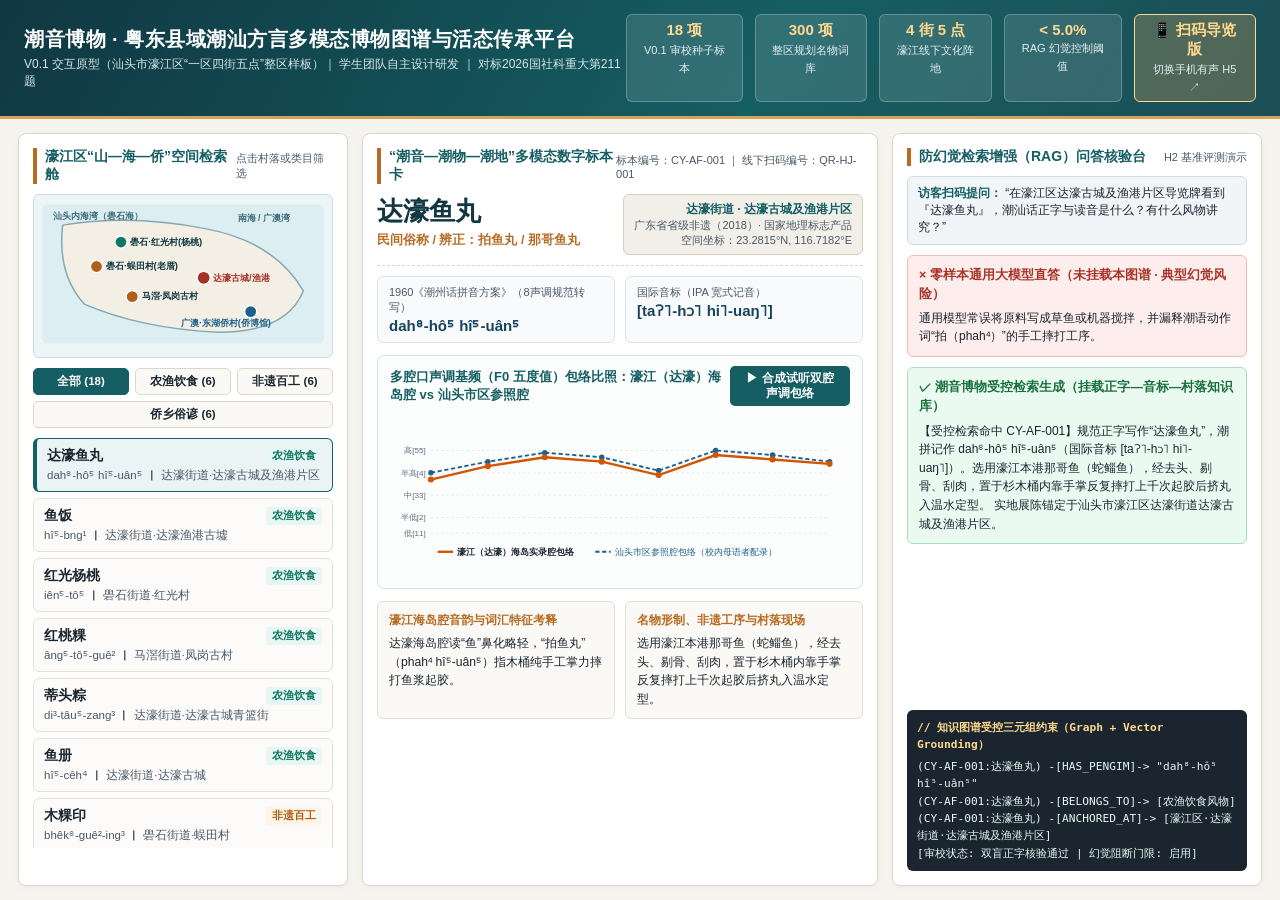
==== index.html @ e7580553 "Deploy Chaoyin-Bowu V0.1 PC & Mobile QR Cultural Guide + JSON-LD Schema v1.0" ====
<!DOCTYPE html>
<html lang="zh-CN">
<head>
  <meta charset="UTF-8" />
  <meta name="viewport" content="width=device-width, initial-scale=1.0" />
  <title>潮音博物 · 粤东县域潮汕方言多模态博物图谱平台（V0.1 汕头濠江样板）</title>
  <style>
    :root {
      --bg-paper: #f6f4ef;
      --card-bg: #ffffff;
      --ink-primary: #1a252f;
      --ink-secondary: #4a5968;
      --teal-deep: #155e63;
      --teal-mid: #1f7a8c;
      --ochre-accent: #b86b23;
      --crimson-warn: #a93226;
      --jade-ok: #196f3d;
      --border-soft: #dcd7cc;
    }
    * { box-sizing: border-box; margin: 0; padding: 0; }
    body {
      font-family: "Microsoft YaHei", "PingFang SC", "Noto Sans SC", sans-serif;
      background: var(--bg-paper);
      color: var(--ink-primary);
      min-height: 100vh;
      display: flex;
      flex-direction: column;
    }
    header {
      background: linear-gradient(120deg, #103742 0%, #155e63 60%, #1d4e56 100%);
      color: #fff;
      padding: 14px 24px;
      display: flex;
      justify-content: space-between;
      align-items: center;
      border-bottom: 3px solid #d4a359;
    }
    .brand-left h1 {
      font-size: 20px;
      letter-spacing: 0.5px;
      font-weight: 700;
    }
    .brand-left p {
      font-size: 12px;
      color: #d6e8ea;
      margin-top: 3px;
    }
    .kpi-strip {
      display: flex;
      gap: 12px;
    }
    .kpi-pill {
      background: rgba(255, 255, 255, 0.12);
      border: 1px solid rgba(255, 255, 255, 0.24);
      border-radius: 6px;
      padding: 6px 12px;
      text-align: center;
    }
    .kpi-pill .num {
      font-size: 15px;
      font-weight: 700;
      color: #ffd98e;
      display: block;
    }
    .kpi-pill .lbl {
      font-size: 11px;
      color: #e4f0f2;
    }
    main {
      display: grid;
      grid-template-columns: 330px 1fr 370px;
      gap: 14px;
      padding: 14px 18px;
      flex: 1;
    }
    .panel {
      background: var(--card-bg);
      border: 1px solid var(--border-soft);
      border-radius: 8px;
      padding: 14px;
      display: flex;
      flex-direction: column;
      box-shadow: 0 2px 6px rgba(26, 37, 47, 0.04);
    }
    .panel-title {
      font-size: 14px;
      font-weight: 700;
      color: var(--teal-deep);
      border-left: 4px solid var(--ochre-accent);
      padding-left: 8px;
      margin-bottom: 10px;
      display: flex;
      justify-content: space-between;
      align-items: center;
    }
    .panel-title span.sub {
      font-size: 11px;
      font-weight: 500;
      color: var(--ink-secondary);
    }
    .map-box {
      background: #edf5f6;
      border: 1px solid #c9dfe2;
      border-radius: 6px;
      padding: 8px;
      margin-bottom: 10px;
    }
    .cat-tabs {
      display: flex;
      gap: 6px;
      margin-bottom: 10px;
      flex-wrap: wrap;
    }
    .cat-btn {
      flex: 1;
      min-width: 72px;
      padding: 5px 6px;
      font-size: 11.5px;
      border: 1px solid var(--border-soft);
      background: #faf9f6;
      color: var(--ink-primary);
      border-radius: 5px;
      cursor: pointer;
      font-weight: 600;
    }
    .cat-btn.active {
      background: var(--teal-deep);
      color: #fff;
      border-color: var(--teal-deep);
    }
    .item-list {
      overflow-y: auto;
      max-height: 410px;
      display: flex;
      flex-direction: column;
      gap: 6px;
    }
    .item-row {
      padding: 8px 10px;
      border: 1px solid #e6e2d8;
      border-radius: 6px;
      cursor: pointer;
      background: #fcfbf9;
      transition: all 0.15s;
    }
    .item-row:hover { border-color: var(--teal-mid); }
    .item-row.active {
      background: #eaf4f5;
      border-color: var(--teal-deep);
      border-left: 4px solid var(--teal-deep);
    }
    .item-row .top {
      display: flex;
      justify-content: space-between;
      align-items: center;
      font-size: 13.5px;
      font-weight: 700;
    }
    .badge {
      font-size: 10.5px;
      padding: 2px 6px;
      border-radius: 4px;
      font-weight: 600;
    }
    .badge-af { background: #e8f6f3; color: #117864; }
    .badge-cr { background: #fef5e7; color: #af601a; }
    .badge-pr { background: #ebf5fb; color: #1f618d; }
    .item-row .meta {
      font-size: 11.5px;
      color: var(--ink-secondary);
      margin-top: 3px;
    }

    /* Center Specimen Card */
    .specimen-header {
      display: flex;
      justify-content: space-between;
      align-items: flex-start;
      border-bottom: 1px dashed var(--border-soft);
      padding-bottom: 10px;
      margin-bottom: 10px;
    }
    .specimen-word {
      font-size: 26px;
      font-weight: 800;
      color: #103742;
    }
    .specimen-alias {
      font-size: 12.5px;
      color: var(--ochre-accent);
      font-weight: 600;
      margin-top: 3px;
    }
    .qr-tag {
      background: #f2efe9;
      border: 1px solid #d5cfc2;
      border-radius: 6px;
      padding: 6px 10px;
      text-align: right;
      font-size: 11px;
      color: var(--ink-secondary);
    }
    .qr-tag strong {
      display: block;
      color: var(--teal-deep);
      font-size: 12px;
    }
    .phonetic-grid {
      display: grid;
      grid-template-columns: 1fr 1fr;
      gap: 10px;
      margin-bottom: 12px;
    }
    .phon-card {
      background: #f8fafb;
      border: 1px solid #dce6e9;
      border-radius: 6px;
      padding: 8px 11px;
    }
    .phon-card .k {
      font-size: 11px;
      color: var(--ink-secondary);
    }
    .phon-card .v {
      font-family: "Arial", "Segoe UI", sans-serif;
      font-size: 15px;
      font-weight: 700;
      color: #154360;
      margin-top: 2px;
    }
    .acoustic-box {
      background: #fcfdfd;
      border: 1px solid #d5e3e6;
      border-radius: 7px;
      padding: 10px 12px;
      margin-bottom: 12px;
    }
    .acoustic-head {
      display: flex;
      justify-content: space-between;
      align-items: center;
      margin-bottom: 6px;
    }
    .acoustic-head h3 {
      font-size: 13px;
      color: var(--teal-deep);
    }
    .play-btn {
      background: var(--teal-deep);
      color: #fff;
      border: none;
      border-radius: 5px;
      padding: 5px 11px;
      font-size: 11.5px;
      cursor: pointer;
      font-weight: 600;
    }
    .play-btn:hover { background: #0f464a; }
    .info-section {
      display: grid;
      grid-template-columns: 1fr 1fr;
      gap: 10px;
    }
    .info-card {
      background: #faf9f5;
      border: 1px solid #e5e0d5;
      border-radius: 6px;
      padding: 9px 11px;
      font-size: 12.2px;
      line-height: 1.55;
    }
    .info-card h4 {
      font-size: 12px;
      color: var(--ochre-accent);
      margin-bottom: 4px;
    }

    /* Right RAG Audit Column */
    .rag-query-box {
      background: #f1f5f7;
      border: 1px solid #cfdbe0;
      border-radius: 6px;
      padding: 8px 10px;
      font-size: 12px;
      margin-bottom: 10px;
    }
    .rag-query-box strong { color: var(--teal-deep); }
    .compare-card {
      border-radius: 6px;
      padding: 10px 11px;
      margin-bottom: 10px;
      font-size: 12px;
      line-height: 1.55;
    }
    .compare-bad {
      background: #fdedec;
      border: 1px solid #f5b7b1;
    }
    .compare-bad h4 {
      color: var(--crimson-warn);
      font-size: 12.5px;
      margin-bottom: 4px;
    }
    .compare-good {
      background: #eafaf1;
      border: 1px solid #a9dfbf;
    }
    .compare-good h4 {
      color: var(--jade-ok);
      font-size: 12.5px;
      margin-bottom: 5px;
    }
    .triple-box {
      background: #1a252f;
      color: #e8f8f5;
      font-family: "Consolas", "Microsoft YaHei", monospace;
      font-size: 11.2px;
      padding: 9px 10px;
      border-radius: 6px;
      line-height: 1.55;
      margin-top: auto;
    }
    .triple-box .t-head {
      color: #ffd98e;
      font-weight: 700;
      margin-bottom: 4px;
      display: block;
    }
  </style>
</head>
<body>
  <header>
    <div class="brand-left">
      <h1>潮音博物 · 粤东县域潮汕方言多模态博物图谱与活态传承平台</h1>
      <p>V0.1 交互原型（汕头市濠江区“一区四街五点”整区样板）｜ 学生团队自主设计研发 ｜ 对标2026国社科重大第211题</p>
    </div>
    <div class="kpi-strip">
      <div class="kpi-pill"><span class="num" id="kpi-seed">18 项</span><span class="lbl">V0.1 审校种子标本</span></div>
      <div class="kpi-pill"><span class="num">300 项</span><span class="lbl">整区规划名物词库</span></div>
      <div class="kpi-pill"><span class="num">4 街 5 点</span><span class="lbl">濠江线下文化阵地</span></div>
      <div class="kpi-pill"><span class="num">&lt; 5.0%</span><span class="lbl">RAG 幻觉控制阈值</span></div>
      <a href="mobile.html?id=CY-AF-001" style="text-decoration:none;">
        <div class="kpi-pill" style="background:rgba(212,163,89,0.28);border-color:#ffd98e;cursor:pointer;">
          <span class="num">📱 扫码导览版</span><span class="lbl">切换手机有声 H5 ↗</span>
        </div>
      </a>
    </div>
  </header>

  <main>
    <!-- Left Column: Spatial Map & Category Explorer -->
    <section class="panel">
      <div class="panel-title">
        濠江区“山—海—侨”空间检索舱
        <span class="sub">点击村落或类目筛选</span>
      </div>
      <div class="map-box">
        <svg id="haojiang-map" viewBox="0 0 300 148" width="100%" height="142">
          <rect x="0" y="0" width="300" height="148" rx="6" fill="#dceef2" />
          <!-- Stylized Haojiang Peninsula & Bay -->
          <path d="M22,22 Q95,10 175,26 Q248,40 278,92 Q260,136 188,136 Q105,132 45,106 Q16,74 22,22 Z"
                fill="#f4efe4" stroke="#85a8b0" stroke-width="1.6" />
          <text x="12" y="16" font-size="9.5" fill="#3b6978" font-weight="bold">汕头内海湾（礐石海）</text>
          <text x="208" y="18" font-size="9.5" fill="#3b6978" font-weight="bold">南海 / 广澳湾</text>

          <!-- 5 Anchor Nodes -->
          <g class="map-node" data-village="红光村" style="cursor:pointer">
            <circle cx="84" cy="40" r="6.5" fill="#117864" stroke="#fff" stroke-width="1.5"/>
            <text x="94" y="43" font-size="10" fill="#103742" font-weight="bold">礐石·红光村(杨桃)</text>
          </g>
          <g class="map-node" data-village="蜈田村" style="cursor:pointer">
            <circle cx="58" cy="66" r="6.5" fill="#af601a" stroke="#fff" stroke-width="1.5"/>
            <text x="68" y="69" font-size="10" fill="#103742" font-weight="bold">礐石·蜈田村(老厝)</text>
          </g>
          <g class="map-node" data-village="凤岗古村" style="cursor:pointer">
            <circle cx="96" cy="98" r="6.5" fill="#af601a" stroke="#fff" stroke-width="1.5"/>
            <text x="106" y="101" font-size="10" fill="#103742" font-weight="bold">马滘·凤岗古村</text>
          </g>
          <g class="map-node" data-village="达濠古城" style="cursor:pointer">
            <circle cx="172" cy="78" r="7" fill="#a93226" stroke="#fff" stroke-width="1.5"/>
            <text x="182" y="81" font-size="10" fill="#a93226" font-weight="bold">达濠古城/渔港</text>
          </g>
          <g class="map-node" data-village="东湖社区" style="cursor:pointer">
            <circle cx="222" cy="114" r="6.5" fill="#1f618d" stroke="#fff" stroke-width="1.5"/>
            <text x="148" y="129" font-size="10" fill="#1f618d" font-weight="bold">广澳·东湖侨村(侨博馆)</text>
          </g>
        </svg>
      </div>

      <div class="cat-tabs">
        <button class="cat-btn active" data-cat="ALL">全部 (18)</button>
        <button class="cat-btn" data-cat="农渔饮食风物">农渔饮食 (6)</button>
        <button class="cat-btn" data-cat="非遗百工器物">非遗百工 (6)</button>
        <button class="cat-btn" data-cat="侨乡俗谚歌谣">侨乡俗谚 (6)</button>
      </div>

      <div class="item-list" id="item-list"></div>
    </section>

    <!-- Center Column: Multimodal Specimen & Acoustic Pitch Contour -->
    <section class="panel">
      <div class="panel-title">
        “潮音—潮物—潮地”多模态数字标本卡
        <span class="sub" id="sp-id">标本编号：CY-AF-001</span>
      </div>

      <div class="specimen-header">
        <div>
          <div class="specimen-word" id="sp-word">达濠鱼丸</div>
          <div class="specimen-alias" id="sp-alias">民间俗称 / 辨正：拍鱼丸 / 那哥鱼丸</div>
        </div>
        <div class="qr-tag">
          <strong id="sp-site">达濠街道 · 达濠古城及渔港片区</strong>
          <span id="sp-heritage">广东省省级非遗（2018）· 国家地理标志产品</span><br/>
          <span id="sp-coords">线下风物牌坐标：23.2815°N, 116.7182°E</span>
        </div>
      </div>

      <div class="phonetic-grid">
        <div class="phon-card">
          <div class="k">1960《潮州话拼音方案》（8声调规范转写）</div>
          <div class="v" id="sp-pengim">dah⁸-hô⁵ hî⁵-uân⁵</div>
        </div>
        <div class="phon-card">
          <div class="k">国际音标（IPA 宽式记音）</div>
          <div class="v" id="sp-ipa">[taʔ˥-hɔ˥ hi˥-uaŋ˥]</div>
        </div>
      </div>

      <div class="acoustic-box">
        <div class="acoustic-head">
          <h3>多腔口声调基频（F0 五度值）包络比照：濠江（达濠）海岛腔 vs 汕头市区参照腔</h3>
          <button class="play-btn" id="btn-play">▶ 合成试听双腔声调包络</button>
        </div>
        <svg id="f0-svg" viewBox="0 0 540 162" width="100%" height="162"></svg>
      </div>

      <div class="info-section">
        <div class="info-card">
          <h4>濠江海岛腔音韵与词汇特征考释</h4>
          <p id="sp-accent"></p>
        </div>
        <div class="info-card">
          <h4>名物形制、非遗工序与村落现场</h4>
          <p id="sp-desc"></p>
        </div>
      </div>
    </section>

    <!-- Right Column: RAG Hallucination Suppression Verifier -->
    <section class="panel">
      <div class="panel-title">
        防幻觉检索增强（RAG）问答核验台
        <span class="sub">H2 基准评测演示</span>
      </div>

      <div class="rag-query-box">
        <strong>访客扫码提问：</strong>
        <span id="rag-q">“在濠江古村导览牌看到『达濠鱼丸』，潮汕话怎么读？里面的民俗技艺讲究是什么？”</span>
      </div>

      <div class="compare-card compare-bad">
        <h4>× 零样本通用大模型直答（未挂载本图谱 · 典型幻觉风险）</h4>
        <p id="rag-bad"></p>
      </div>

      <div class="compare-card compare-good">
        <h4>✓ 潮音博物受控检索生成（挂载正字—音标—村落知识库）</h4>
        <p id="rag-good"></p>
      </div>

      <div class="triple-box" id="triple-view"></div>
    </section>
  </main>

  <script src="./seed_data.js"></script>
  <script>
    (function () {
      const data = window.CHAOYIN_DATA || { seedItems: [] };
      const items = data.seedItems;
      let currentCat = "ALL";
      let currentVillage = null;
      let selectedItem = items[0];

      const listEl = document.getElementById("item-list");
      document.getElementById("kpi-seed").textContent = items.length + " 项";

      function badgeClass(cat) {
        if (cat.includes("农渔")) return "badge badge-af";
        if (cat.includes("百工")) return "badge badge-cr";
        return "badge badge-pr";
      }

      function renderList() {
        listEl.innerHTML = "";
        const filtered = items.filter((it) => {
          const catOk = currentCat === "ALL" || it.category === currentCat;
          const vilOk = !currentVillage || it.site_village.includes(currentVillage);
          return catOk && vilOk;
        });
        filtered.forEach((it) => {
          const div = document.createElement("div");
          div.className = "item-row" + (selectedItem && selectedItem.id === it.id ? " active" : "");
          div.innerHTML = `
            <div class="top">
              <span>${it.orthography}</span>
              <span class="${badgeClass(it.category)}">${it.category.slice(0, 4)}</span>
            </div>
            <div class="meta">${it.pengim_shantou} ｜ ${it.site_street}·${it.site_village.split("（")[0]}</div>
          `;
          div.onclick = () => {
            selectedItem = it;
            renderList();
            renderDetail(it);
          };
          listEl.appendChild(div);
        });
      }

      function renderF0Chart(it) {
        const svg = document.getElementById("f0-svg");
        const hj = it.f0_contour_haojiang;
        const st = it.f0_contour_shantou;
        const w = 540, h = 162, padL = 48, padR = 24, padT = 18, padB = 26;
        const plotW = w - padL - padR;
        const plotH = h - padT - padB;

        const yMap = (val) => padT + plotH - ((val - 15) / 45) * plotH;
        const xMap = (idx, n) => padL + (idx / Math.max(1, n - 1)) * plotW;

        let gridHtml = "";
        const levels = [
          { v: 55, lbl: "高[55]" },
          { v: 45, lbl: "半高[4]" },
          { v: 35, lbl: "中[33]" },
          { v: 25, lbl: "半低[2]" },
          { v: 18, lbl: "低[11]" }
        ];
        levels.forEach((lv) => {
          const y = yMap(lv.v);
          gridHtml += `<line x1="${padL}" y1="${y}" x2="${w - padR}" y2="${y}" stroke="#e3ecee" stroke-dasharray="3,3"/>`;
          gridHtml += `<text x="${padL - 6}" y="${y + 3.5}" text-anchor="end" font-size="9.5" fill="#5d6d7e">${lv.lbl}</text>`;
        });

        const buildPath = (arr) =>
          arr.map((v, i) => `${i === 0 ? "M" : "L"}${xMap(i, arr.length).toFixed(1)},${yMap(v).toFixed(1)}`).join(" ");

        const hjDots = hj.map((v, i) => `<circle cx="${xMap(i, hj.length).toFixed(1)}" cy="${yMap(v).toFixed(1)}" r="3.6" fill="#d35400"/>`).join("");
        const stDots = st.map((v, i) => `<circle cx="${xMap(i, st.length).toFixed(1)}" cy="${yMap(v).toFixed(1)}" r="3.2" fill="#1f618d"/>`).join("");

        svg.innerHTML = `
          ${gridHtml}
          <path d="${buildPath(st)}" fill="none" stroke="#1f618d" stroke-width="2.2" stroke-dasharray="5,3"/>
          <path d="${buildPath(hj)}" fill="none" stroke="#d35400" stroke-width="2.8"/>
          ${stDots}
          ${hjDots}
          <g transform="translate(${padL + 8}, ${h - 8})">
            <line x1="0" y1="-4" x2="18" y2="-4" stroke="#d35400" stroke-width="2.8"/>
            <text x="23" y="0" font-size="10.2" fill="#1a252f" font-weight="bold">濠江（达濠）海岛实录腔包络</text>
            <line x1="185" y1="-4" x2="203" y2="-4" stroke="#1f618d" stroke-width="2.2" stroke-dasharray="5,3"/>
            <text x="208" y="0" font-size="10.2" fill="#1f618d">汕头市区参照腔包络（校内母语者配录）</text>
          </g>
        `;
      }

      function renderDetail(it) {
        document.getElementById("sp-id").textContent = `标本编号：${it.id} ｜ 线下扫码编号：QR-HJ-${it.id.slice(-3)}`;
        document.getElementById("sp-word").textContent = it.orthography;
        document.getElementById("sp-alias").textContent = `民间俗称 / 辨正：${it.folk_alias}`;
        document.getElementById("sp-site").textContent = `${it.site_street} · ${it.site_village}`;
        document.getElementById("sp-heritage").textContent = it.heritage_tag;
        document.getElementById("sp-coords").textContent = `空间坐标：${it.lat.toFixed(4)}°N, ${it.lng.toFixed(4)}°E`;
        document.getElementById("sp-pengim").textContent = it.pengim_shantou;
        document.getElementById("sp-ipa").textContent = it.ipa_shantou;
        document.getElementById("sp-accent").textContent = it.haojiang_accent_note;
        document.getElementById("sp-desc").textContent = it.artifact_desc;

        document.getElementById("rag-q").textContent =
          `“在濠江区${it.site_village.split("（")[0]}导览牌看到『${it.orthography}』，潮汕话正字与读音是什么？有什么风物讲究？”`;
        document.getElementById("rag-bad").textContent = it.llm_hallucination_trap;
        document.getElementById("rag-good").textContent =
          `【受控检索命中 ${it.id}】规范正字写作“${it.orthography}”，潮拼记作 ${it.pengim_shantou}（国际音标 ${it.ipa_shantou}）。${it.artifact_desc} 实地展陈锚定于汕头市濠江区${it.site_street}${it.site_village}。`;

        document.getElementById("triple-view").innerHTML = `
          <span class="t-head">// 知识图谱受控三元组约束（Graph + Vector Grounding）</span>
          (${it.id}:${it.orthography}) -[HAS_PENGIM]-&gt; "${it.pengim_shantou}"<br/>
          (${it.id}:${it.orthography}) -[BELONGS_TO]-&gt; [${it.category}]<br/>
          (${it.id}:${it.orthography}) -[ANCHORED_AT]-&gt; [濠江区·${it.site_street}·${it.site_village}]<br/>
          [审校状态: 双盲正字核验通过 | 幻觉阻断门限: 启用]
        `;
        renderF0Chart(it);
      }

      document.querySelectorAll(".cat-btn").forEach((btn) => {
        btn.onclick = () => {
          currentVillage = null;
          currentCat = btn.dataset.cat;
          document.querySelectorAll(".cat-btn").forEach((b) => b.classList.remove("active"));
          btn.classList.add("active");
          const match = items.find((x) => currentCat === "ALL" || x.category === currentCat);
          if (match) selectedItem = match;
          renderList();
          renderDetail(selectedItem);
        };
      });

      document.querySelectorAll(".map-node").forEach((node) => {
        node.onclick = () => {
          currentVillage = node.dataset.village;
          currentCat = "ALL";
          document.querySelectorAll(".cat-btn").forEach((b) => b.classList.remove("active"));
          document.querySelector('.cat-btn[data-cat="ALL"]').classList.add("active");
          const match = items.find((x) => x.site_village.includes(currentVillage));
          if (match) selectedItem = match;
          renderList();
          renderDetail(selectedItem);
        };
      });

      document.getElementById("btn-play").onclick = () => {
        if (!selectedItem) return;
        const AudioCtx = window.AudioContext || window.webkitAudioContext;
        if (!AudioCtx) return;
        const ctx = new AudioCtx();
        const seq = selectedItem.f0_contour_haojiang;
        const now = ctx.currentTime;
        const osc = ctx.createOscillator();
        const gain = ctx.createGain();
        osc.type = "triangle";
        seq.forEach((v, i) => {
          const hz = 120 + (v - 15) * 3.4;
          osc.frequency.setValueAtTime(hz, now + i * 0.14);
        });
        gain.gain.setValueAtTime(0.18, now);
        gain.gain.exponentialRampToValueAtTime(0.001, now + seq.length * 0.14 + 0.08);
        osc.connect(gain);
        gain.connect(ctx.destination);
        osc.start(now);
        osc.stop(now + seq.length * 0.14 + 0.1);
      };

      renderList();
      if (selectedItem) renderDetail(selectedItem);
    })();
  </script>
</body>
</html>
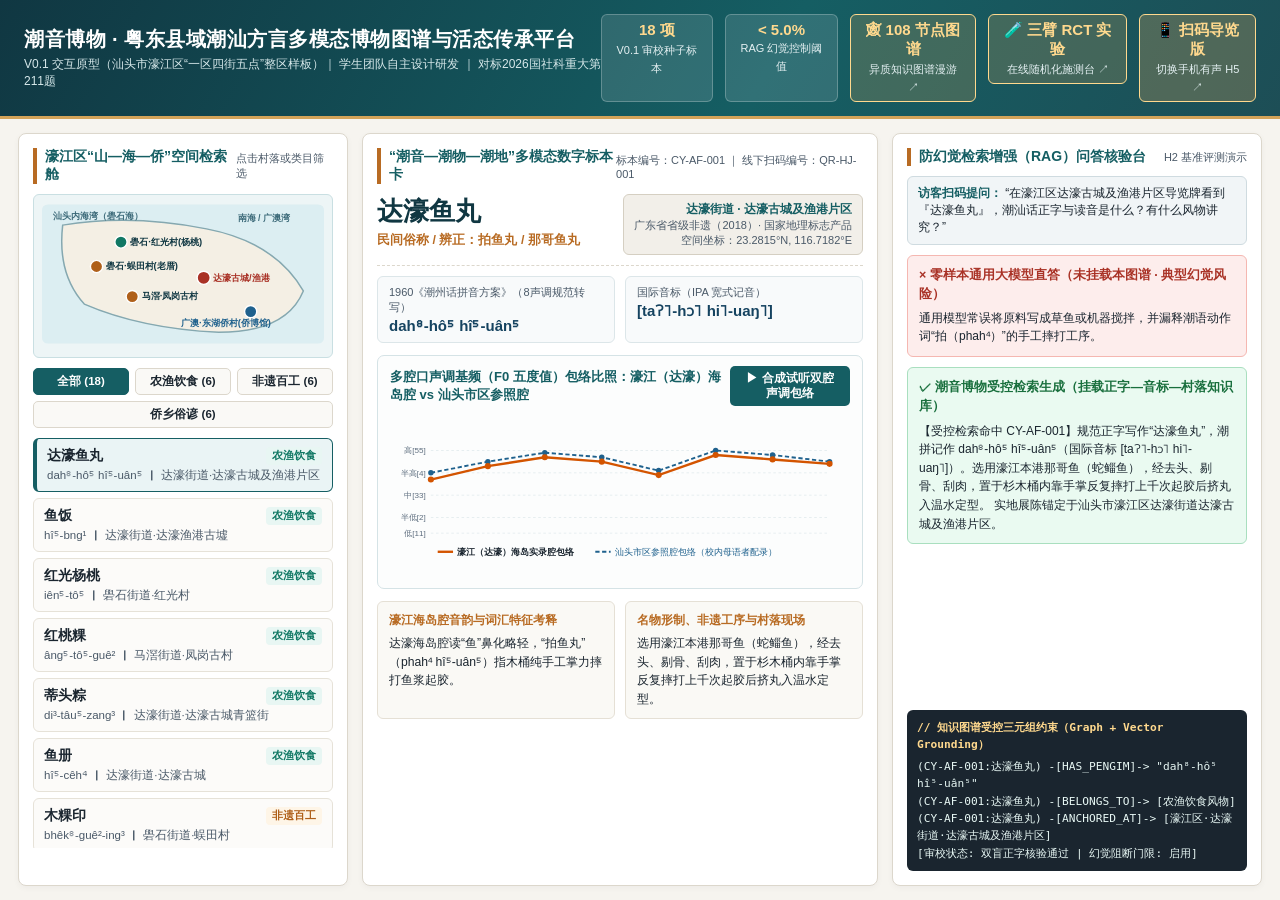
==== commit 6f3b7e2f: "feat(v0.1): add interactive Knowledge Graph explorer (108 nodes/210 triples) and 3-Arm Field RCT run" ====
--- a/index.html
+++ b/index.html
@@ -336,9 +336,17 @@
     </div>
     <div class="kpi-strip">
       <div class="kpi-pill"><span class="num" id="kpi-seed">18 项</span><span class="lbl">V0.1 审校种子标本</span></div>
-      <div class="kpi-pill"><span class="num">300 项</span><span class="lbl">整区规划名物词库</span></div>
-      <div class="kpi-pill"><span class="num">4 街 5 点</span><span class="lbl">濠江线下文化阵地</span></div>
       <div class="kpi-pill"><span class="num">&lt; 5.0%</span><span class="lbl">RAG 幻觉控制阈值</span></div>
+      <a href="graph.html" style="text-decoration:none;">
+        <div class="kpi-pill" style="background:rgba(212,163,89,0.22);border-color:#ffd98e;cursor:pointer;">
+          <span class="num">🕸 108 节点图谱</span><span class="lbl">异质知识图谱漫游 ↗</span>
+        </div>
+      </a>
+      <a href="experiment.html" style="text-decoration:none;">
+        <div class="kpi-pill" style="background:rgba(212,163,89,0.22);border-color:#ffd98e;cursor:pointer;">
+          <span class="num">🧪 三臂 RCT 实验</span><span class="lbl">在线随机化施测台 ↗</span>
+        </div>
+      </a>
       <a href="mobile.html?id=CY-AF-001" style="text-decoration:none;">
         <div class="kpi-pill" style="background:rgba(212,163,89,0.28);border-color:#ffd98e;cursor:pointer;">
           <span class="num">📱 扫码导览版</span><span class="lbl">切换手机有声 H5 ↗</span>
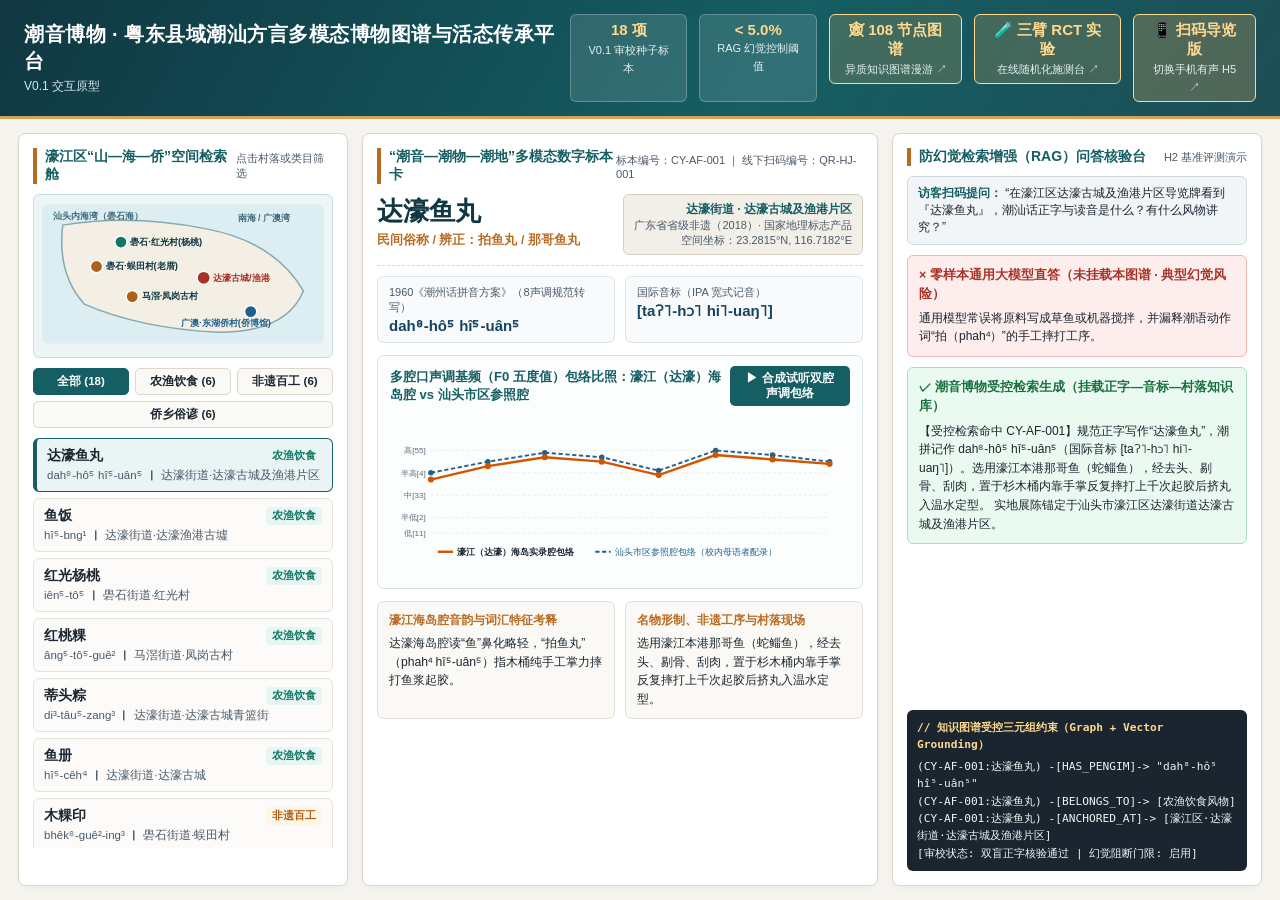
==== commit d4ae63e6: "style(ui): simplify header subtitle to V0.1 交互原型" ====
--- a/index.html
+++ b/index.html
@@ -332,7 +332,7 @@
   <header>
     <div class="brand-left">
       <h1>潮音博物 · 粤东县域潮汕方言多模态博物图谱与活态传承平台</h1>
-      <p>V0.1 交互原型（汕头市濠江区“一区四街五点”整区样板）｜ 学生团队自主设计研发 ｜ 对标2026国社科重大第211题</p>
+      <p>V0.1 交互原型</p>
     </div>
     <div class="kpi-strip">
       <div class="kpi-pill"><span class="num" id="kpi-seed">18 项</span><span class="lbl">V0.1 审校种子标本</span></div>
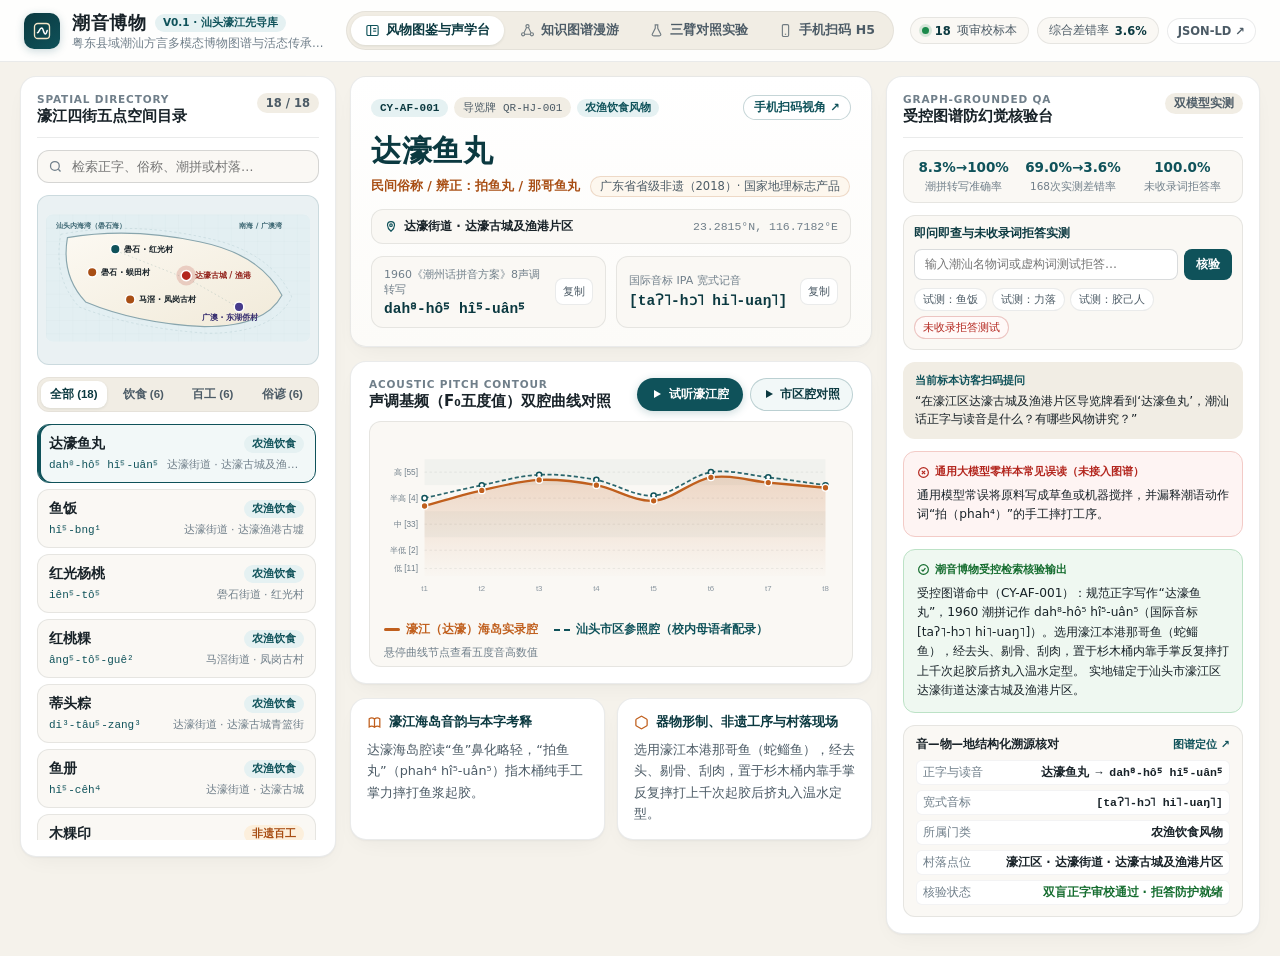
==== commit b40b0f8d: "feat(ui): redesign frontend with Material Design 3 editorial heritage system and smooth F0 synthesis" ====
--- a/index.html
+++ b/index.html
@@ -4,653 +4,1482 @@
   <meta charset="UTF-8" />
   <meta name="viewport" content="width=device-width, initial-scale=1.0" />
   <title>潮音博物 · 粤东县域潮汕方言多模态博物图谱平台（V0.1 汕头濠江样板）</title>
+  <link rel="stylesheet" href="./theme.css" />
   <style>
-    :root {
-      --bg-paper: #f6f4ef;
-      --card-bg: #ffffff;
-      --ink-primary: #1a252f;
-      --ink-secondary: #4a5968;
-      --teal-deep: #155e63;
-      --teal-mid: #1f7a8c;
-      --ochre-accent: #b86b23;
-      --crimson-warn: #a93226;
-      --jade-ok: #196f3d;
-      --border-soft: #dcd7cc;
-    }
-    * { box-sizing: border-box; margin: 0; padding: 0; }
     body {
-      font-family: "Microsoft YaHei", "PingFang SC", "Noto Sans SC", sans-serif;
-      background: var(--bg-paper);
+      min-height: 100vh;
+      display: flex;
+      flex-direction: column;
+    }
+
+    main.workbench {
+      width: 100%;
+      max-width: 1460px;
+      margin: 0 auto;
+      padding: 14px 20px 22px;
+      display: grid;
+      grid-template-columns: 316px minmax(480px, 1fr) 374px;
+      gap: 14px;
+      align-items: start;
+      flex: 1;
+    }
+
+    .panel-pad {
+      padding: 16px;
+      display: flex;
+      flex-direction: column;
+      gap: 12px;
+    }
+
+    /* Left Column: Search + Cartography + List */
+    .search-wrap {
+      position: relative;
+      display: flex;
+      align-items: center;
+    }
+    .search-wrap svg {
+      position: absolute;
+      left: 11px;
+      width: 15px;
+      height: 15px;
+      color: var(--ink-muted);
+      pointer-events: none;
+    }
+    .search-field {
+      width: 100%;
+      padding: 8px 30px 8px 34px;
+      border-radius: var(--r-md);
+      border: 1px solid var(--border-strong);
+      background: var(--surface-subtle);
       color: var(--ink-primary);
-      min-height: 100vh;
-      display: flex;
-      flex-direction: column;
-    }
-    header {
-      background: linear-gradient(120deg, #103742 0%, #155e63 60%, #1d4e56 100%);
-      color: #fff;
-      padding: 14px 24px;
-      display: flex;
+      font-size: 12.5px;
+      font-family: inherit;
+      outline: none;
+      transition: border-color 0.15s, background 0.15s, box-shadow 0.15s;
+    }
+    .search-field:focus {
+      background: #ffffff;
+      border-color: var(--celadon-700);
+      box-shadow: 0 0 0 3px rgba(15, 82, 90, 0.10);
+    }
+    .search-clear {
+      position: absolute;
+      right: 8px;
+      border: none;
+      background: transparent;
+      color: var(--ink-muted);
+      cursor: pointer;
+      font-size: 14px;
+      line-height: 1;
+      padding: 2px 5px;
+      display: none;
+    }
+
+    .cat-segmented {
+      display: grid;
+      grid-template-columns: repeat(4, 1fr);
+      gap: 4px;
+      background: var(--surface-sand);
+      padding: 3px;
+      border-radius: var(--r-md);
+      border: 1px solid rgba(24, 34, 40, 0.05);
+    }
+    .cat-btn {
+      border: none;
+      background: transparent;
+      color: var(--ink-secondary);
+      padding: 6px 4px;
+      border-radius: 9px;
+      font-size: 11.5px;
+      font-weight: 600;
+      cursor: pointer;
+      white-space: nowrap;
+      transition: background 0.15s, color 0.15s, box-shadow 0.15s;
+    }
+    .cat-btn:hover {
+      color: var(--ink-primary);
+    }
+    .cat-btn.active {
+      background: #ffffff;
+      color: var(--celadon-900);
+      box-shadow: 0 1px 3px rgba(15, 38, 44, 0.10);
+    }
+
+    .map-card {
+      background: #eaf1f3;
+      border: 1px solid rgba(15, 82, 90, 0.14);
+      border-radius: var(--r-md);
+      padding: 8px;
+      position: relative;
+      overflow: hidden;
+    }
+    .map-node {
+      cursor: pointer;
+      transition: transform 0.15s ease;
+    }
+    .map-node circle.pin-core {
+      transition: r 0.15s ease;
+    }
+    .map-node:hover circle.pin-core {
+      r: 7.5;
+    }
+    .map-node .pin-halo {
+      opacity: 0;
+      transition: opacity 0.2s ease;
+    }
+    .map-node.selected .pin-halo {
+      opacity: 1;
+    }
+
+    .village-filter-bar {
+      display: none;
+      align-items: center;
       justify-content: space-between;
-      align-items: center;
-      border-bottom: 3px solid #d4a359;
-    }
-    .brand-left h1 {
-      font-size: 20px;
-      letter-spacing: 0.5px;
-      font-weight: 700;
-    }
-    .brand-left p {
-      font-size: 12px;
-      color: #d6e8ea;
-      margin-top: 3px;
-    }
-    .kpi-strip {
-      display: flex;
-      gap: 12px;
-    }
-    .kpi-pill {
-      background: rgba(255, 255, 255, 0.12);
-      border: 1px solid rgba(255, 255, 255, 0.24);
-      border-radius: 6px;
-      padding: 6px 12px;
-      text-align: center;
-    }
-    .kpi-pill .num {
-      font-size: 15px;
-      font-weight: 700;
-      color: #ffd98e;
-      display: block;
-    }
-    .kpi-pill .lbl {
+      gap: 6px;
+      margin-top: 6px;
+      padding: 5px 9px;
+      background: rgba(255, 255, 255, 0.85);
+      border-radius: var(--r-sm);
+      font-size: 11.5px;
+      color: var(--celadon-900);
+      font-weight: 600;
+    }
+    .village-filter-bar.show {
+      display: flex;
+    }
+    .reset-vil-btn {
+      border: none;
+      background: var(--celadon-100);
+      color: var(--celadon-700);
       font-size: 11px;
-      color: #e4f0f2;
-    }
-    main {
-      display: grid;
-      grid-template-columns: 330px 1fr 370px;
-      gap: 14px;
-      padding: 14px 18px;
-      flex: 1;
-    }
-    .panel {
-      background: var(--card-bg);
-      border: 1px solid var(--border-soft);
-      border-radius: 8px;
-      padding: 14px;
-      display: flex;
-      flex-direction: column;
-      box-shadow: 0 2px 6px rgba(26, 37, 47, 0.04);
-    }
-    .panel-title {
-      font-size: 14px;
-      font-weight: 700;
-      color: var(--teal-deep);
-      border-left: 4px solid var(--ochre-accent);
-      padding-left: 8px;
-      margin-bottom: 10px;
-      display: flex;
-      justify-content: space-between;
-      align-items: center;
-    }
-    .panel-title span.sub {
-      font-size: 11px;
-      font-weight: 500;
-      color: var(--ink-secondary);
-    }
-    .map-box {
-      background: #edf5f6;
-      border: 1px solid #c9dfe2;
-      border-radius: 6px;
-      padding: 8px;
-      margin-bottom: 10px;
-    }
-    .cat-tabs {
-      display: flex;
-      gap: 6px;
-      margin-bottom: 10px;
-      flex-wrap: wrap;
-    }
-    .cat-btn {
-      flex: 1;
-      min-width: 72px;
-      padding: 5px 6px;
-      font-size: 11.5px;
-      border: 1px solid var(--border-soft);
-      background: #faf9f6;
-      color: var(--ink-primary);
-      border-radius: 5px;
+      font-weight: 600;
+      padding: 2px 8px;
+      border-radius: var(--r-pill);
       cursor: pointer;
-      font-weight: 600;
-    }
-    .cat-btn.active {
-      background: var(--teal-deep);
-      color: #fff;
-      border-color: var(--teal-deep);
-    }
+    }
+
     .item-list {
-      overflow-y: auto;
-      max-height: 410px;
       display: flex;
       flex-direction: column;
       gap: 6px;
+      max-height: 416px;
+      overflow-y: auto;
+      padding-right: 3px;
     }
     .item-row {
-      padding: 8px 10px;
-      border: 1px solid #e6e2d8;
-      border-radius: 6px;
+      padding: 10px 11px;
+      border-radius: var(--r-md);
+      border: 1px solid var(--border-hairline);
+      background: var(--surface-subtle);
       cursor: pointer;
-      background: #fcfbf9;
-      transition: all 0.15s;
-    }
-    .item-row:hover { border-color: var(--teal-mid); }
+      transition: border-color 0.15s, background 0.15s, transform 0.12s;
+    }
+    .item-row:hover {
+      background: #ffffff;
+      border-color: rgba(15, 82, 90, 0.28);
+    }
     .item-row.active {
-      background: #eaf4f5;
-      border-color: var(--teal-deep);
-      border-left: 4px solid var(--teal-deep);
-    }
-    .item-row .top {
+      background: var(--celadon-50);
+      border-color: var(--celadon-700);
+      box-shadow: inset 3px 0 0 var(--celadon-700);
+    }
+    .item-row-top {
       display: flex;
       justify-content: space-between;
       align-items: center;
+      gap: 8px;
+    }
+    .item-row-title {
       font-size: 13.5px;
       font-weight: 700;
-    }
-    .badge {
-      font-size: 10.5px;
-      padding: 2px 6px;
-      border-radius: 4px;
+      color: var(--ink-primary);
+      white-space: nowrap;
+      overflow: hidden;
+      text-overflow: ellipsis;
+    }
+    .item-row-meta {
+      display: flex;
+      justify-content: space-between;
+      align-items: center;
+      gap: 8px;
+      margin-top: 4px;
+      font-size: 11px;
+      color: var(--ink-muted);
+    }
+    .item-row-pengim {
+      font-family: var(--font-mono);
+      color: var(--celadon-700);
+      white-space: nowrap;
+      flex-shrink: 0;
+    }
+    .item-row-site {
+      white-space: nowrap;
+      overflow: hidden;
+      text-overflow: ellipsis;
+      text-align: right;
+    }
+
+    /* Center Column: Editorial Specimen Showcase */
+    .specimen-hero {
+      background: linear-gradient(180deg, #ffffff 0%, #fcfbf8 100%);
+      border: 1px solid var(--border-hairline);
+      border-radius: var(--r-lg);
+      padding: 18px 20px;
+      box-shadow: var(--shadow-card);
+    }
+
+    .specimen-top-meta {
+      display: flex;
+      flex-wrap: wrap;
+      justify-content: space-between;
+      align-items: center;
+      gap: 8px;
+      margin-bottom: 12px;
+    }
+    .id-cluster {
+      display: flex;
+      flex-wrap: wrap;
+      align-items: center;
+      gap: 6px;
+    }
+    .mono-badge {
+      font-family: var(--font-mono);
+      font-size: 11px;
+      font-weight: 700;
+      color: var(--celadon-900);
+      background: var(--celadon-100);
+      padding: 3px 9px;
+      border-radius: var(--r-pill);
+    }
+    .qr-badge {
+      font-family: var(--font-mono);
+      font-size: 11px;
+      color: var(--ink-secondary);
+      background: var(--surface-sand);
+      padding: 3px 9px;
+      border-radius: var(--r-pill);
+    }
+    .quick-link-btn {
+      display: inline-flex;
+      align-items: center;
+      gap: 5px;
+      text-decoration: none;
+      font-size: 11.5px;
       font-weight: 600;
-    }
-    .badge-af { background: #e8f6f3; color: #117864; }
-    .badge-cr { background: #fef5e7; color: #af601a; }
-    .badge-pr { background: #ebf5fb; color: #1f618d; }
-    .item-row .meta {
+      color: var(--celadon-700);
+      background: #ffffff;
+      border: 1px solid rgba(15, 82, 90, 0.24);
+      padding: 4px 10px;
+      border-radius: var(--r-pill);
+      transition: all 0.15s;
+    }
+    .quick-link-btn:hover {
+      background: var(--celadon-700);
+      color: #ffffff;
+    }
+
+    .specimen-word {
+      font-family: var(--font-serif);
+      font-size: 30px;
+      font-weight: 700;
+      color: var(--celadon-900);
+      line-height: 1.25;
+      letter-spacing: 0.02em;
+    }
+    .specimen-sub-row {
+      display: flex;
+      flex-wrap: wrap;
+      align-items: center;
+      gap: 10px;
+      margin-top: 6px;
+    }
+    .specimen-alias {
+      font-size: 12.5px;
+      font-weight: 600;
+      color: var(--amber-700);
+    }
+    .heritage-pill {
       font-size: 11.5px;
       color: var(--ink-secondary);
-      margin-top: 3px;
-    }
-
-    /* Center Specimen Card */
-    .specimen-header {
-      display: flex;
+      background: var(--amber-50);
+      border: 1px solid rgba(168, 78, 20, 0.18);
+      padding: 2px 9px;
+      border-radius: var(--r-pill);
+    }
+
+    .geo-strip {
+      display: flex;
+      flex-wrap: wrap;
+      align-items: center;
       justify-content: space-between;
-      align-items: flex-start;
-      border-bottom: 1px dashed var(--border-soft);
-      padding-bottom: 10px;
-      margin-bottom: 10px;
-    }
-    .specimen-word {
-      font-size: 26px;
-      font-weight: 800;
-      color: #103742;
-    }
-    .specimen-alias {
-      font-size: 12.5px;
-      color: var(--ochre-accent);
+      gap: 8px;
+      margin-top: 12px;
+      padding: 8px 12px;
+      background: var(--surface-subtle);
+      border: 1px solid var(--border-hairline);
+      border-radius: var(--r-md);
+      font-size: 12px;
+      color: var(--ink-secondary);
+    }
+    .geo-left {
+      display: flex;
+      align-items: center;
+      gap: 6px;
       font-weight: 600;
-      margin-top: 3px;
-    }
-    .qr-tag {
-      background: #f2efe9;
-      border: 1px solid #d5cfc2;
-      border-radius: 6px;
-      padding: 6px 10px;
-      text-align: right;
-      font-size: 11px;
-      color: var(--ink-secondary);
-    }
-    .qr-tag strong {
-      display: block;
-      color: var(--teal-deep);
-      font-size: 12px;
-    }
+      color: var(--ink-primary);
+    }
+    .geo-coords {
+      font-family: var(--font-mono);
+      font-size: 11.5px;
+      color: var(--ink-muted);
+    }
+
+    /* Phonetics Grid */
     .phonetic-grid {
       display: grid;
       grid-template-columns: 1fr 1fr;
       gap: 10px;
-      margin-bottom: 12px;
+      margin-top: 12px;
     }
     .phon-card {
-      background: #f8fafb;
-      border: 1px solid #dce6e9;
-      border-radius: 6px;
-      padding: 8px 11px;
-    }
-    .phon-card .k {
+      background: var(--surface-subtle);
+      border: 1px solid var(--border-hairline);
+      border-radius: var(--r-md);
+      padding: 10px 12px;
+      display: flex;
+      justify-content: space-between;
+      align-items: center;
+      gap: 8px;
+    }
+    .phon-k {
       font-size: 11px;
+      color: var(--ink-muted);
+      margin-bottom: 3px;
+    }
+    .phon-v {
+      font-family: var(--font-mono);
+      font-size: 14.5px;
+      font-weight: 700;
+      color: var(--celadon-900);
+      word-break: break-word;
+    }
+    .copy-icon-btn {
+      border: 1px solid var(--border-hairline);
+      background: #ffffff;
       color: var(--ink-secondary);
-    }
-    .phon-card .v {
-      font-family: "Arial", "Segoe UI", sans-serif;
-      font-size: 15px;
-      font-weight: 700;
-      color: #154360;
-      margin-top: 2px;
-    }
-    .acoustic-box {
-      background: #fcfdfd;
-      border: 1px solid #d5e3e6;
-      border-radius: 7px;
-      padding: 10px 12px;
-      margin-bottom: 12px;
+      border-radius: var(--r-sm);
+      padding: 5px 7px;
+      font-size: 11px;
+      cursor: pointer;
+      flex-shrink: 0;
+      transition: all 0.15s;
+    }
+    .copy-icon-btn:hover {
+      border-color: var(--celadon-700);
+      color: var(--celadon-700);
+    }
+
+    /* Acoustic F0 Box */
+    .acoustic-panel {
+      padding: 16px 18px;
     }
     .acoustic-head {
       display: flex;
+      flex-wrap: wrap;
       justify-content: space-between;
       align-items: center;
-      margin-bottom: 6px;
-    }
-    .acoustic-head h3 {
-      font-size: 13px;
-      color: var(--teal-deep);
-    }
-    .play-btn {
-      background: var(--teal-deep);
-      color: #fff;
+      gap: 10px;
+      margin-bottom: 10px;
+    }
+    .play-group {
+      display: flex;
+      gap: 7px;
+      flex-wrap: wrap;
+    }
+    .btn-play-primary {
+      display: inline-flex;
+      align-items: center;
+      gap: 6px;
       border: none;
-      border-radius: 5px;
-      padding: 5px 11px;
+      background: var(--celadon-700);
+      color: #ffffff;
+      padding: 7px 14px;
+      border-radius: var(--r-pill);
+      font-size: 12px;
+      font-weight: 600;
+      cursor: pointer;
+      box-shadow: 0 2px 8px rgba(15, 82, 90, 0.22);
+      transition: background 0.15s, transform 0.1s;
+    }
+    .btn-play-primary:hover {
+      background: var(--celadon-900);
+    }
+    .btn-play-primary:active {
+      transform: scale(0.98);
+    }
+    .btn-play-secondary {
+      display: inline-flex;
+      align-items: center;
+      gap: 5px;
+      border: 1px solid rgba(15, 82, 90, 0.24);
+      background: var(--celadon-50);
+      color: var(--celadon-900);
+      padding: 7px 12px;
+      border-radius: var(--r-pill);
+      font-size: 12px;
+      font-weight: 600;
+      cursor: pointer;
+      transition: all 0.15s;
+    }
+    .btn-play-secondary:hover {
+      background: var(--celadon-100);
+    }
+
+    .chart-shell {
+      position: relative;
+      background: var(--surface-subtle);
+      border: 1px solid var(--border-hairline);
+      border-radius: var(--r-md);
+      padding: 8px 10px 6px;
+    }
+    .chart-tooltip {
+      position: absolute;
+      top: 10px;
+      right: 12px;
+      background: rgba(24, 34, 40, 0.90);
+      color: #ffffff;
+      font-size: 11px;
+      padding: 4px 10px;
+      border-radius: var(--r-pill);
+      pointer-events: none;
+      opacity: 0;
+      transition: opacity 0.12s;
+      font-variant-numeric: tabular-nums;
+    }
+    .chart-tooltip.show {
+      opacity: 1;
+    }
+    .chart-legend {
+      display: flex;
+      justify-content: space-between;
+      align-items: center;
+      flex-wrap: wrap;
+      gap: 8px;
+      margin-top: 6px;
+      padding: 0 4px;
       font-size: 11.5px;
-      cursor: pointer;
+      color: var(--ink-secondary);
+    }
+    .legend-items {
+      display: flex;
+      align-items: center;
+      gap: 16px;
+    }
+    .leg-dot {
+      display: inline-flex;
+      align-items: center;
+      gap: 6px;
       font-weight: 600;
     }
-    .play-btn:hover { background: #0f464a; }
-    .info-section {
+
+    /* Field Notes 2-col */
+    .notes-grid {
       display: grid;
       grid-template-columns: 1fr 1fr;
-      gap: 10px;
-    }
-    .info-card {
-      background: #faf9f5;
-      border: 1px solid #e5e0d5;
-      border-radius: 6px;
+      gap: 12px;
+    }
+    .note-card {
+      padding: 14px 16px;
+    }
+    .note-head {
+      display: flex;
+      align-items: center;
+      gap: 7px;
+      font-size: 13px;
+      font-weight: 700;
+      color: var(--celadon-900);
+      margin-bottom: 8px;
+    }
+    .note-head svg {
+      width: 15px;
+      height: 15px;
+      color: var(--amber-600);
+      flex-shrink: 0;
+    }
+    .note-body {
+      font-size: 12.8px;
+      line-height: 1.68;
+      color: var(--ink-secondary);
+    }
+
+    /* Right Column: Guardrail & Provenance */
+    .bench-strip {
+      display: grid;
+      grid-template-columns: repeat(3, 1fr);
+      gap: 6px;
+      background: var(--surface-subtle);
+      border: 1px solid var(--border-hairline);
+      border-radius: var(--r-md);
+      padding: 8px;
+      text-align: center;
+    }
+    .bench-cell .b-val {
+      font-size: 13.5px;
+      font-weight: 800;
+      color: var(--celadon-700);
+      display: block;
+    }
+    .bench-cell .b-lbl {
+      font-size: 10.5px;
+      color: var(--ink-muted);
+    }
+
+    .guardrail-tester {
+      background: var(--surface-subtle);
+      border: 1px solid var(--border-hairline);
+      border-radius: var(--r-md);
+      padding: 10px;
+      display: flex;
+      flex-direction: column;
+      gap: 8px;
+    }
+    .qa-input-row {
+      display: flex;
+      gap: 6px;
+    }
+    .qa-input {
+      flex: 1;
+      padding: 7px 10px;
+      border-radius: var(--r-sm);
+      border: 1px solid var(--border-strong);
+      background: #ffffff;
+      font-size: 12px;
+      font-family: inherit;
+      color: var(--ink-primary);
+      outline: none;
+    }
+    .qa-input:focus {
+      border-color: var(--celadon-700);
+    }
+    .qa-btn {
+      border: none;
+      background: var(--celadon-700);
+      color: #ffffff;
+      font-size: 12px;
+      font-weight: 600;
+      padding: 7px 12px;
+      border-radius: var(--r-sm);
+      cursor: pointer;
+      white-space: nowrap;
+    }
+    .qa-btn:hover {
+      background: var(--celadon-900);
+    }
+    .qa-chips {
+      display: flex;
+      flex-wrap: wrap;
+      gap: 5px;
+    }
+    .qa-chip {
+      border: 1px solid var(--border-hairline);
+      background: #ffffff;
+      color: var(--ink-secondary);
+      font-size: 11px;
+      padding: 3px 8px;
+      border-radius: var(--r-pill);
+      cursor: pointer;
+      transition: all 0.15s;
+    }
+    .qa-chip:hover {
+      border-color: var(--celadon-700);
+      color: var(--celadon-700);
+    }
+    .qa-chip.placebo {
+      border-color: rgba(179, 38, 30, 0.25);
+      color: var(--err-700);
+      background: #fff9f8;
+    }
+
+    .qa-live-result {
+      display: none;
       padding: 9px 11px;
+      border-radius: var(--r-sm);
+      font-size: 12px;
+      line-height: 1.55;
+    }
+    .qa-live-result.show {
+      display: block;
+    }
+    .qa-live-result.hit {
+      background: var(--ok-bg);
+      border: 1px solid var(--ok-border);
+      color: var(--ink-primary);
+    }
+    .qa-live-result.abstain {
+      background: var(--amber-50);
+      border: 1px solid rgba(168, 78, 20, 0.28);
+      color: var(--ink-primary);
+    }
+
+    .prompt-bubble {
+      background: var(--surface-sand);
+      border-radius: var(--r-md);
+      padding: 10px 12px;
       font-size: 12.2px;
       line-height: 1.55;
-    }
-    .info-card h4 {
-      font-size: 12px;
-      color: var(--ochre-accent);
-      margin-bottom: 4px;
-    }
-
-    /* Right RAG Audit Column */
-    .rag-query-box {
-      background: #f1f5f7;
-      border: 1px solid #cfdbe0;
+      color: var(--ink-primary);
+    }
+    .prompt-bubble .p-lbl {
+      font-size: 11px;
+      font-weight: 700;
+      color: var(--celadon-700);
+      display: block;
+      margin-bottom: 3px;
+    }
+
+    .diff-card {
+      border-radius: var(--r-md);
+      padding: 11px 13px;
+      font-size: 12.2px;
+      line-height: 1.6;
+    }
+    .diff-card.bad {
+      background: var(--err-bg);
+      border: 1px solid var(--err-border);
+    }
+    .diff-card.good {
+      background: var(--ok-bg);
+      border: 1px solid var(--ok-border);
+    }
+    .diff-badge {
+      display: inline-flex;
+      align-items: center;
+      gap: 5px;
+      font-size: 11px;
+      font-weight: 700;
+      margin-bottom: 5px;
+    }
+    .diff-card.bad .diff-badge { color: var(--err-700); }
+    .diff-card.good .diff-badge { color: var(--ok-700); }
+
+    .provenance-card {
+      background: var(--surface-subtle);
+      border: 1px solid var(--border-hairline);
+      border-radius: var(--r-md);
+      padding: 11px 12px;
+    }
+    .prov-head {
+      display: flex;
+      justify-content: space-between;
+      align-items: center;
+      margin-bottom: 8px;
+      font-size: 11.5px;
+      font-weight: 700;
+      color: var(--ink-primary);
+    }
+    .prov-link {
+      font-size: 11px;
+      font-weight: 600;
+      color: var(--celadon-700);
+      text-decoration: none;
+    }
+    .prov-link:hover { text-decoration: underline; }
+    .prov-rows {
+      display: flex;
+      flex-direction: column;
+      gap: 5px;
+      font-size: 11.5px;
+    }
+    .prov-row {
+      display: flex;
+      justify-content: space-between;
+      align-items: baseline;
+      gap: 8px;
+      padding: 4px 6px;
+      background: #ffffff;
       border-radius: 6px;
-      padding: 8px 10px;
-      font-size: 12px;
-      margin-bottom: 10px;
-    }
-    .rag-query-box strong { color: var(--teal-deep); }
-    .compare-card {
-      border-radius: 6px;
-      padding: 10px 11px;
-      margin-bottom: 10px;
-      font-size: 12px;
-      line-height: 1.55;
-    }
-    .compare-bad {
-      background: #fdedec;
-      border: 1px solid #f5b7b1;
-    }
-    .compare-bad h4 {
-      color: var(--crimson-warn);
-      font-size: 12.5px;
-      margin-bottom: 4px;
-    }
-    .compare-good {
-      background: #eafaf1;
-      border: 1px solid #a9dfbf;
-    }
-    .compare-good h4 {
-      color: var(--jade-ok);
-      font-size: 12.5px;
-      margin-bottom: 5px;
-    }
-    .triple-box {
-      background: #1a252f;
-      color: #e8f8f5;
-      font-family: "Consolas", "Microsoft YaHei", monospace;
-      font-size: 11.2px;
-      padding: 9px 10px;
-      border-radius: 6px;
-      line-height: 1.55;
-      margin-top: auto;
-    }
-    .triple-box .t-head {
-      color: #ffd98e;
-      font-weight: 700;
-      margin-bottom: 4px;
-      display: block;
+      border: 1px solid rgba(24, 34, 40, 0.05);
+    }
+    .prov-k {
+      color: var(--ink-muted);
+      white-space: nowrap;
+      flex-shrink: 0;
+    }
+    .prov-v {
+      color: var(--ink-primary);
+      font-weight: 600;
+      text-align: right;
+      word-break: break-word;
+    }
+
+    @media (max-width: 1220px) {
+      main.workbench {
+        grid-template-columns: 295px 1fr;
+      }
+      section.rail-right {
+        grid-column: 1 / -1;
+      }
+    }
+    @media (max-width: 860px) {
+      main.workbench {
+        grid-template-columns: 1fr;
+        padding: 12px;
+      }
+      .phonetic-grid, .notes-grid {
+        grid-template-columns: 1fr;
+      }
     }
   </style>
 </head>
 <body>
-  <header>
-    <div class="brand-left">
-      <h1>潮音博物 · 粤东县域潮汕方言多模态博物图谱与活态传承平台</h1>
-      <p>V0.1 交互原型</p>
-    </div>
-    <div class="kpi-strip">
-      <div class="kpi-pill"><span class="num" id="kpi-seed">18 项</span><span class="lbl">V0.1 审校种子标本</span></div>
-      <div class="kpi-pill"><span class="num">&lt; 5.0%</span><span class="lbl">RAG 幻觉控制阈值</span></div>
-      <a href="graph.html" style="text-decoration:none;">
-        <div class="kpi-pill" style="background:rgba(212,163,89,0.22);border-color:#ffd98e;cursor:pointer;">
-          <span class="num">🕸 108 节点图谱</span><span class="lbl">异质知识图谱漫游 ↗</span>
+  <header class="app-bar">
+    <a class="brand-lockup" href="index.html">
+      <div class="brand-mark" aria-hidden="true">
+        <svg width="20" height="20" viewBox="0 0 24 24" fill="none">
+          <rect x="3" y="3" width="18" height="18" rx="4" stroke="#F5E6C8" stroke-width="1.6"/>
+          <path d="M6.5 14C8.5 14 9 8.5 11.5 8.5C14 8.5 13.5 15.5 16 15.5C17.2 15.5 17.8 13 18.2 11.5" stroke="#FFFFFF" stroke-width="1.8" stroke-linecap="round"/>
+        </svg>
+      </div>
+      <div class="brand-text">
+        <div class="brand-title-row">
+          <span class="brand-name">潮音博物</span>
+          <span class="version-chip">V0.1 · 汕头濠江先导库</span>
         </div>
+        <div class="brand-sub">粤东县域潮汕方言多模态博物图谱与活态传承平台</div>
+      </div>
+    </a>
+
+    <nav class="nav-segmented" aria-label="主功能切换">
+      <a class="nav-tab active" href="index.html">
+        <svg viewBox="0 0 24 24" fill="none" stroke="currentColor" stroke-width="1.8"><rect x="3" y="4" width="18" height="16" rx="2"/><line x1="9" y1="4" x2="9" y2="20"/><line x1="13" y1="9" x2="18" y2="9"/><line x1="13" y1="13" x2="18" y2="13"/></svg>
+        风物图鉴与声学台
       </a>
-      <a href="experiment.html" style="text-decoration:none;">
-        <div class="kpi-pill" style="background:rgba(212,163,89,0.22);border-color:#ffd98e;cursor:pointer;">
-          <span class="num">🧪 三臂 RCT 实验</span><span class="lbl">在线随机化施测台 ↗</span>
-        </div>
+      <a class="nav-tab" href="graph.html">
+        <svg viewBox="0 0 24 24" fill="none" stroke="currentColor" stroke-width="1.8"><circle cx="12" cy="5" r="2.5"/><circle cx="5" cy="18" r="2.5"/><circle cx="19" cy="18" r="2.5"/><path d="M10.5 7.2L6.4 15.8M13.5 7.2L17.6 15.8M7.5 18H16.5"/></svg>
+        知识图谱漫游
       </a>
-      <a href="mobile.html?id=CY-AF-001" style="text-decoration:none;">
-        <div class="kpi-pill" style="background:rgba(212,163,89,0.28);border-color:#ffd98e;cursor:pointer;">
-          <span class="num">📱 扫码导览版</span><span class="lbl">切换手机有声 H5 ↗</span>
-        </div>
+      <a class="nav-tab" href="experiment.html">
+        <svg viewBox="0 0 24 24" fill="none" stroke="currentColor" stroke-width="1.8"><path d="M9 3h6M10 3v5.5L5.2 17.8A2 2 0 0 0 7 20.5h10a2 2 0 0 0 1.8-2.7L14 8.5V3"/></svg>
+        三臂对照实验
       </a>
+      <a class="nav-tab" id="nav-mobile-link" href="mobile.html?id=CY-AF-001">
+        <svg viewBox="0 0 24 24" fill="none" stroke="currentColor" stroke-width="1.8"><rect x="7" y="2.5" width="10" height="19" rx="2"/><line x1="11" y1="18" x2="13" y2="18"/></svg>
+        手机扫码 H5
+      </a>
+    </nav>
+
+    <div class="header-metrics">
+      <div class="stat-chip tnum"><span class="stat-dot"></span><strong id="kpi-seed">18</strong> 项审校标本</div>
+      <div class="stat-chip tnum">综合差错率 <strong id="kpi-halluc">3.6%</strong></div>
+      <a class="schema-link" href="schema/chaoyin_nominal_schema_v1.json" target="_blank" rel="noopener">JSON-LD ↗</a>
     </div>
   </header>
 
-  <main>
-    <!-- Left Column: Spatial Map & Category Explorer -->
-    <section class="panel">
-      <div class="panel-title">
-        濠江区“山—海—侨”空间检索舱
-        <span class="sub">点击村落或类目筛选</span>
+  <main class="workbench">
+    <!-- Left Rail: Search, Map & Catalog -->
+    <section class="surface-card panel-pad">
+      <div class="card-header" style="margin-bottom:0;padding-bottom:10px;">
+        <div>
+          <span class="eyebrow">Spatial Directory</span>
+          <h2 class="card-title">濠江四街五点空间目录</h2>
+        </div>
+        <span class="card-meta-pill tnum" id="list-count">18 / 18</span>
       </div>
-      <div class="map-box">
-        <svg id="haojiang-map" viewBox="0 0 300 148" width="100%" height="142">
-          <rect x="0" y="0" width="300" height="148" rx="6" fill="#dceef2" />
-          <!-- Stylized Haojiang Peninsula & Bay -->
-          <path d="M22,22 Q95,10 175,26 Q248,40 278,92 Q260,136 188,136 Q105,132 45,106 Q16,74 22,22 Z"
-                fill="#f4efe4" stroke="#85a8b0" stroke-width="1.6" />
-          <text x="12" y="16" font-size="9.5" fill="#3b6978" font-weight="bold">汕头内海湾（礐石海）</text>
-          <text x="208" y="18" font-size="9.5" fill="#3b6978" font-weight="bold">南海 / 广澳湾</text>
-
-          <!-- 5 Anchor Nodes -->
-          <g class="map-node" data-village="红光村" style="cursor:pointer">
-            <circle cx="84" cy="40" r="6.5" fill="#117864" stroke="#fff" stroke-width="1.5"/>
-            <text x="94" y="43" font-size="10" fill="#103742" font-weight="bold">礐石·红光村(杨桃)</text>
+
+      <div class="search-wrap">
+        <svg viewBox="0 0 24 24" fill="none" stroke="currentColor" stroke-width="2"><circle cx="11" cy="11" r="7"/><line x1="20" y1="20" x2="16.5" y2="16.5"/></svg>
+        <input id="dir-search" class="search-field" type="text" placeholder="检索正字、俗称、潮拼或村落…" />
+        <button id="dir-clear" class="search-clear" title="清空">×</button>
+      </div>
+
+      <div class="map-card">
+        <svg id="haojiang-map" viewBox="0 0 320 154" width="100%" height="148" aria-label="汕头市濠江区四街五点交互空间图">
+          <defs>
+            <pattern id="seaGrid" width="16" height="16" patternUnits="userSpaceOnUse">
+              <path d="M 16 0 L 0 0 0 16" fill="none" stroke="rgba(15,82,90,0.06)" stroke-width="0.8"/>
+            </pattern>
+            <linearGradient id="landGrad" x1="0%" y1="0%" x2="100%" y2="100%">
+              <stop offset="0%" stop-color="#FCF9F2"/>
+              <stop offset="100%" stop-color="#F1EAD9"/>
+            </linearGradient>
+          </defs>
+          <rect x="0" y="0" width="320" height="154" rx="8" fill="#E3EFF2" />
+          <rect x="0" y="0" width="320" height="154" rx="8" fill="url(#seaGrid)" />
+
+          <!-- Subtle coastal ripple rings -->
+          <path d="M18,24 Q102,8 192,28 Q272,44 298,100 Q276,144 196,144 Q106,138 40,112 Q8,76 18,24 Z" fill="none" stroke="rgba(15,82,90,0.12)" stroke-width="1" stroke-dasharray="3,3"/>
+          <!-- Main Haojiang Peninsula -->
+          <path d="M26,28 Q102,15 186,33 Q260,48 286,98 Q266,136 192,136 Q110,132 48,106 Q18,74 26,28 Z"
+                fill="url(#landGrad)" stroke="#88A5AD" stroke-width="1.4" />
+
+          <!-- Inner Waterway / Reach line -->
+          <path d="M90,46 L176,80 L232,112" fill="none" stroke="rgba(15,82,90,0.18)" stroke-width="1" stroke-dasharray="2,3"/>
+
+          <!-- Waterbody Labels -->
+          <text x="12" y="16" font-size="9" fill="#3D6773" font-weight="600">汕头内海湾（礐石海）</text>
+          <text x="234" y="16" font-size="9" fill="#3D6773" font-weight="600">南海 / 广澳湾</text>
+
+          <!-- 5 Anchor Nodes carefully spaced -->
+          <g class="map-node" data-village="红光村">
+            <circle class="pin-halo" cx="84" cy="42" r="12" fill="rgba(15,82,90,0.18)"/>
+            <circle class="pin-core" cx="84" cy="42" r="5.8" fill="#0F525A" stroke="#FFFFFF" stroke-width="1.8"/>
+            <text x="95" y="45" font-size="10" fill="#182228" font-weight="700">礐石 · 红光村</text>
           </g>
-          <g class="map-node" data-village="蜈田村" style="cursor:pointer">
-            <circle cx="58" cy="66" r="6.5" fill="#af601a" stroke="#fff" stroke-width="1.5"/>
-            <text x="68" y="69" font-size="10" fill="#103742" font-weight="bold">礐石·蜈田村(老厝)</text>
+          <g class="map-node" data-village="蜈田村">
+            <circle class="pin-halo" cx="56" cy="70" r="12" fill="rgba(168,78,20,0.18)"/>
+            <circle class="pin-core" cx="56" cy="70" r="5.8" fill="#A84E14" stroke="#FFFFFF" stroke-width="1.8"/>
+            <text x="67" y="73" font-size="10" fill="#182228" font-weight="700">礐石 · 蜈田村</text>
           </g>
-          <g class="map-node" data-village="凤岗古村" style="cursor:pointer">
-            <circle cx="96" cy="98" r="6.5" fill="#af601a" stroke="#fff" stroke-width="1.5"/>
-            <text x="106" y="101" font-size="10" fill="#103742" font-weight="bold">马滘·凤岗古村</text>
+          <g class="map-node" data-village="凤岗古村">
+            <circle class="pin-halo" cx="102" cy="103" r="12" fill="rgba(168,78,20,0.18)"/>
+            <circle class="pin-core" cx="102" cy="103" r="5.8" fill="#A84E14" stroke="#FFFFFF" stroke-width="1.8"/>
+            <text x="113" y="106" font-size="10" fill="#182228" font-weight="700">马滘 · 凤岗古村</text>
           </g>
-          <g class="map-node" data-village="达濠古城" style="cursor:pointer">
-            <circle cx="172" cy="78" r="7" fill="#a93226" stroke="#fff" stroke-width="1.5"/>
-            <text x="182" y="81" font-size="10" fill="#a93226" font-weight="bold">达濠古城/渔港</text>
+          <g class="map-node" data-village="达濠古城">
+            <circle class="pin-halo" cx="170" cy="74" r="12" fill="rgba(179,38,30,0.18)"/>
+            <circle class="pin-core" cx="170" cy="74" r="6.2" fill="#B3261E" stroke="#FFFFFF" stroke-width="1.8"/>
+            <text x="180" y="77" font-size="10" fill="#92221B" font-weight="700">达濠古城 / 渔港</text>
           </g>
-          <g class="map-node" data-village="东湖社区" style="cursor:pointer">
-            <circle cx="222" cy="114" r="6.5" fill="#1f618d" stroke="#fff" stroke-width="1.5"/>
-            <text x="148" y="129" font-size="10" fill="#1f618d" font-weight="bold">广澳·东湖侨村(侨博馆)</text>
+          <g class="map-node" data-village="东湖社区">
+            <circle class="pin-halo" cx="234" cy="112" r="12" fill="rgba(70,59,140,0.18)"/>
+            <circle class="pin-core" cx="234" cy="112" r="5.8" fill="#463B8C" stroke="#FFFFFF" stroke-width="1.8"/>
+            <text x="223" y="128" font-size="10" fill="#372E70" font-weight="700" text-anchor="middle">广澳 · 东湖侨村</text>
           </g>
         </svg>
+        <div class="village-filter-bar" id="village-bar">
+          <span id="village-bar-txt">已筛选地点：达濠古城</span>
+          <button class="reset-vil-btn" id="btn-clear-vil">显示全区</button>
+        </div>
       </div>
 
-      <div class="cat-tabs">
-        <button class="cat-btn active" data-cat="ALL">全部 (18)</button>
-        <button class="cat-btn" data-cat="农渔饮食风物">农渔饮食 (6)</button>
-        <button class="cat-btn" data-cat="非遗百工器物">非遗百工 (6)</button>
-        <button class="cat-btn" data-cat="侨乡俗谚歌谣">侨乡俗谚 (6)</button>
+      <div class="cat-segmented" role="tablist">
+        <button class="cat-btn active" data-cat="ALL">全部 <span class="tnum">(18)</span></button>
+        <button class="cat-btn" data-cat="农渔饮食风物">饮食 <span class="tnum">(6)</span></button>
+        <button class="cat-btn" data-cat="非遗百工器物">百工 <span class="tnum">(6)</span></button>
+        <button class="cat-btn" data-cat="侨乡俗谚歌谣">俗谚 <span class="tnum">(6)</span></button>
       </div>
 
       <div class="item-list" id="item-list"></div>
     </section>
 
-    <!-- Center Column: Multimodal Specimen & Acoustic Pitch Contour -->
-    <section class="panel">
-      <div class="panel-title">
-        “潮音—潮物—潮地”多模态数字标本卡
-        <span class="sub" id="sp-id">标本编号：CY-AF-001</span>
-      </div>
-
-      <div class="specimen-header">
-        <div>
-          <div class="specimen-word" id="sp-word">达濠鱼丸</div>
-          <div class="specimen-alias" id="sp-alias">民间俗称 / 辨正：拍鱼丸 / 那哥鱼丸</div>
+    <!-- Center Stage: Multimodal Specimen & Acoustic Pitch Contour -->
+    <section style="display:flex;flex-direction:column;gap:14px;min-width:0;">
+      <article class="specimen-hero">
+        <div class="specimen-top-meta">
+          <div class="id-cluster">
+            <span class="mono-badge" id="sp-id">CY-AF-001</span>
+            <span class="qr-badge" id="sp-qr">导览牌 QR-HJ-001</span>
+            <span class="badge-pill badge-af" id="sp-cat-badge">农渔饮食风物</span>
+          </div>
+          <a class="quick-link-btn" id="sp-mobile-btn" href="mobile.html?id=CY-AF-001">
+            手机扫码视角 ↗
+          </a>
         </div>
-        <div class="qr-tag">
-          <strong id="sp-site">达濠街道 · 达濠古城及渔港片区</strong>
-          <span id="sp-heritage">广东省省级非遗（2018）· 国家地理标志产品</span><br/>
-          <span id="sp-coords">线下风物牌坐标：23.2815°N, 116.7182°E</span>
+
+        <h2 class="specimen-word" id="sp-word">达濠鱼丸</h2>
+        <div class="specimen-sub-row">
+          <span class="specimen-alias" id="sp-alias">民间俗称 / 辨正：拍鱼丸 / 那哥鱼丸</span>
+          <span class="heritage-pill" id="sp-heritage">广东省省级非遗（2018）· 国家地理标志产品</span>
         </div>
-      </div>
-
-      <div class="phonetic-grid">
-        <div class="phon-card">
-          <div class="k">1960《潮州话拼音方案》（8声调规范转写）</div>
-          <div class="v" id="sp-pengim">dah⁸-hô⁵ hî⁵-uân⁵</div>
+
+        <div class="geo-strip">
+          <div class="geo-left">
+            <svg width="14" height="14" viewBox="0 0 24 24" fill="none" stroke="#0F525A" stroke-width="2"><path d="M12 21s-6-5.3-6-10.5A6 6 0 1 1 18 10.5C18 15.7 12 21 12 21Z"/><circle cx="12" cy="10.5" r="2.2"/></svg>
+            <span id="sp-site">达濠街道 · 达濠古城及渔港片区</span>
+          </div>
+          <span class="geo-coords tnum" id="sp-coords">23.2815°N, 116.7182°E</span>
         </div>
-        <div class="phon-card">
-          <div class="k">国际音标（IPA 宽式记音）</div>
-          <div class="v" id="sp-ipa">[taʔ˥-hɔ˥ hi˥-uaŋ˥]</div>
+
+        <div class="phonetic-grid">
+          <div class="phon-card">
+            <div style="min-width:0;">
+              <div class="phon-k">1960《潮州话拼音方案》8声调转写</div>
+              <div class="phon-v" id="sp-pengim">dah⁸-hô⁵ hî⁵-uân⁵</div>
+            </div>
+            <button class="copy-icon-btn" data-copy="sp-pengim" title="复制潮拼">复制</button>
+          </div>
+          <div class="phon-card">
+            <div style="min-width:0;">
+              <div class="phon-k">国际音标 IPA 宽式记音</div>
+              <div class="phon-v" id="sp-ipa">[taʔ˥-hɔ˥ hi˥-uaŋ˥]</div>
+            </div>
+            <button class="copy-icon-btn" data-copy="sp-ipa" title="复制国际音标">复制</button>
+          </div>
         </div>
-      </div>
-
-      <div class="acoustic-box">
+      </article>
+
+      <article class="surface-card acoustic-panel">
         <div class="acoustic-head">
-          <h3>多腔口声调基频（F0 五度值）包络比照：濠江（达濠）海岛腔 vs 汕头市区参照腔</h3>
-          <button class="play-btn" id="btn-play">▶ 合成试听双腔声调包络</button>
+          <div>
+            <span class="eyebrow">Acoustic Pitch Contour</span>
+            <h3 class="card-title">声调基频（F₀五度值）双腔曲线对照</h3>
+          </div>
+          <div class="play-group">
+            <button class="btn-play-primary" id="btn-play">
+              <svg width="12" height="12" viewBox="0 0 24 24" fill="currentColor"><polygon points="6,4 20,12 6,20"/></svg>
+              <span id="play-hj-txt">试听濠江腔</span>
+            </button>
+            <button class="btn-play-secondary" id="btn-play-st">
+              <svg width="12" height="12" viewBox="0 0 24 24" fill="currentColor"><polygon points="6,4 20,12 6,20"/></svg>
+              <span>市区腔对照</span>
+            </button>
+          </div>
         </div>
-        <svg id="f0-svg" viewBox="0 0 540 162" width="100%" height="162"></svg>
-      </div>
-
-      <div class="info-section">
-        <div class="info-card">
-          <h4>濠江海岛腔音韵与词汇特征考释</h4>
-          <p id="sp-accent"></p>
+
+        <div class="chart-shell">
+          <div class="chart-tooltip" id="f0-tooltip"></div>
+          <svg id="f0-svg" viewBox="0 0 560 182" width="100%" height="182"></svg>
+          <div class="chart-legend">
+            <div class="legend-items">
+              <span class="leg-dot" style="color:#C05F1D;"><span style="width:16px;height:3px;border-radius:2px;background:#C05F1D;display:inline-block;"></span>濠江（达濠）海岛实录腔</span>
+              <span class="leg-dot" style="color:#0F525A;"><span style="width:16px;border-top:2.5px dashed #0F525A;display:inline-block;"></span>汕头市区参照腔（校内母语者配录）</span>
+            </div>
+            <span style="font-size:11px;color:var(--ink-muted);">悬停曲线节点查看五度音高数值</span>
+          </div>
         </div>
-        <div class="info-card">
-          <h4>名物形制、非遗工序与村落现场</h4>
-          <p id="sp-desc"></p>
-        </div>
+      </article>
+
+      <div class="notes-grid">
+        <article class="surface-card note-card">
+          <div class="note-head">
+            <svg viewBox="0 0 24 24" fill="none" stroke="currentColor" stroke-width="2"><path d="M12 6.5c-2.5-2-6-2-8.5-.5v13c2.5-1.5 6-1.5 8.5.5 2.5-2 6-2 8.5-.5V6c-2.5-1.5-6-1.5-8.5.5Z"/><line x1="12" y1="6.5" x2="12" y2="19.5"/></svg>
+            <span>濠江海岛音韵与本字考释</span>
+          </div>
+          <p class="note-body" id="sp-accent"></p>
+        </article>
+        <article class="surface-card note-card">
+          <div class="note-head">
+            <svg viewBox="0 0 24 24" fill="none" stroke="currentColor" stroke-width="2"><path d="M21 16V8a2 2 0 0 0-1-1.73l-7-4a2 2 0 0 0-2 0l-7 4A2 2 0 0 0 3 8v8a2 2 0 0 0 1 1.73l7 4a2 2 0 0 0 2 0l7-4A2 2 0 0 0 21 16z"/></svg>
+            <span>器物形制、非遗工序与村落现场</span>
+          </div>
+          <p class="note-body" id="sp-desc"></p>
+        </article>
       </div>
     </section>
 
-    <!-- Right Column: RAG Hallucination Suppression Verifier -->
-    <section class="panel">
-      <div class="panel-title">
-        防幻觉检索增强（RAG）问答核验台
-        <span class="sub">H2 基准评测演示</span>
+    <!-- Right Rail: Controlled RAG Guardrail Verifier -->
+    <section class="surface-card panel-pad rail-right">
+      <div class="card-header" style="margin-bottom:0;padding-bottom:10px;">
+        <div>
+          <span class="eyebrow">Graph-Grounded QA</span>
+          <h2 class="card-title">受控图谱防幻觉核验台</h2>
+        </div>
+        <span class="card-meta-pill">双模型实测</span>
       </div>
 
-      <div class="rag-query-box">
-        <strong>访客扫码提问：</strong>
-        <span id="rag-q">“在濠江古村导览牌看到『达濠鱼丸』，潮汕话怎么读？里面的民俗技艺讲究是什么？”</span>
+      <div class="bench-strip tnum" id="bench-strip">
+        <div class="bench-cell"><span class="b-val">8.3%→100%</span><span class="b-lbl">潮拼转写准确率</span></div>
+        <div class="bench-cell"><span class="b-val">69.0%→3.6%</span><span class="b-lbl">双模型差错率</span></div>
+        <div class="bench-cell"><span class="b-val">100.0%</span><span class="b-lbl">未收录词拒答率</span></div>
       </div>
 
-      <div class="compare-card compare-bad">
-        <h4>× 零样本通用大模型直答（未挂载本图谱 · 典型幻觉风险）</h4>
+      <div class="guardrail-tester">
+        <div style="font-size:11.5px;font-weight:700;color:var(--celadon-900);">即问即查与未收录词拒答实测</div>
+        <div class="qa-input-row">
+          <input id="qa-input" class="qa-input" type="text" placeholder="输入潮汕名物词或虚构词测试拒答…" />
+          <button id="qa-btn" class="qa-btn">核验</button>
+        </div>
+        <div class="qa-chips">
+          <button class="qa-chip" data-q="鱼饭">试测：鱼饭</button>
+          <button class="qa-chip" data-q="力落">试测：力落</button>
+          <button class="qa-chip" data-q="胶己人">试测：胶己人</button>
+          <button class="qa-chip placebo" data-q="青石双耳滤卤漏斗">未收录拒答测试</button>
+        </div>
+        <div class="qa-live-result" id="qa-live-res"></div>
+      </div>
+
+      <div class="prompt-bubble">
+        <span class="p-lbl">当前标本访客扫码提问</span>
+        <span id="rag-q"></span>
+      </div>
+
+      <div class="diff-card bad">
+        <div class="diff-badge">
+          <svg width="13" height="13" viewBox="0 0 24 24" fill="none" stroke="currentColor" stroke-width="2.2"><circle cx="12" cy="12" r="9"/><line x1="15" y1="9" x2="9" y2="15"/><line x1="9" y1="9" x2="15" y2="15"/></svg>
+          通用大模型零样本常见误读（未接入图谱）
+        </div>
         <p id="rag-bad"></p>
       </div>
 
-      <div class="compare-card compare-good">
-        <h4>✓ 潮音博物受控检索生成（挂载正字—音标—村落知识库）</h4>
+      <div class="diff-card good">
+        <div class="diff-badge">
+          <svg width="13" height="13" viewBox="0 0 24 24" fill="none" stroke="currentColor" stroke-width="2.2"><circle cx="12" cy="12" r="9"/><polyline points="8.5 12.5 11 15 15.5 9.5"/></svg>
+          潮音博物受控检索核验输出
+        </div>
         <p id="rag-good"></p>
       </div>
 
-      <div class="triple-box" id="triple-view"></div>
+      <div class="provenance-card">
+        <div class="prov-head">
+          <span>音—物—地结构化溯源核对</span>
+          <a class="prov-link" id="graph-deep-link" href="graph.html?focus=CY-AF-001">图谱定位 ↗</a>
+        </div>
+        <div class="prov-rows" id="triple-view"></div>
+      </div>
     </section>
   </main>
+
+  <div class="toast" id="toast">已复制到剪贴板</div>
 
   <script src="./seed_data.js"></script>
   <script>
     (function () {
       const data = window.CHAOYIN_DATA || { seedItems: [] };
-      const items = data.seedItems;
+      const items = data.seedItems || [];
+      if (!items.length) return;
+
+      const params = new URLSearchParams(window.location.search);
+      const queryId = params.get("id");
+
       let currentCat = "ALL";
       let currentVillage = null;
-      let selectedItem = items[0];
-
-      const listEl = document.getElementById("item-list");
-      document.getElementById("kpi-seed").textContent = items.length + " 项";
+      let searchKw = "";
+      let selectedItem = items.find((x) => x.id === queryId) || items[0];
+      let animFrame = null;
+
+      document.getElementById("kpi-seed").textContent = items.length;
+      const bench = data.verifiedFacts && data.verifiedFacts.pilot_rag_benchmark;
+      if (bench) {
+        document.getElementById("kpi-halluc").textContent = bench.pooled_rag_halluc_pct.toFixed(1) + "%";
+        document.getElementById("bench-strip").innerHTML = `
+          <div class="bench-cell"><span class="b-val">${bench.pooled_zero_shot_pengim_acc_pct.toFixed(1)}%→${bench.pooled_rag_pengim_acc_pct.toFixed(0)}%</span><span class="b-lbl">潮拼转写准确率</span></div>
+          <div class="bench-cell"><span class="b-val">${bench.pooled_zero_shot_halluc_pct.toFixed(1)}%→${bench.pooled_rag_halluc_pct.toFixed(1)}%</span><span class="b-lbl">${bench.total_api_evaluations}次实测差错率</span></div>
+          <div class="bench-cell"><span class="b-val">${bench.pooled_rag_placebo_abstain_pct.toFixed(1)}%</span><span class="b-lbl">未收录词拒答率</span></div>
+        `;
+      }
+
+      const toastEl = document.getElementById("toast");
+      let toastTimer = null;
+      function showToast(msg) {
+        toastEl.textContent = msg;
+        toastEl.classList.add("show");
+        clearTimeout(toastTimer);
+        toastTimer = setTimeout(() => toastEl.classList.remove("show"), 1800);
+      }
 
       function badgeClass(cat) {
-        if (cat.includes("农渔")) return "badge badge-af";
-        if (cat.includes("百工")) return "badge badge-cr";
-        return "badge badge-pr";
+        if (cat.includes("农渔")) return "badge-pill badge-af";
+        if (cat.includes("百工")) return "badge-pill badge-cr";
+        return "badge-pill badge-pr";
       }
 
+      function catShort(cat) {
+        if (cat.includes("农渔")) return "农渔饮食";
+        if (cat.includes("百工")) return "非遗百工";
+        return "侨乡俗谚";
+      }
+
       function renderList() {
+        const listEl = document.getElementById("item-list");
         listEl.innerHTML = "";
+        const kw = searchKw.toLowerCase();
         const filtered = items.filter((it) => {
           const catOk = currentCat === "ALL" || it.category === currentCat;
           const vilOk = !currentVillage || it.site_village.includes(currentVillage);
-          return catOk && vilOk;
+          const kwOk = !kw ||
+            it.orthography.toLowerCase().includes(kw) ||
+            it.folk_alias.toLowerCase().includes(kw) ||
+            it.pengim_shantou.toLowerCase().includes(kw) ||
+            it.site_village.toLowerCase().includes(kw) ||
+            it.site_street.toLowerCase().includes(kw);
+          return catOk && vilOk && kwOk;
         });
+
+        document.getElementById("list-count").textContent = `${filtered.length} / ${items.length}`;
+
+        if (!filtered.length) {
+          listEl.innerHTML = `<div style="padding:20px 10px;text-align:center;font-size:12px;color:var(--ink-muted);">当前筛选条件暂无匹配风物条目</div>`;
+          return;
+        }
+
         filtered.forEach((it) => {
-          const div = document.createElement("div");
-          div.className = "item-row" + (selectedItem && selectedItem.id === it.id ? " active" : "");
-          div.innerHTML = `
-            <div class="top">
-              <span>${it.orthography}</span>
-              <span class="${badgeClass(it.category)}">${it.category.slice(0, 4)}</span>
+          const row = document.createElement("div");
+          row.className = "item-row" + (selectedItem && selectedItem.id === it.id ? " active" : "");
+          const villageShort = it.site_village.split("（")[0];
+          row.innerHTML = `
+            <div class="item-row-top">
+              <span class="item-row-title">${it.orthography}</span>
+              <span class="${badgeClass(it.category)}">${catShort(it.category)}</span>
             </div>
-            <div class="meta">${it.pengim_shantou} ｜ ${it.site_street}·${it.site_village.split("（")[0]}</div>
+            <div class="item-row-meta">
+              <span class="item-row-pengim">${it.pengim_shantou}</span>
+              <span class="item-row-site">${it.site_street} · ${villageShort}</span>
+            </div>
           `;
-          div.onclick = () => {
-            selectedItem = it;
-            renderList();
-            renderDetail(it);
-          };
-          listEl.appendChild(div);
+          row.addEventListener("click", () => selectSpecimen(it));
+          listEl.appendChild(row);
         });
       }
+
+      // Smooth Catmull-Rom to SVG Cubic Bezier helper
+      function buildSmoothPath(pts) {
+        if (pts.length < 2) return "";
+        if (pts.length === 2) return `M${pts[0].x.toFixed(1)},${pts[0].y.toFixed(1)} L${pts[1].x.toFixed(1)},${pts[1].y.toFixed(1)}`;
+        let d = `M${pts[0].x.toFixed(1)},${pts[0].y.toFixed(1)}`;
+        for (let i = 0; i < pts.length - 1; i++) {
+          const p0 = pts[i === 0 ? i : i - 1];
+          const p1 = pts[i];
+          const p2 = pts[i + 1];
+          const p3 = pts[i + 2 < pts.length ? i + 2 : i + 1];
+          const cp1x = p1.x + (p2.x - p0.x) / 6;
+          const cp1y = p1.y + (p2.y - p0.y) / 6;
+          const cp2x = p2.x - (p3.x - p1.x) / 6;
+          const cp2y = p2.y - (p3.y - p1.y) / 6;
+          d += ` C${cp1x.toFixed(1)},${cp1y.toFixed(1)} ${cp2x.toFixed(1)},${cp2y.toFixed(1)} ${p2.x.toFixed(1)},${p2.y.toFixed(1)}`;
+        }
+        return d;
+      }
+
+      let currentPlotMeta = null;
 
       function renderF0Chart(it) {
         const svg = document.getElementById("f0-svg");
         const hj = it.f0_contour_haojiang;
         const st = it.f0_contour_shantou;
-        const w = 540, h = 162, padL = 48, padR = 24, padT = 18, padB = 26;
+        const w = 560, h = 182, padL = 54, padR = 20, padT = 16, padB = 24;
         const plotW = w - padL - padR;
         const plotH = h - padT - padB;
 
         const yMap = (val) => padT + plotH - ((val - 15) / 45) * plotH;
         const xMap = (idx, n) => padL + (idx / Math.max(1, n - 1)) * plotW;
 
+        const bands = [
+          { y0: 50, y1: 60, fill: "rgba(15,82,90,0.035)" },
+          { y0: 30, y1: 40, fill: "rgba(15,82,90,0.035)" },
+        ];
+        let bandHtml = bands.map(b => {
+          const topY = yMap(b.y1);
+          const botY = yMap(b.y0);
+          return `<rect x="${padL}" y="${topY.toFixed(1)}" width="${plotW}" height="${(botY - topY).toFixed(1)}" fill="${b.fill}"/>`;
+        }).join("");
+
+        const levels = [
+          { v: 55, lbl: "高 [55]" },
+          { v: 45, lbl: "半高 [4]" },
+          { v: 35, lbl: "中 [33]" },
+          { v: 25, lbl: "半低 [2]" },
+          { v: 18, lbl: "低 [11]" }
+        ];
         let gridHtml = "";
-        const levels = [
-          { v: 55, lbl: "高[55]" },
-          { v: 45, lbl: "半高[4]" },
-          { v: 35, lbl: "中[33]" },
-          { v: 25, lbl: "半低[2]" },
-          { v: 18, lbl: "低[11]" }
-        ];
         levels.forEach((lv) => {
           const y = yMap(lv.v);
-          gridHtml += `<line x1="${padL}" y1="${y}" x2="${w - padR}" y2="${y}" stroke="#e3ecee" stroke-dasharray="3,3"/>`;
-          gridHtml += `<text x="${padL - 6}" y="${y + 3.5}" text-anchor="end" font-size="9.5" fill="#5d6d7e">${lv.lbl}</text>`;
+          gridHtml += `<line x1="${padL}" y1="${y.toFixed(1)}" x2="${w - padR}" y2="${y.toFixed(1)}" stroke="rgba(24,34,40,0.09)" stroke-dasharray="3,3"/>`;
+          gridHtml += `<text x="${padL - 8}" y="${(y + 3.5).toFixed(1)}" text-anchor="end" font-size="10" fill="#707F8A" font-family="JetBrains Mono, Consolas, sans-serif">${lv.lbl}</text>`;
         });
 
-        const buildPath = (arr) =>
-          arr.map((v, i) => `${i === 0 ? "M" : "L"}${xMap(i, arr.length).toFixed(1)},${yMap(v).toFixed(1)}`).join(" ");
-
-        const hjDots = hj.map((v, i) => `<circle cx="${xMap(i, hj.length).toFixed(1)}" cy="${yMap(v).toFixed(1)}" r="3.6" fill="#d35400"/>`).join("");
-        const stDots = st.map((v, i) => `<circle cx="${xMap(i, st.length).toFixed(1)}" cy="${yMap(v).toFixed(1)}" r="3.2" fill="#1f618d"/>`).join("");
+        const hjPts = hj.map((v, i) => ({ x: xMap(i, hj.length), y: yMap(v), v }));
+        const stPts = st.map((v, i) => ({ x: xMap(i, st.length), y: yMap(v), v }));
+
+        const hjPath = buildSmoothPath(hjPts);
+        const stPath = buildSmoothPath(stPts);
+        const areaPath = `${hjPath} L${hjPts[hjPts.length - 1].x.toFixed(1)},${(padT + plotH).toFixed(1)} L${hjPts[0].x.toFixed(1)},${(padT + plotH).toFixed(1)} Z`;
+
+        const timeTicks = hjPts.map((pt, i) => `
+          <text x="${pt.x.toFixed(1)}" y="${h - 6}" text-anchor="middle" font-size="9.5" fill="#8A96A0" font-family="JetBrains Mono, Consolas, sans-serif">t${i + 1}</text>
+        `).join("");
+
+        const stDots = stPts.map(p => `<circle cx="${p.x.toFixed(1)}" cy="${p.y.toFixed(1)}" r="3.1" fill="#ffffff" stroke="#0F525A" stroke-width="1.8"/>`).join("");
+        const hjDots = hjPts.map(p => `<circle cx="${p.x.toFixed(1)}" cy="${p.y.toFixed(1)}" r="4" fill="#C05F1D" stroke="#ffffff" stroke-width="1.6"/>`).join("");
 
         svg.innerHTML = `
+          <defs>
+            <linearGradient id="hjFillGrad" x1="0" y1="0" x2="0" y2="1">
+              <stop offset="0%" stop-color="#C05F1D" stop-opacity="0.22"/>
+              <stop offset="100%" stop-color="#C05F1D" stop-opacity="0.01"/>
+            </linearGradient>
+          </defs>
+          ${bandHtml}
           ${gridHtml}
-          <path d="${buildPath(st)}" fill="none" stroke="#1f618d" stroke-width="2.2" stroke-dasharray="5,3"/>
-          <path d="${buildPath(hj)}" fill="none" stroke="#d35400" stroke-width="2.8"/>
+          ${timeTicks}
+          <path d="${areaPath}" fill="url(#hjFillGrad)"/>
+          <path d="${stPath}" fill="none" stroke="#0F525A" stroke-width="2.1" stroke-dasharray="5,3" opacity="0.88"/>
+          <path d="${hjPath}" fill="none" stroke="#C05F1D" stroke-width="2.8" stroke-linecap="round"/>
           ${stDots}
           ${hjDots}
-          <g transform="translate(${padL + 8}, ${h - 8})">
-            <line x1="0" y1="-4" x2="18" y2="-4" stroke="#d35400" stroke-width="2.8"/>
-            <text x="23" y="0" font-size="10.2" fill="#1a252f" font-weight="bold">濠江（达濠）海岛实录腔包络</text>
-            <line x1="185" y1="-4" x2="203" y2="-4" stroke="#1f618d" stroke-width="2.2" stroke-dasharray="5,3"/>
-            <text x="208" y="0" font-size="10.2" fill="#1f618d">汕头市区参照腔包络（校内母语者配录）</text>
-          </g>
+          <line id="f0-hover-line" x1="0" y1="${padT}" x2="0" y2="${padT + plotH}" stroke="rgba(24,34,40,0.22)" stroke-width="1" visibility="hidden"/>
+          <line id="f0-playhead" x1="${padL}" y1="${padT}" x2="${padL}" y2="${padT + plotH}" stroke="#0F525A" stroke-width="2" visibility="hidden"/>
         `;
+
+        currentPlotMeta = { w, h, padL, plotW, hjPts, stPts };
       }
 
+      // Interactive hover tooltip on F0 SVG
+      const f0Svg = document.getElementById("f0-svg");
+      const tooltipEl = document.getElementById("f0-tooltip");
+      f0Svg.addEventListener("mousemove", (e) => {
+        if (!currentPlotMeta) return;
+        const rect = f0Svg.getBoundingClientRect();
+        const svgX = ((e.clientX - rect.left) / rect.width) * currentPlotMeta.w;
+        let bestIdx = 0;
+        let bestDist = Infinity;
+        currentPlotMeta.hjPts.forEach((pt, idx) => {
+          const d = Math.abs(pt.x - svgX);
+          if (d < bestDist) { bestDist = d; bestIdx = idx; }
+        });
+        const hp = currentPlotMeta.hjPts[bestIdx];
+        const sp = currentPlotMeta.stPts[bestIdx];
+        const hLine = document.getElementById("f0-hover-line");
+        if (hLine) {
+          hLine.setAttribute("x1", hp.x.toFixed(1));
+          hLine.setAttribute("x2", hp.x.toFixed(1));
+          hLine.setAttribute("visibility", "visible");
+        }
+        const toFive = (v) => (1 + ((v - 18) / 37) * 4).toFixed(1);
+        tooltipEl.textContent = `帧 t${bestIdx + 1} · 濠江腔 ${toFive(hp.v)}度（${hp.v}） ｜ 市区腔 ${toFive(sp.v)}度（${sp.v}）`;
+        tooltipEl.classList.add("show");
+      });
+      f0Svg.addEventListener("mouseleave", () => {
+        tooltipEl.classList.remove("show");
+        const hLine = document.getElementById("f0-hover-line");
+        if (hLine) hLine.setAttribute("visibility", "hidden");
+      });
+
       function renderDetail(it) {
-        document.getElementById("sp-id").textContent = `标本编号：${it.id} ｜ 线下扫码编号：QR-HJ-${it.id.slice(-3)}`;
+        document.getElementById("sp-id").textContent = it.id;
+        document.getElementById("sp-qr").textContent = `导览牌 QR-HJ-${it.id.slice(-3)}`;
+        const catBadge = document.getElementById("sp-cat-badge");
+        catBadge.textContent = it.category;
+        catBadge.className = badgeClass(it.category);
+
+        document.getElementById("sp-mobile-btn").href = `mobile.html?id=${it.id}`;
+        document.getElementById("nav-mobile-link").href = `mobile.html?id=${it.id}`;
+        document.getElementById("graph-deep-link").href = `graph.html?focus=${it.id}`;
+
         document.getElementById("sp-word").textContent = it.orthography;
         document.getElementById("sp-alias").textContent = `民间俗称 / 辨正：${it.folk_alias}`;
+        document.getElementById("sp-heritage").textContent = it.heritage_tag;
         document.getElementById("sp-site").textContent = `${it.site_street} · ${it.site_village}`;
-        document.getElementById("sp-heritage").textContent = it.heritage_tag;
-        document.getElementById("sp-coords").textContent = `空间坐标：${it.lat.toFixed(4)}°N, ${it.lng.toFixed(4)}°E`;
+        document.getElementById("sp-coords").textContent = `${it.lat.toFixed(4)}°N, ${it.lng.toFixed(4)}°E`;
         document.getElementById("sp-pengim").textContent = it.pengim_shantou;
         document.getElementById("sp-ipa").textContent = it.ipa_shantou;
         document.getElementById("sp-accent").textContent = it.haojiang_accent_note;
         document.getElementById("sp-desc").textContent = it.artifact_desc;
 
         document.getElementById("rag-q").textContent =
-          `“在濠江区${it.site_village.split("（")[0]}导览牌看到『${it.orthography}』，潮汕话正字与读音是什么？有什么风物讲究？”`;
+          `“在濠江区${it.site_village.split("（")[0]}导览牌看到‘${it.orthography}’，潮汕话正字与读音是什么？有哪些风物讲究？”`;
         document.getElementById("rag-bad").textContent = it.llm_hallucination_trap;
         document.getElementById("rag-good").textContent =
-          `【受控检索命中 ${it.id}】规范正字写作“${it.orthography}”，潮拼记作 ${it.pengim_shantou}（国际音标 ${it.ipa_shantou}）。${it.artifact_desc} 实地展陈锚定于汕头市濠江区${it.site_street}${it.site_village}。`;
+          `受控图谱命中（${it.id}）：规范正字写作“${it.orthography}”，1960 潮拼记作 ${it.pengim_shantou}（国际音标 ${it.ipa_shantou}）。${it.artifact_desc} 实地锚定于汕头市濠江区${it.site_street}${it.site_village}。`;
 
         document.getElementById("triple-view").innerHTML = `
-          <span class="t-head">// 知识图谱受控三元组约束（Graph + Vector Grounding）</span>
-          (${it.id}:${it.orthography}) -[HAS_PENGIM]-&gt; "${it.pengim_shantou}"<br/>
-          (${it.id}:${it.orthography}) -[BELONGS_TO]-&gt; [${it.category}]<br/>
-          (${it.id}:${it.orthography}) -[ANCHORED_AT]-&gt; [濠江区·${it.site_street}·${it.site_village}]<br/>
-          [审校状态: 双盲正字核验通过 | 幻觉阻断门限: 启用]
+          <div class="prov-row"><span class="prov-k">正字与读音</span><span class="prov-v mono">${it.orthography} → ${it.pengim_shantou}</span></div>
+          <div class="prov-row"><span class="prov-k">宽式音标</span><span class="prov-v mono">${it.ipa_shantou}</span></div>
+          <div class="prov-row"><span class="prov-k">所属门类</span><span class="prov-v">${it.category}</span></div>
+          <div class="prov-row"><span class="prov-k">村落点位</span><span class="prov-v">濠江区 · ${it.site_street} · ${it.site_village.split("（")[0]}</span></div>
+          <div class="prov-row"><span class="prov-k">核验状态</span><span class="prov-v" style="color:var(--ok-700);">双盲正字审校通过 · 拒答防护就绪</span></div>
         `;
+
+        // Sync map halo if village matches
+        document.querySelectorAll(".map-node").forEach((node) => {
+          node.classList.toggle("selected", it.site_village.includes(node.dataset.village));
+        });
+
         renderF0Chart(it);
       }
 
+      function selectSpecimen(it) {
+        selectedItem = it;
+        const url = new URL(window.location.href);
+        url.searchParams.set("id", it.id);
+        window.history.replaceState({}, "", url.toString());
+        renderList();
+        renderDetail(it);
+      }
+
+      // Warm harmonic contour synth + animated SVG playhead
+      function playF0Contour(seq, baseHz, isHaojiang) {
+        const AudioCtx = window.AudioContext || window.webkitAudioContext;
+        if (!AudioCtx) {
+          showToast("当前浏览器不支持 Web Audio 试听");
+          return;
+        }
+        const ctx = new AudioCtx();
+        const now = ctx.currentTime;
+        const totalDur = Math.max(0.75, seq.length * 0.13);
+
+        const filter = ctx.createBiquadFilter();
+        filter.type = "lowpass";
+        filter.frequency.setValueAtTime(1400, now);
+
+        const osc1 = ctx.createOscillator();
+        const osc2 = ctx.createOscillator();
+        const gain1 = ctx.createGain();
+        const gain2 = ctx.createGain();
+        const master = ctx.createGain();
+
+        osc1.type = "triangle";
+        osc2.type = "sine";
+
+        seq.forEach((v, i) => {
+          const t = now + (i / Math.max(1, seq.length - 1)) * totalDur;
+          const hz = baseHz * Math.pow(2, (v - 34) / 22);
+          if (i === 0) {
+            osc1.frequency.setValueAtTime(hz, t);
+            osc2.frequency.setValueAtTime(hz * 2, t);
+          } else {
+            osc1.frequency.linearRampToValueAtTime(hz, t);
+            osc2.frequency.linearRampToValueAtTime(hz * 2, t);
+          }
+        });
+
+        gain1.gain.value = 0.85;
+        gain2.gain.value = 0.16;
+        master.gain.setValueAtTime(0.001, now);
+        master.gain.linearRampToValueAtTime(0.20, now + 0.05);
+        master.gain.setValueAtTime(0.18, now + totalDur - 0.08);
+        master.gain.exponentialRampToValueAtTime(0.001, now + totalDur + 0.04);
+
+        osc1.connect(gain1);
+        osc2.connect(gain2);
+        gain1.connect(filter);
+        gain2.connect(filter);
+        filter.connect(master);
+        master.connect(ctx.destination);
+
+        osc1.start(now);
+        osc2.start(now);
+        osc1.stop(now + totalDur + 0.06);
+        osc2.stop(now + totalDur + 0.06);
+
+        // Animate SVG playhead
+        cancelAnimationFrame(animFrame);
+        const startPerf = performance.now();
+        const playhead = document.getElementById("f0-playhead");
+        if (playhead && currentPlotMeta) {
+          playhead.setAttribute("stroke", isHaojiang ? "#C05F1D" : "#0F525A");
+          playhead.setAttribute("visibility", "visible");
+          const step = (ts) => {
+            const p = Math.min(1, (ts - startPerf) / (totalDur * 1000));
+            const x = currentPlotMeta.padL + p * currentPlotMeta.plotW;
+            playhead.setAttribute("x1", x.toFixed(1));
+            playhead.setAttribute("x2", x.toFixed(1));
+            if (p < 1) {
+              animFrame = requestAnimationFrame(step);
+            } else {
+              playhead.setAttribute("visibility", "hidden");
+            }
+          };
+          animFrame = requestAnimationFrame(step);
+        }
+      }
+
+      document.getElementById("btn-play").addEventListener("click", () => {
+        if (selectedItem) playF0Contour(selectedItem.f0_contour_haojiang, 178, true);
+      });
+      document.getElementById("btn-play-st").addEventListener("click", () => {
+        if (selectedItem) playF0Contour(selectedItem.f0_contour_shantou, 192, false);
+      });
+
+      // Category Filter Tabs
       document.querySelectorAll(".cat-btn").forEach((btn) => {
-        btn.onclick = () => {
-          currentVillage = null;
+        btn.addEventListener("click", () => {
           currentCat = btn.dataset.cat;
           document.querySelectorAll(".cat-btn").forEach((b) => b.classList.remove("active"));
           btn.classList.add("active");
-          const match = items.find((x) => currentCat === "ALL" || x.category === currentCat);
+          const match = items.find((x) =>
+            (currentCat === "ALL" || x.category === currentCat) &&
+            (!currentVillage || x.site_village.includes(currentVillage))
+          );
           if (match) selectedItem = match;
           renderList();
           renderDetail(selectedItem);
-        };
+        });
       });
 
+      // Spatial Map Node Filter
       document.querySelectorAll(".map-node").forEach((node) => {
-        node.onclick = () => {
-          currentVillage = node.dataset.village;
-          currentCat = "ALL";
-          document.querySelectorAll(".cat-btn").forEach((b) => b.classList.remove("active"));
-          document.querySelector('.cat-btn[data-cat="ALL"]').classList.add("active");
-          const match = items.find((x) => x.site_village.includes(currentVillage));
-          if (match) selectedItem = match;
-          renderList();
-          renderDetail(selectedItem);
-        };
+        node.addEventListener("click", () => {
+          const v = node.dataset.village;
+          currentVillage = currentVillage === v ? null : v;
+          const bar = document.getElementById("village-bar");
+          if (currentVillage) {
+            document.getElementById("village-bar-txt").textContent = `已锁定点位：${currentVillage}`;
+            bar.classList.add("show");
+            currentCat = "ALL";
+            document.querySelectorAll(".cat-btn").forEach((b) => b.classList.toggle("active", b.dataset.cat === "ALL"));
+            const match = items.find((x) => x.site_village.includes(currentVillage));
+            if (match) selectSpecimen(match);
+            else renderList();
+          } else {
+            bar.classList.remove("show");
+            renderList();
+          }
+        });
       });
 
-      document.getElementById("btn-play").onclick = () => {
-        if (!selectedItem) return;
-        const AudioCtx = window.AudioContext || window.webkitAudioContext;
-        if (!AudioCtx) return;
-        const ctx = new AudioCtx();
-        const seq = selectedItem.f0_contour_haojiang;
-        const now = ctx.currentTime;
-        const osc = ctx.createOscillator();
-        const gain = ctx.createGain();
-        osc.type = "triangle";
-        seq.forEach((v, i) => {
-          const hz = 120 + (v - 15) * 3.4;
-          osc.frequency.setValueAtTime(hz, now + i * 0.14);
+      document.getElementById("btn-clear-vil").addEventListener("click", () => {
+        currentVillage = null;
+        document.getElementById("village-bar").classList.remove("show");
+        renderList();
+      });
+
+      // Directory live search
+      const dirSearch = document.getElementById("dir-search");
+      const dirClear = document.getElementById("dir-clear");
+      dirSearch.addEventListener("input", (e) => {
+        searchKw = e.target.value.trim();
+        dirClear.style.display = searchKw ? "block" : "none";
+        renderList();
+      });
+      dirClear.addEventListener("click", () => {
+        dirSearch.value = "";
+        searchKw = "";
+        dirClear.style.display = "none";
+        renderList();
+      });
+
+      // Copy buttons
+      document.querySelectorAll(".copy-icon-btn").forEach((btn) => {
+        btn.addEventListener("click", () => {
+          const target = document.getElementById(btn.dataset.copy);
+          if (!target) return;
+          if (navigator.clipboard && navigator.clipboard.writeText) {
+            navigator.clipboard.writeText(target.textContent).then(() => showToast("已复制：" + target.textContent));
+          } else {
+            showToast(target.textContent);
+          }
         });
-        gain.gain.setValueAtTime(0.18, now);
-        gain.gain.exponentialRampToValueAtTime(0.001, now + seq.length * 0.14 + 0.08);
-        osc.connect(gain);
-        gain.connect(ctx.destination);
-        osc.start(now);
-        osc.stop(now + seq.length * 0.14 + 0.1);
-      };
+      });
+
+      // Right-column live controlled Guardrail Tester
+      function runGuardrailCheck(rawQuery) {
+        const q = rawQuery.trim();
+        const box = document.getElementById("qa-live-res");
+        if (!q) {
+          box.className = "qa-live-result";
+          return;
+        }
+        const safeQ = q.replace(/[<>&"]/g, "");
+        const hit = items.find((it) =>
+          it.orthography.includes(q) ||
+          q.includes(it.orthography.split("（")[0].split("：")[0]) ||
+          it.folk_alias.includes(q) ||
+          it.artifact_desc.includes(q)
+        );
+        if (hit) {
+          selectSpecimen(hit);
+          box.className = "qa-live-result show hit";
+          box.innerHTML = `<strong>✓ 命中审校档案 ${hit.id}（${hit.orthography}）</strong><br/>1960 潮拼：<code class="mono">${hit.pengim_shantou}</code> ｜ 国际音标：<code class="mono">${hit.ipa_shantou}</code><br/>已联动切换中栏声学详情与双模型防误读对照。`;
+        } else {
+          box.className = "qa-live-result show abstain";
+          box.innerHTML = `<strong>⚠ 触发受控拒答机制（暂未收录）</strong><br/>经双层词表与知识图谱比对，当前濠江先导库未收录“${safeQ}”的双盲考证记录。为防止凭空杜撰读音与民俗掌故，系统已拦截生成并如实提示暂未收录。`;
+        }
+      }
+
+      document.getElementById("qa-btn").addEventListener("click", () => runGuardrailCheck(document.getElementById("qa-input").value));
+      document.getElementById("qa-input").addEventListener("keydown", (e) => {
+        if (e.key === "Enter") runGuardrailCheck(e.target.value);
+      });
+      document.querySelectorAll(".qa-chip").forEach((chip) => {
+        chip.addEventListener("click", () => {
+          document.getElementById("qa-input").value = chip.dataset.q;
+          runGuardrailCheck(chip.dataset.q);
+        });
+      });
 
       renderList();
-      if (selectedItem) renderDetail(selectedItem);
+      renderDetail(selectedItem);
     })();
   </script>
 </body>
 </html>
-
--- a/theme.css
+++ b/theme.css
@@ -0,0 +1,399 @@
+/* 潮音博物 (Chaoyin-Bowu) Unified Design System
+ * Material Design 3 Warm Heritage Palette · Porcelain Canvas + Tidal Celadon + Kiln Amber
+ * Zero external network font dependencies for instant local & Mainland China rendering.
+ */
+
+:root {
+  /* Surfaces */
+  --bg-canvas: #f5f2eb;
+  --bg-canvas-alt: #ece8de;
+  --surface-card: #ffffff;
+  --surface-subtle: #faf8f4;
+  --surface-sand: #f1ede4;
+  --surface-code: #f4f6f8;
+
+  /* Ink */
+  --ink-primary: #182228;
+  --ink-secondary: #4c5b66;
+  --ink-muted: #707f8a;
+
+  /* Brand Accent: Tidal Celadon (潮海青瓷) */
+  --celadon-900: #0b3940;
+  --celadon-700: #0f525a;
+  --celadon-600: #166a73;
+  --celadon-100: #e5f1f2;
+  --celadon-50: #f2f8f8;
+
+  /* Secondary Accent: Kiln Amber (窑火赭琥珀) */
+  --amber-700: #a84e14;
+  --amber-600: #c05f1d;
+  --amber-100: #fcefdc;
+  --amber-50: #fdf7ee;
+
+  /* Scholarly Accent: Ink Indigo (语素青靛) */
+  --indigo-700: #463b8c;
+  --indigo-100: #efedfa;
+
+  /* Semantic Compare States */
+  --err-700: #b3261e;
+  --err-bg: #fef4f3;
+  --err-border: #f3cbc7;
+  --ok-700: #146c2e;
+  --ok-bg: #eff8f1;
+  --ok-border: #bce2c6;
+
+  /* Hairlines & Elevation */
+  --border-hairline: rgba(24, 34, 40, 0.09);
+  --border-strong: rgba(24, 34, 40, 0.16);
+  --shadow-card: 0 1px 2px rgba(15, 38, 44, 0.04), 0 8px 24px -10px rgba(15, 38, 44, 0.07);
+  --shadow-float: 0 4px 16px rgba(15, 38, 44, 0.10);
+
+  /* Typography */
+  --font-sans: "Inter", "HarmonyOS Sans SC", "PingFang SC", "Hiragino Sans GB", "Microsoft YaHei", system-ui, -apple-system, sans-serif;
+  --font-serif: "Noto Serif SC", "Source Han Serif SC", "Songti SC", "STSong", "SimSun", Georgia, serif;
+  --font-mono: "JetBrains Mono", "Cascadia Code", "SFMono-Regular", "Consolas", ui-monospace, monospace;
+
+  /* Radii */
+  --r-sm: 8px;
+  --r-md: 12px;
+  --r-lg: 16px;
+  --r-pill: 999px;
+}
+
+* {
+  box-sizing: border-box;
+  margin: 0;
+  padding: 0;
+}
+
+html, body {
+  font-family: var(--font-sans);
+  background: var(--bg-canvas);
+  color: var(--ink-primary);
+  -webkit-font-smoothing: antialiased;
+  -moz-osx-font-smoothing: grayscale;
+  text-rendering: optimizeLegibility;
+}
+
+.tnum {
+  font-variant-numeric: tabular-nums;
+}
+
+.mono {
+  font-family: var(--font-mono);
+}
+
+.serif {
+  font-family: var(--font-serif);
+}
+
+/* Custom sleek scrollbars */
+::-webkit-scrollbar {
+  width: 6px;
+  height: 6px;
+}
+::-webkit-scrollbar-track {
+  background: transparent;
+}
+::-webkit-scrollbar-thumb {
+  background: rgba(24, 34, 40, 0.16);
+  border-radius: 999px;
+}
+::-webkit-scrollbar-thumb:hover {
+  background: rgba(24, 34, 40, 0.28);
+}
+
+/* Google Editorial Top App Bar */
+.app-bar {
+  position: sticky;
+  top: 0;
+  z-index: 40;
+  background: rgba(255, 255, 255, 0.90);
+  backdrop-filter: blur(14px);
+  -webkit-backdrop-filter: blur(14px);
+  border-bottom: 1px solid var(--border-hairline);
+  padding: 10px 24px;
+  display: flex;
+  align-items: center;
+  justify-content: space-between;
+  gap: 16px;
+  min-height: 62px;
+}
+
+.brand-lockup {
+  display: flex;
+  align-items: center;
+  gap: 12px;
+  text-decoration: none;
+  color: inherit;
+  min-width: 0;
+}
+
+.brand-mark {
+  width: 36px;
+  height: 36px;
+  flex-shrink: 0;
+  display: grid;
+  place-items: center;
+  border-radius: 10px;
+  background: linear-gradient(145deg, var(--celadon-900) 0%, var(--celadon-700) 100%);
+  box-shadow: 0 2px 8px rgba(15, 82, 90, 0.22);
+}
+
+.brand-text {
+  display: flex;
+  flex-direction: column;
+  min-width: 0;
+}
+
+.brand-title-row {
+  display: flex;
+  align-items: center;
+  gap: 8px;
+}
+
+.brand-name {
+  font-family: var(--font-serif);
+  font-size: 18px;
+  font-weight: 700;
+  color: var(--ink-primary);
+  letter-spacing: 0.04em;
+  white-space: nowrap;
+}
+
+.version-chip {
+  font-size: 10.5px;
+  font-weight: 600;
+  color: var(--celadon-700);
+  background: var(--celadon-100);
+  padding: 2px 8px;
+  border-radius: var(--r-pill);
+  white-space: nowrap;
+}
+
+.brand-sub {
+  font-size: 11.5px;
+  color: var(--ink-muted);
+  margin-top: 1px;
+  white-space: nowrap;
+  overflow: hidden;
+  text-overflow: ellipsis;
+}
+
+/* M3 Segmented Pill Navigation */
+.nav-segmented {
+  display: inline-flex;
+  align-items: center;
+  background: var(--surface-sand);
+  padding: 4px;
+  border-radius: var(--r-pill);
+  border: 1px solid rgba(24, 34, 40, 0.06);
+  gap: 2px;
+  flex-shrink: 0;
+}
+
+.nav-tab {
+  display: inline-flex;
+  align-items: center;
+  gap: 6px;
+  text-decoration: none;
+  font-size: 12.5px;
+  font-weight: 600;
+  color: var(--ink-secondary);
+  padding: 6px 14px;
+  border-radius: var(--r-pill);
+  transition: background 0.16s ease, color 0.16s ease, box-shadow 0.16s ease;
+  white-space: nowrap;
+}
+
+.nav-tab svg {
+  width: 15px;
+  height: 15px;
+  flex-shrink: 0;
+  opacity: 0.78;
+}
+
+.nav-tab:hover {
+  color: var(--ink-primary);
+  background: rgba(255, 255, 255, 0.55);
+}
+
+.nav-tab.active {
+  background: #ffffff;
+  color: var(--celadon-900);
+  box-shadow: 0 1px 3px rgba(15, 38, 44, 0.10);
+}
+
+.nav-tab.active svg {
+  opacity: 1;
+  color: var(--celadon-700);
+}
+
+/* Header Right Telemetry Cluster */
+.header-metrics {
+  display: flex;
+  align-items: center;
+  gap: 8px;
+  flex-shrink: 0;
+}
+
+.stat-chip {
+  display: inline-flex;
+  align-items: center;
+  gap: 6px;
+  padding: 5px 11px;
+  border-radius: var(--r-pill);
+  background: var(--surface-subtle);
+  border: 1px solid var(--border-hairline);
+  font-size: 11.5px;
+  color: var(--ink-secondary);
+  white-space: nowrap;
+}
+
+.stat-chip strong {
+  color: var(--celadon-900);
+  font-weight: 700;
+}
+
+.stat-dot {
+  width: 7px;
+  height: 7px;
+  border-radius: 50%;
+  background: #1b8a4b;
+  box-shadow: 0 0 0 3px rgba(27, 138, 75, 0.16);
+}
+
+.schema-link {
+  display: inline-flex;
+  align-items: center;
+  gap: 4px;
+  padding: 5px 10px;
+  border-radius: var(--r-pill);
+  border: 1px solid var(--border-hairline);
+  background: #ffffff;
+  color: var(--ink-secondary);
+  font-size: 11.5px;
+  font-weight: 600;
+  text-decoration: none;
+  transition: border-color 0.15s, color 0.15s;
+}
+
+.schema-link:hover {
+  border-color: var(--celadon-700);
+  color: var(--celadon-700);
+}
+
+/* Card & Surface Primitives */
+.surface-card {
+  background: var(--surface-card);
+  border: 1px solid var(--border-hairline);
+  border-radius: var(--r-lg);
+  box-shadow: var(--shadow-card);
+}
+
+.card-header {
+  display: flex;
+  justify-content: space-between;
+  align-items: flex-start;
+  gap: 10px;
+  padding-bottom: 12px;
+  margin-bottom: 12px;
+  border-bottom: 1px solid var(--border-hairline);
+}
+
+.eyebrow {
+  font-size: 10.5px;
+  font-weight: 700;
+  letter-spacing: 0.08em;
+  text-transform: uppercase;
+  color: var(--ink-muted);
+  display: block;
+  margin-bottom: 2px;
+}
+
+.card-title {
+  font-size: 15px;
+  font-weight: 700;
+  color: var(--ink-primary);
+  line-height: 1.3;
+}
+
+.card-meta-pill {
+  font-size: 11.5px;
+  font-weight: 600;
+  color: var(--ink-secondary);
+  background: var(--surface-sand);
+  padding: 3px 9px;
+  border-radius: var(--r-pill);
+  white-space: nowrap;
+}
+
+/* Tonal Category Badges */
+.badge-pill {
+  display: inline-flex;
+  align-items: center;
+  font-size: 10.5px;
+  font-weight: 600;
+  padding: 2px 8px;
+  border-radius: var(--r-pill);
+  white-space: nowrap;
+}
+.badge-af { background: var(--celadon-100); color: var(--celadon-700); }
+.badge-cr { background: var(--amber-100); color: var(--amber-700); }
+.badge-pr { background: var(--indigo-100); color: var(--indigo-700); }
+
+/* Toast notification */
+.toast {
+  position: fixed;
+  bottom: 22px;
+  left: 50%;
+  transform: translateX(-50%) translateY(16px);
+  background: #182228;
+  color: #ffffff;
+  font-size: 12.5px;
+  font-weight: 600;
+  padding: 8px 16px;
+  border-radius: var(--r-pill);
+  box-shadow: 0 8px 24px rgba(0, 0, 0, 0.18);
+  opacity: 0;
+  pointer-events: none;
+  transition: opacity 0.2s ease, transform 0.2s ease;
+  z-index: 100;
+}
+
+.toast.show {
+  opacity: 1;
+  transform: translateX(-50%) translateY(0);
+}
+
+/* Responsive App Bar */
+@media (max-width: 1120px) {
+  .app-bar {
+    flex-wrap: wrap;
+    padding: 10px 16px;
+    gap: 10px;
+  }
+  .header-metrics {
+    display: none;
+  }
+}
+
+@media (max-width: 720px) {
+  .app-bar {
+    padding: 10px 12px;
+  }
+  .nav-segmented {
+    width: 100%;
+    overflow-x: auto;
+    scrollbar-width: none;
+  }
+  .nav-segmented::-webkit-scrollbar {
+    display: none;
+  }
+  .nav-tab {
+    flex: 1;
+    justify-content: center;
+    padding: 6px 10px;
+    font-size: 12px;
+  }
+}
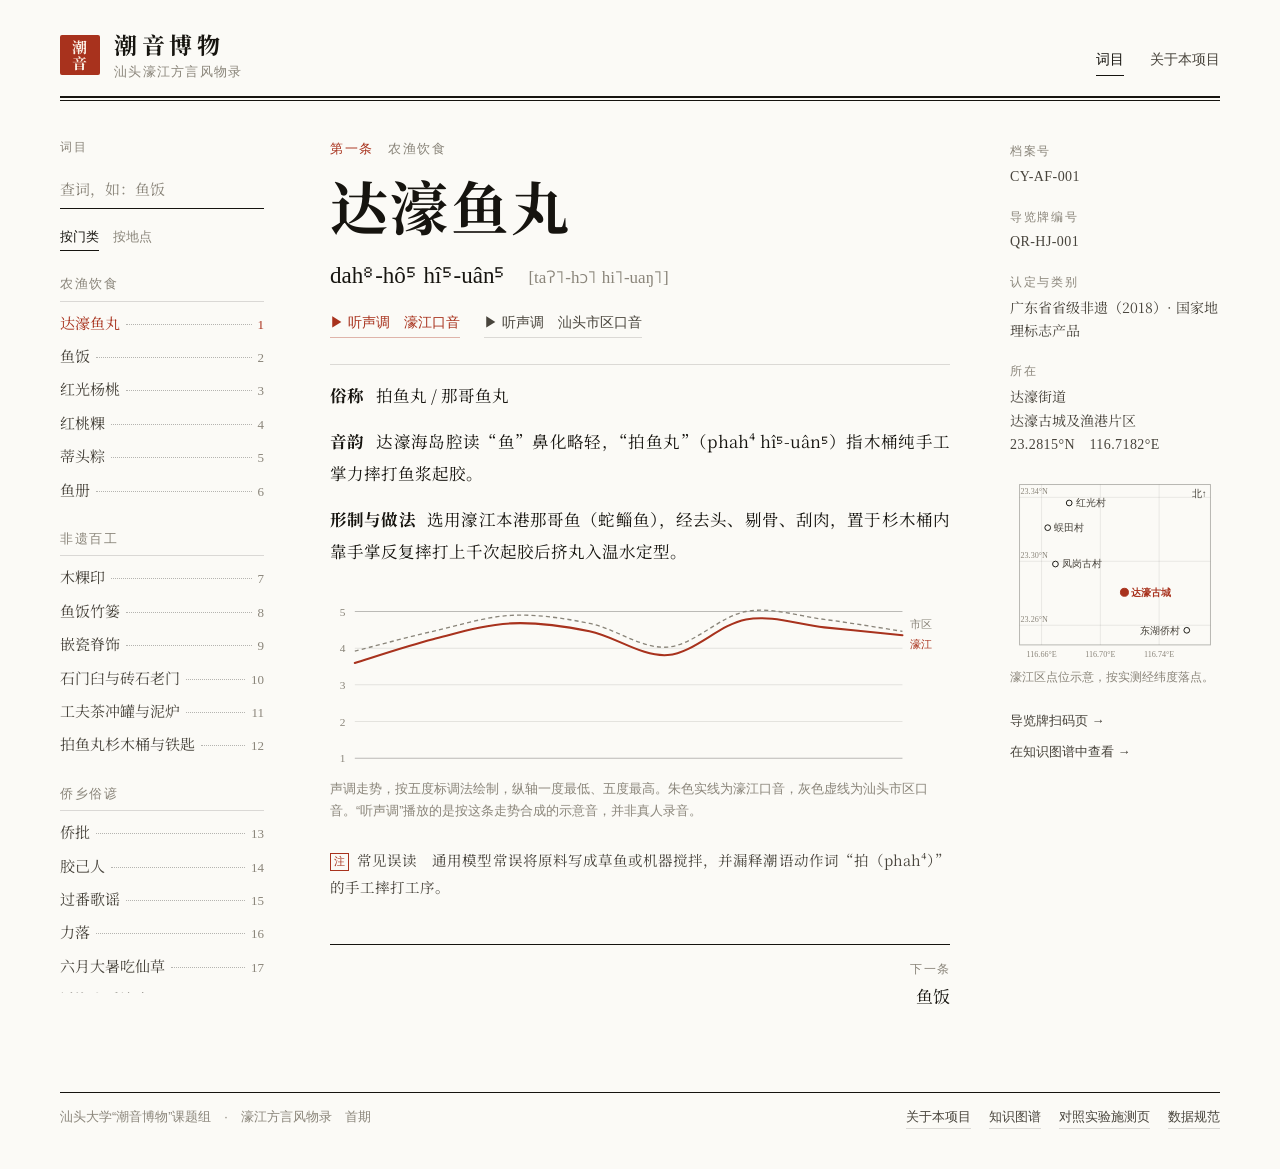
==== commit 876b9f40: "redesign: dictionary-style layout, plain-language copy, research tools moved behind about page" ====
--- a/index.html
+++ b/index.html
@@ -3,1482 +3,379 @@
 <head>
   <meta charset="UTF-8" />
   <meta name="viewport" content="width=device-width, initial-scale=1.0" />
-  <title>潮音博物 · 粤东县域潮汕方言多模态博物图谱平台（V0.1 汕头濠江样板）</title>
+  <title>潮音博物 · 汕头濠江方言风物录</title>
+  <link rel="preconnect" href="https://fonts.googleapis.com" />
+  <link rel="stylesheet" href="https://fonts.googleapis.com/css2?family=Noto+Serif+SC:wght@400;600;700&display=swap" media="print" onload="this.media='all'" />
   <link rel="stylesheet" href="./theme.css" />
   <style>
-    body {
-      min-height: 100vh;
+    .book {
+      display: grid;
+      grid-template-columns: 210px minmax(0, 1fr) 210px;
+      gap: 0 60px;
+      margin-top: 36px;
+      align-items: start;
+    }
+
+    /* 词目索引 */
+    .index {
+      position: sticky;
+      top: 22px;
+      max-height: calc(100vh - 44px);
+      overflow-y: auto;
+      padding-right: 6px;
+      scrollbar-width: thin;
+    }
+    .idx-details > summary { display: none; }
+    .lookup {
+      width: 100%;
+      margin-top: 10px;
+      border: 0;
+      border-bottom: 1px solid var(--rule);
+      border-radius: 0;
+      background: transparent;
+      padding: 6px 0;
+      font-family: var(--serif);
+      font-size: 15px;
+      outline: none;
+    }
+    .lookup::placeholder { color: var(--ink-3); }
+    .lookup-msg {
+      font-family: var(--sans);
+      font-size: 12.5px;
+      line-height: 1.7;
+      color: var(--ink-3);
+      margin-top: 8px;
+    }
+    .lookup-msg:empty { display: none; }
+    .lookup-msg.miss { color: var(--red); }
+    .idx-mode {
       display: flex;
-      flex-direction: column;
-    }
-
-    main.workbench {
-      width: 100%;
-      max-width: 1460px;
-      margin: 0 auto;
-      padding: 14px 20px 22px;
-      display: grid;
-      grid-template-columns: 316px minmax(480px, 1fr) 374px;
       gap: 14px;
-      align-items: start;
+      margin-top: 16px;
+      font-family: var(--sans);
+      font-size: 13px;
+    }
+    .idx-mode button {
+      background: none;
+      border: 0;
+      padding: 0 0 2px;
+      cursor: pointer;
+      color: var(--ink-3);
+      border-bottom: 1px solid transparent;
+    }
+    .idx-mode button.on { color: var(--ink); border-bottom-color: var(--ink); }
+    .idx-group h3 {
+      margin: 22px 0 4px;
+      padding-bottom: 5px;
+      border-bottom: 1px solid var(--hair);
+      font-family: var(--sans);
+      font-size: 12.5px;
+      font-weight: 500;
+      letter-spacing: 0.12em;
+      color: var(--ink-3);
+    }
+    .idx-item {
+      display: flex;
+      align-items: baseline;
+      gap: 6px;
+      padding: 3px 0;
+      font-size: 15px;
+      color: var(--ink-2);
+    }
+    .idx-item .w { white-space: nowrap; }
+    .idx-item .lead {
       flex: 1;
-    }
-
-    .panel-pad {
-      padding: 16px;
-      display: flex;
-      flex-direction: column;
-      gap: 12px;
-    }
-
-    /* Left Column: Search + Cartography + List */
-    .search-wrap {
-      position: relative;
-      display: flex;
-      align-items: center;
-    }
-    .search-wrap svg {
-      position: absolute;
-      left: 11px;
-      width: 15px;
-      height: 15px;
-      color: var(--ink-muted);
-      pointer-events: none;
-    }
-    .search-field {
-      width: 100%;
-      padding: 8px 30px 8px 34px;
-      border-radius: var(--r-md);
-      border: 1px solid var(--border-strong);
-      background: var(--surface-subtle);
-      color: var(--ink-primary);
-      font-size: 12.5px;
-      font-family: inherit;
-      outline: none;
-      transition: border-color 0.15s, background 0.15s, box-shadow 0.15s;
-    }
-    .search-field:focus {
-      background: #ffffff;
-      border-color: var(--celadon-700);
-      box-shadow: 0 0 0 3px rgba(15, 82, 90, 0.10);
-    }
-    .search-clear {
-      position: absolute;
-      right: 8px;
-      border: none;
-      background: transparent;
-      color: var(--ink-muted);
-      cursor: pointer;
-      font-size: 14px;
-      line-height: 1;
-      padding: 2px 5px;
-      display: none;
-    }
-
-    .cat-segmented {
-      display: grid;
-      grid-template-columns: repeat(4, 1fr);
-      gap: 4px;
-      background: var(--surface-sand);
-      padding: 3px;
-      border-radius: var(--r-md);
-      border: 1px solid rgba(24, 34, 40, 0.05);
-    }
-    .cat-btn {
-      border: none;
-      background: transparent;
-      color: var(--ink-secondary);
-      padding: 6px 4px;
-      border-radius: 9px;
-      font-size: 11.5px;
-      font-weight: 600;
-      cursor: pointer;
-      white-space: nowrap;
-      transition: background 0.15s, color 0.15s, box-shadow 0.15s;
-    }
-    .cat-btn:hover {
-      color: var(--ink-primary);
-    }
-    .cat-btn.active {
-      background: #ffffff;
-      color: var(--celadon-900);
-      box-shadow: 0 1px 3px rgba(15, 38, 44, 0.10);
-    }
-
-    .map-card {
-      background: #eaf1f3;
-      border: 1px solid rgba(15, 82, 90, 0.14);
-      border-radius: var(--r-md);
-      padding: 8px;
-      position: relative;
-      overflow: hidden;
-    }
-    .map-node {
-      cursor: pointer;
-      transition: transform 0.15s ease;
-    }
-    .map-node circle.pin-core {
-      transition: r 0.15s ease;
-    }
-    .map-node:hover circle.pin-core {
-      r: 7.5;
-    }
-    .map-node .pin-halo {
-      opacity: 0;
-      transition: opacity 0.2s ease;
-    }
-    .map-node.selected .pin-halo {
-      opacity: 1;
-    }
-
-    .village-filter-bar {
-      display: none;
-      align-items: center;
-      justify-content: space-between;
-      gap: 6px;
-      margin-top: 6px;
-      padding: 5px 9px;
-      background: rgba(255, 255, 255, 0.85);
-      border-radius: var(--r-sm);
-      font-size: 11.5px;
-      color: var(--celadon-900);
-      font-weight: 600;
-    }
-    .village-filter-bar.show {
-      display: flex;
-    }
-    .reset-vil-btn {
-      border: none;
-      background: var(--celadon-100);
-      color: var(--celadon-700);
-      font-size: 11px;
-      font-weight: 600;
-      padding: 2px 8px;
-      border-radius: var(--r-pill);
-      cursor: pointer;
-    }
-
-    .item-list {
-      display: flex;
-      flex-direction: column;
-      gap: 6px;
-      max-height: 416px;
-      overflow-y: auto;
-      padding-right: 3px;
-    }
-    .item-row {
-      padding: 10px 11px;
-      border-radius: var(--r-md);
-      border: 1px solid var(--border-hairline);
-      background: var(--surface-subtle);
-      cursor: pointer;
-      transition: border-color 0.15s, background 0.15s, transform 0.12s;
-    }
-    .item-row:hover {
-      background: #ffffff;
-      border-color: rgba(15, 82, 90, 0.28);
-    }
-    .item-row.active {
-      background: var(--celadon-50);
-      border-color: var(--celadon-700);
-      box-shadow: inset 3px 0 0 var(--celadon-700);
-    }
-    .item-row-top {
-      display: flex;
-      justify-content: space-between;
-      align-items: center;
-      gap: 8px;
-    }
-    .item-row-title {
-      font-size: 13.5px;
-      font-weight: 700;
-      color: var(--ink-primary);
-      white-space: nowrap;
-      overflow: hidden;
-      text-overflow: ellipsis;
-    }
-    .item-row-meta {
-      display: flex;
-      justify-content: space-between;
-      align-items: center;
-      gap: 8px;
-      margin-top: 4px;
-      font-size: 11px;
-      color: var(--ink-muted);
-    }
-    .item-row-pengim {
-      font-family: var(--font-mono);
-      color: var(--celadon-700);
-      white-space: nowrap;
-      flex-shrink: 0;
-    }
-    .item-row-site {
-      white-space: nowrap;
-      overflow: hidden;
-      text-overflow: ellipsis;
-      text-align: right;
-    }
-
-    /* Center Column: Editorial Specimen Showcase */
-    .specimen-hero {
-      background: linear-gradient(180deg, #ffffff 0%, #fcfbf8 100%);
-      border: 1px solid var(--border-hairline);
-      border-radius: var(--r-lg);
-      padding: 18px 20px;
-      box-shadow: var(--shadow-card);
-    }
-
-    .specimen-top-meta {
-      display: flex;
-      flex-wrap: wrap;
-      justify-content: space-between;
-      align-items: center;
-      gap: 8px;
-      margin-bottom: 12px;
-    }
-    .id-cluster {
-      display: flex;
-      flex-wrap: wrap;
-      align-items: center;
-      gap: 6px;
-    }
-    .mono-badge {
-      font-family: var(--font-mono);
-      font-size: 11px;
-      font-weight: 700;
-      color: var(--celadon-900);
-      background: var(--celadon-100);
-      padding: 3px 9px;
-      border-radius: var(--r-pill);
-    }
-    .qr-badge {
-      font-family: var(--font-mono);
-      font-size: 11px;
-      color: var(--ink-secondary);
-      background: var(--surface-sand);
-      padding: 3px 9px;
-      border-radius: var(--r-pill);
-    }
-    .quick-link-btn {
-      display: inline-flex;
-      align-items: center;
-      gap: 5px;
-      text-decoration: none;
-      font-size: 11.5px;
-      font-weight: 600;
-      color: var(--celadon-700);
-      background: #ffffff;
-      border: 1px solid rgba(15, 82, 90, 0.24);
-      padding: 4px 10px;
-      border-radius: var(--r-pill);
-      transition: all 0.15s;
-    }
-    .quick-link-btn:hover {
-      background: var(--celadon-700);
-      color: #ffffff;
-    }
-
-    .specimen-word {
-      font-family: var(--font-serif);
-      font-size: 30px;
-      font-weight: 700;
-      color: var(--celadon-900);
-      line-height: 1.25;
-      letter-spacing: 0.02em;
-    }
-    .specimen-sub-row {
-      display: flex;
-      flex-wrap: wrap;
-      align-items: center;
-      gap: 10px;
-      margin-top: 6px;
-    }
-    .specimen-alias {
-      font-size: 12.5px;
-      font-weight: 600;
-      color: var(--amber-700);
-    }
-    .heritage-pill {
-      font-size: 11.5px;
-      color: var(--ink-secondary);
-      background: var(--amber-50);
-      border: 1px solid rgba(168, 78, 20, 0.18);
-      padding: 2px 9px;
-      border-radius: var(--r-pill);
-    }
-
-    .geo-strip {
-      display: flex;
-      flex-wrap: wrap;
-      align-items: center;
-      justify-content: space-between;
-      gap: 8px;
-      margin-top: 12px;
-      padding: 8px 12px;
-      background: var(--surface-subtle);
-      border: 1px solid var(--border-hairline);
-      border-radius: var(--r-md);
-      font-size: 12px;
-      color: var(--ink-secondary);
-    }
-    .geo-left {
-      display: flex;
-      align-items: center;
-      gap: 6px;
-      font-weight: 600;
-      color: var(--ink-primary);
-    }
-    .geo-coords {
-      font-family: var(--font-mono);
-      font-size: 11.5px;
-      color: var(--ink-muted);
-    }
-
-    /* Phonetics Grid */
-    .phonetic-grid {
-      display: grid;
-      grid-template-columns: 1fr 1fr;
-      gap: 10px;
-      margin-top: 12px;
-    }
-    .phon-card {
-      background: var(--surface-subtle);
-      border: 1px solid var(--border-hairline);
-      border-radius: var(--r-md);
-      padding: 10px 12px;
-      display: flex;
-      justify-content: space-between;
-      align-items: center;
-      gap: 8px;
-    }
-    .phon-k {
-      font-size: 11px;
-      color: var(--ink-muted);
-      margin-bottom: 3px;
-    }
-    .phon-v {
-      font-family: var(--font-mono);
-      font-size: 14.5px;
-      font-weight: 700;
-      color: var(--celadon-900);
-      word-break: break-word;
-    }
-    .copy-icon-btn {
-      border: 1px solid var(--border-hairline);
-      background: #ffffff;
-      color: var(--ink-secondary);
-      border-radius: var(--r-sm);
-      padding: 5px 7px;
-      font-size: 11px;
-      cursor: pointer;
-      flex-shrink: 0;
-      transition: all 0.15s;
-    }
-    .copy-icon-btn:hover {
-      border-color: var(--celadon-700);
-      color: var(--celadon-700);
-    }
-
-    /* Acoustic F0 Box */
-    .acoustic-panel {
-      padding: 16px 18px;
-    }
-    .acoustic-head {
-      display: flex;
-      flex-wrap: wrap;
-      justify-content: space-between;
-      align-items: center;
-      gap: 10px;
-      margin-bottom: 10px;
-    }
-    .play-group {
-      display: flex;
-      gap: 7px;
-      flex-wrap: wrap;
-    }
-    .btn-play-primary {
-      display: inline-flex;
-      align-items: center;
-      gap: 6px;
-      border: none;
-      background: var(--celadon-700);
-      color: #ffffff;
-      padding: 7px 14px;
-      border-radius: var(--r-pill);
-      font-size: 12px;
-      font-weight: 600;
-      cursor: pointer;
-      box-shadow: 0 2px 8px rgba(15, 82, 90, 0.22);
-      transition: background 0.15s, transform 0.1s;
-    }
-    .btn-play-primary:hover {
-      background: var(--celadon-900);
-    }
-    .btn-play-primary:active {
-      transform: scale(0.98);
-    }
-    .btn-play-secondary {
-      display: inline-flex;
-      align-items: center;
-      gap: 5px;
-      border: 1px solid rgba(15, 82, 90, 0.24);
-      background: var(--celadon-50);
-      color: var(--celadon-900);
-      padding: 7px 12px;
-      border-radius: var(--r-pill);
-      font-size: 12px;
-      font-weight: 600;
-      cursor: pointer;
-      transition: all 0.15s;
-    }
-    .btn-play-secondary:hover {
-      background: var(--celadon-100);
-    }
-
-    .chart-shell {
-      position: relative;
-      background: var(--surface-subtle);
-      border: 1px solid var(--border-hairline);
-      border-radius: var(--r-md);
-      padding: 8px 10px 6px;
-    }
-    .chart-tooltip {
-      position: absolute;
-      top: 10px;
-      right: 12px;
-      background: rgba(24, 34, 40, 0.90);
-      color: #ffffff;
-      font-size: 11px;
-      padding: 4px 10px;
-      border-radius: var(--r-pill);
-      pointer-events: none;
-      opacity: 0;
-      transition: opacity 0.12s;
-      font-variant-numeric: tabular-nums;
-    }
-    .chart-tooltip.show {
-      opacity: 1;
-    }
-    .chart-legend {
-      display: flex;
-      justify-content: space-between;
-      align-items: center;
-      flex-wrap: wrap;
-      gap: 8px;
-      margin-top: 6px;
-      padding: 0 4px;
-      font-size: 11.5px;
-      color: var(--ink-secondary);
-    }
-    .legend-items {
-      display: flex;
-      align-items: center;
-      gap: 16px;
-    }
-    .leg-dot {
-      display: inline-flex;
-      align-items: center;
-      gap: 6px;
-      font-weight: 600;
-    }
-
-    /* Field Notes 2-col */
-    .notes-grid {
-      display: grid;
-      grid-template-columns: 1fr 1fr;
-      gap: 12px;
-    }
-    .note-card {
-      padding: 14px 16px;
-    }
-    .note-head {
-      display: flex;
-      align-items: center;
-      gap: 7px;
-      font-size: 13px;
-      font-weight: 700;
-      color: var(--celadon-900);
-      margin-bottom: 8px;
-    }
-    .note-head svg {
-      width: 15px;
-      height: 15px;
-      color: var(--amber-600);
-      flex-shrink: 0;
-    }
-    .note-body {
-      font-size: 12.8px;
-      line-height: 1.68;
-      color: var(--ink-secondary);
-    }
-
-    /* Right Column: Guardrail & Provenance */
-    .bench-strip {
-      display: grid;
-      grid-template-columns: repeat(3, 1fr);
-      gap: 6px;
-      background: var(--surface-subtle);
-      border: 1px solid var(--border-hairline);
-      border-radius: var(--r-md);
-      padding: 8px;
-      text-align: center;
-    }
-    .bench-cell .b-val {
-      font-size: 13.5px;
-      font-weight: 800;
-      color: var(--celadon-700);
-      display: block;
-    }
-    .bench-cell .b-lbl {
-      font-size: 10.5px;
-      color: var(--ink-muted);
-    }
-
-    .guardrail-tester {
-      background: var(--surface-subtle);
-      border: 1px solid var(--border-hairline);
-      border-radius: var(--r-md);
-      padding: 10px;
-      display: flex;
-      flex-direction: column;
-      gap: 8px;
-    }
-    .qa-input-row {
-      display: flex;
-      gap: 6px;
-    }
-    .qa-input {
-      flex: 1;
-      padding: 7px 10px;
-      border-radius: var(--r-sm);
-      border: 1px solid var(--border-strong);
-      background: #ffffff;
-      font-size: 12px;
-      font-family: inherit;
-      color: var(--ink-primary);
-      outline: none;
-    }
-    .qa-input:focus {
-      border-color: var(--celadon-700);
-    }
-    .qa-btn {
-      border: none;
-      background: var(--celadon-700);
-      color: #ffffff;
-      font-size: 12px;
-      font-weight: 600;
-      padding: 7px 12px;
-      border-radius: var(--r-sm);
-      cursor: pointer;
-      white-space: nowrap;
-    }
-    .qa-btn:hover {
-      background: var(--celadon-900);
-    }
-    .qa-chips {
-      display: flex;
-      flex-wrap: wrap;
-      gap: 5px;
-    }
-    .qa-chip {
-      border: 1px solid var(--border-hairline);
-      background: #ffffff;
-      color: var(--ink-secondary);
-      font-size: 11px;
-      padding: 3px 8px;
-      border-radius: var(--r-pill);
-      cursor: pointer;
-      transition: all 0.15s;
-    }
-    .qa-chip:hover {
-      border-color: var(--celadon-700);
-      color: var(--celadon-700);
-    }
-    .qa-chip.placebo {
-      border-color: rgba(179, 38, 30, 0.25);
-      color: var(--err-700);
-      background: #fff9f8;
-    }
-
-    .qa-live-result {
-      display: none;
-      padding: 9px 11px;
-      border-radius: var(--r-sm);
-      font-size: 12px;
-      line-height: 1.55;
-    }
-    .qa-live-result.show {
-      display: block;
-    }
-    .qa-live-result.hit {
-      background: var(--ok-bg);
-      border: 1px solid var(--ok-border);
-      color: var(--ink-primary);
-    }
-    .qa-live-result.abstain {
-      background: var(--amber-50);
-      border: 1px solid rgba(168, 78, 20, 0.28);
-      color: var(--ink-primary);
-    }
-
-    .prompt-bubble {
-      background: var(--surface-sand);
-      border-radius: var(--r-md);
-      padding: 10px 12px;
-      font-size: 12.2px;
-      line-height: 1.55;
-      color: var(--ink-primary);
-    }
-    .prompt-bubble .p-lbl {
-      font-size: 11px;
-      font-weight: 700;
-      color: var(--celadon-700);
-      display: block;
-      margin-bottom: 3px;
-    }
-
-    .diff-card {
-      border-radius: var(--r-md);
-      padding: 11px 13px;
-      font-size: 12.2px;
-      line-height: 1.6;
-    }
-    .diff-card.bad {
-      background: var(--err-bg);
-      border: 1px solid var(--err-border);
-    }
-    .diff-card.good {
-      background: var(--ok-bg);
-      border: 1px solid var(--ok-border);
-    }
-    .diff-badge {
-      display: inline-flex;
-      align-items: center;
-      gap: 5px;
-      font-size: 11px;
-      font-weight: 700;
-      margin-bottom: 5px;
-    }
-    .diff-card.bad .diff-badge { color: var(--err-700); }
-    .diff-card.good .diff-badge { color: var(--ok-700); }
-
-    .provenance-card {
-      background: var(--surface-subtle);
-      border: 1px solid var(--border-hairline);
-      border-radius: var(--r-md);
-      padding: 11px 12px;
-    }
-    .prov-head {
-      display: flex;
-      justify-content: space-between;
-      align-items: center;
-      margin-bottom: 8px;
-      font-size: 11.5px;
-      font-weight: 700;
-      color: var(--ink-primary);
-    }
-    .prov-link {
-      font-size: 11px;
-      font-weight: 600;
-      color: var(--celadon-700);
-      text-decoration: none;
-    }
-    .prov-link:hover { text-decoration: underline; }
-    .prov-rows {
-      display: flex;
-      flex-direction: column;
-      gap: 5px;
-      font-size: 11.5px;
-    }
-    .prov-row {
-      display: flex;
-      justify-content: space-between;
-      align-items: baseline;
-      gap: 8px;
-      padding: 4px 6px;
-      background: #ffffff;
-      border-radius: 6px;
-      border: 1px solid rgba(24, 34, 40, 0.05);
-    }
-    .prov-k {
-      color: var(--ink-muted);
-      white-space: nowrap;
-      flex-shrink: 0;
-    }
-    .prov-v {
-      color: var(--ink-primary);
-      font-weight: 600;
-      text-align: right;
-      word-break: break-word;
-    }
-
-    @media (max-width: 1220px) {
-      main.workbench {
-        grid-template-columns: 295px 1fr;
-      }
-      section.rail-right {
-        grid-column: 1 / -1;
-      }
-    }
-    @media (max-width: 860px) {
-      main.workbench {
-        grid-template-columns: 1fr;
-        padding: 12px;
-      }
-      .phonetic-grid, .notes-grid {
-        grid-template-columns: 1fr;
-      }
+      min-width: 12px;
+      border-bottom: 1px dotted rgba(22, 20, 15, 0.3);
+      transform: translateY(-4px);
+    }
+    .idx-item .n { font-family: var(--latin); font-size: 13px; color: var(--ink-3); }
+    .idx-item:hover { color: var(--ink); }
+    .idx-item.on, .idx-item.on .n { color: var(--red); }
+
+    .entry { max-width: 660px; min-width: 0; }
+    .margin { position: sticky; top: 22px; padding-top: 4px; }
+
+    @media (max-width: 1100px) {
+      .book { grid-template-columns: 190px minmax(0, 1fr); gap: 0 44px; }
+      .margin {
+        position: static;
+        grid-column: 2;
+        margin-top: 36px;
+        padding-top: 20px;
+        border-top: 1px solid var(--hair);
+        display: grid;
+        grid-template-columns: 1fr 1fr;
+        gap: 0 36px;
+      }
+    }
+    @media (max-width: 760px) {
+      .book { grid-template-columns: 1fr; margin-top: 18px; }
+      .index {
+        position: static;
+        max-height: none;
+        overflow: visible;
+        border-bottom: 1px solid var(--hair);
+        padding: 0 0 8px;
+        margin-bottom: 26px;
+      }
+      .idx-details > summary {
+        display: flex;
+        justify-content: space-between;
+        cursor: pointer;
+        list-style: none;
+        font-family: var(--sans);
+        font-size: 14px;
+        padding: 6px 0;
+      }
+      .idx-details > summary::-webkit-details-marker { display: none; }
+      .margin { grid-column: 1; grid-template-columns: 1fr; }
     }
   </style>
 </head>
 <body>
-  <header class="app-bar">
-    <a class="brand-lockup" href="index.html">
-      <div class="brand-mark" aria-hidden="true">
-        <svg width="20" height="20" viewBox="0 0 24 24" fill="none">
-          <rect x="3" y="3" width="18" height="18" rx="4" stroke="#F5E6C8" stroke-width="1.6"/>
-          <path d="M6.5 14C8.5 14 9 8.5 11.5 8.5C14 8.5 13.5 15.5 16 15.5C17.2 15.5 17.8 13 18.2 11.5" stroke="#FFFFFF" stroke-width="1.8" stroke-linecap="round"/>
-        </svg>
+  <div class="wrap">
+    <header>
+      <div class="masthead">
+        <a class="wordmark" href="index.html">
+          <span class="seal" aria-hidden="true">潮音</span>
+          <span class="wm-text">
+            <span class="wm-title">潮音博物</span>
+            <span class="wm-sub">汕头濠江方言风物录</span>
+          </span>
+        </a>
+        <nav class="topnav">
+          <a class="on" href="index.html">词目</a>
+          <a href="about.html">关于本项目</a>
+        </nav>
       </div>
-      <div class="brand-text">
-        <div class="brand-title-row">
-          <span class="brand-name">潮音博物</span>
-          <span class="version-chip">V0.1 · 汕头濠江先导库</span>
+      <div class="rules"></div>
+    </header>
+
+    <div class="book">
+      <aside class="index">
+        <details class="idx-details" id="idx-details" open>
+          <summary><span>词目</span><span id="idx-sum-count"></span></summary>
+          <div class="label">词目</div>
+          <input class="lookup" id="lookup" type="search" placeholder="查词，如：鱼饭" autocomplete="off" />
+          <div class="lookup-msg" id="lookup-msg"></div>
+          <div class="idx-mode">
+            <button data-mode="cat" class="on">按门类</button>
+            <button data-mode="site">按地点</button>
+          </div>
+          <nav id="idx-list"></nav>
+        </details>
+      </aside>
+
+      <article class="entry">
+        <div class="kicker"><span class="no" id="e-no"></span>　<span id="e-cat"></span></div>
+        <h1 class="headword" id="e-word"></h1>
+        <div class="pron">
+          <span class="pengim" id="e-pengim"></span>
+          <span class="ipa" id="e-ipa"></span>
         </div>
-        <div class="brand-sub">粤东县域潮汕方言多模态博物图谱与活态传承平台</div>
-      </div>
-    </a>
-
-    <nav class="nav-segmented" aria-label="主功能切换">
-      <a class="nav-tab active" href="index.html">
-        <svg viewBox="0 0 24 24" fill="none" stroke="currentColor" stroke-width="1.8"><rect x="3" y="4" width="18" height="16" rx="2"/><line x1="9" y1="4" x2="9" y2="20"/><line x1="13" y1="9" x2="18" y2="9"/><line x1="13" y1="13" x2="18" y2="13"/></svg>
-        风物图鉴与声学台
-      </a>
-      <a class="nav-tab" href="graph.html">
-        <svg viewBox="0 0 24 24" fill="none" stroke="currentColor" stroke-width="1.8"><circle cx="12" cy="5" r="2.5"/><circle cx="5" cy="18" r="2.5"/><circle cx="19" cy="18" r="2.5"/><path d="M10.5 7.2L6.4 15.8M13.5 7.2L17.6 15.8M7.5 18H16.5"/></svg>
-        知识图谱漫游
-      </a>
-      <a class="nav-tab" href="experiment.html">
-        <svg viewBox="0 0 24 24" fill="none" stroke="currentColor" stroke-width="1.8"><path d="M9 3h6M10 3v5.5L5.2 17.8A2 2 0 0 0 7 20.5h10a2 2 0 0 0 1.8-2.7L14 8.5V3"/></svg>
-        三臂对照实验
-      </a>
-      <a class="nav-tab" id="nav-mobile-link" href="mobile.html?id=CY-AF-001">
-        <svg viewBox="0 0 24 24" fill="none" stroke="currentColor" stroke-width="1.8"><rect x="7" y="2.5" width="10" height="19" rx="2"/><line x1="11" y1="18" x2="13" y2="18"/></svg>
-        手机扫码 H5
-      </a>
-    </nav>
-
-    <div class="header-metrics">
-      <div class="stat-chip tnum"><span class="stat-dot"></span><strong id="kpi-seed">18</strong> 项审校标本</div>
-      <div class="stat-chip tnum">综合差错率 <strong id="kpi-halluc">3.6%</strong></div>
-      <a class="schema-link" href="schema/chaoyin_nominal_schema_v1.json" target="_blank" rel="noopener">JSON-LD ↗</a>
-    </div>
-  </header>
-
-  <main class="workbench">
-    <!-- Left Rail: Search, Map & Catalog -->
-    <section class="surface-card panel-pad">
-      <div class="card-header" style="margin-bottom:0;padding-bottom:10px;">
+        <div class="listen">
+          <button class="textbtn" id="play-hj">▶ 听声调　濠江口音</button>
+          <button class="textbtn quiet" id="play-st">▶ 听声调　汕头市区口音</button>
+        </div>
+
+        <hr class="hair" />
+        <p class="para"><b>俗称</b><span id="e-alias"></span></p>
+        <p class="para"><b>音韵</b><span id="e-accent"></span></p>
+        <p class="para"><b>形制与做法</b><span id="e-desc"></span></p>
+
+        <figure class="tone-fig">
+          <svg id="tone" role="img" aria-label="声调走势图"></svg>
+          <figcaption>声调走势，按五度标调法绘制，纵轴一度最低、五度最高。朱色实线为濠江口音，灰色虚线为汕头市区口音。“听声调”播放的是按这条走势合成的示意音，并非真人录音。</figcaption>
+        </figure>
+
+        <p class="note"><span class="note-mark">注</span><span id="e-trap"></span></p>
+
+        <nav class="pager">
+          <a id="prev" href="#"><span class="dir">上一条</span><span class="pw" id="prev-w"></span></a>
+          <a id="next" class="next" href="#"><span class="dir">下一条</span><span class="pw" id="next-w"></span></a>
+        </nav>
+      </article>
+
+      <aside class="margin">
+        <dl class="meta">
+          <dt>档案号</dt>
+          <dd class="mono" id="m-id"></dd>
+          <dt>导览牌编号</dt>
+          <dd class="mono" id="m-qr"></dd>
+          <dt>认定与类别</dt>
+          <dd id="m-heritage"></dd>
+          <dt>所在</dt>
+          <dd id="m-site"></dd>
+        </dl>
         <div>
-          <span class="eyebrow">Spatial Directory</span>
-          <h2 class="card-title">濠江四街五点空间目录</h2>
-        </div>
-        <span class="card-meta-pill tnum" id="list-count">18 / 18</span>
-      </div>
-
-      <div class="search-wrap">
-        <svg viewBox="0 0 24 24" fill="none" stroke="currentColor" stroke-width="2"><circle cx="11" cy="11" r="7"/><line x1="20" y1="20" x2="16.5" y2="16.5"/></svg>
-        <input id="dir-search" class="search-field" type="text" placeholder="检索正字、俗称、潮拼或村落…" />
-        <button id="dir-clear" class="search-clear" title="清空">×</button>
-      </div>
-
-      <div class="map-card">
-        <svg id="haojiang-map" viewBox="0 0 320 154" width="100%" height="148" aria-label="汕头市濠江区四街五点交互空间图">
-          <defs>
-            <pattern id="seaGrid" width="16" height="16" patternUnits="userSpaceOnUse">
-              <path d="M 16 0 L 0 0 0 16" fill="none" stroke="rgba(15,82,90,0.06)" stroke-width="0.8"/>
-            </pattern>
-            <linearGradient id="landGrad" x1="0%" y1="0%" x2="100%" y2="100%">
-              <stop offset="0%" stop-color="#FCF9F2"/>
-              <stop offset="100%" stop-color="#F1EAD9"/>
-            </linearGradient>
-          </defs>
-          <rect x="0" y="0" width="320" height="154" rx="8" fill="#E3EFF2" />
-          <rect x="0" y="0" width="320" height="154" rx="8" fill="url(#seaGrid)" />
-
-          <!-- Subtle coastal ripple rings -->
-          <path d="M18,24 Q102,8 192,28 Q272,44 298,100 Q276,144 196,144 Q106,138 40,112 Q8,76 18,24 Z" fill="none" stroke="rgba(15,82,90,0.12)" stroke-width="1" stroke-dasharray="3,3"/>
-          <!-- Main Haojiang Peninsula -->
-          <path d="M26,28 Q102,15 186,33 Q260,48 286,98 Q266,136 192,136 Q110,132 48,106 Q18,74 26,28 Z"
-                fill="url(#landGrad)" stroke="#88A5AD" stroke-width="1.4" />
-
-          <!-- Inner Waterway / Reach line -->
-          <path d="M90,46 L176,80 L232,112" fill="none" stroke="rgba(15,82,90,0.18)" stroke-width="1" stroke-dasharray="2,3"/>
-
-          <!-- Waterbody Labels -->
-          <text x="12" y="16" font-size="9" fill="#3D6773" font-weight="600">汕头内海湾（礐石海）</text>
-          <text x="234" y="16" font-size="9" fill="#3D6773" font-weight="600">南海 / 广澳湾</text>
-
-          <!-- 5 Anchor Nodes carefully spaced -->
-          <g class="map-node" data-village="红光村">
-            <circle class="pin-halo" cx="84" cy="42" r="12" fill="rgba(15,82,90,0.18)"/>
-            <circle class="pin-core" cx="84" cy="42" r="5.8" fill="#0F525A" stroke="#FFFFFF" stroke-width="1.8"/>
-            <text x="95" y="45" font-size="10" fill="#182228" font-weight="700">礐石 · 红光村</text>
-          </g>
-          <g class="map-node" data-village="蜈田村">
-            <circle class="pin-halo" cx="56" cy="70" r="12" fill="rgba(168,78,20,0.18)"/>
-            <circle class="pin-core" cx="56" cy="70" r="5.8" fill="#A84E14" stroke="#FFFFFF" stroke-width="1.8"/>
-            <text x="67" y="73" font-size="10" fill="#182228" font-weight="700">礐石 · 蜈田村</text>
-          </g>
-          <g class="map-node" data-village="凤岗古村">
-            <circle class="pin-halo" cx="102" cy="103" r="12" fill="rgba(168,78,20,0.18)"/>
-            <circle class="pin-core" cx="102" cy="103" r="5.8" fill="#A84E14" stroke="#FFFFFF" stroke-width="1.8"/>
-            <text x="113" y="106" font-size="10" fill="#182228" font-weight="700">马滘 · 凤岗古村</text>
-          </g>
-          <g class="map-node" data-village="达濠古城">
-            <circle class="pin-halo" cx="170" cy="74" r="12" fill="rgba(179,38,30,0.18)"/>
-            <circle class="pin-core" cx="170" cy="74" r="6.2" fill="#B3261E" stroke="#FFFFFF" stroke-width="1.8"/>
-            <text x="180" y="77" font-size="10" fill="#92221B" font-weight="700">达濠古城 / 渔港</text>
-          </g>
-          <g class="map-node" data-village="东湖社区">
-            <circle class="pin-halo" cx="234" cy="112" r="12" fill="rgba(70,59,140,0.18)"/>
-            <circle class="pin-core" cx="234" cy="112" r="5.8" fill="#463B8C" stroke="#FFFFFF" stroke-width="1.8"/>
-            <text x="223" y="128" font-size="10" fill="#372E70" font-weight="700" text-anchor="middle">广澳 · 东湖侨村</text>
-          </g>
-        </svg>
-        <div class="village-filter-bar" id="village-bar">
-          <span id="village-bar-txt">已筛选地点：达濠古城</span>
-          <button class="reset-vil-btn" id="btn-clear-vil">显示全区</button>
-        </div>
-      </div>
-
-      <div class="cat-segmented" role="tablist">
-        <button class="cat-btn active" data-cat="ALL">全部 <span class="tnum">(18)</span></button>
-        <button class="cat-btn" data-cat="农渔饮食风物">饮食 <span class="tnum">(6)</span></button>
-        <button class="cat-btn" data-cat="非遗百工器物">百工 <span class="tnum">(6)</span></button>
-        <button class="cat-btn" data-cat="侨乡俗谚歌谣">俗谚 <span class="tnum">(6)</span></button>
-      </div>
-
-      <div class="item-list" id="item-list"></div>
-    </section>
-
-    <!-- Center Stage: Multimodal Specimen & Acoustic Pitch Contour -->
-    <section style="display:flex;flex-direction:column;gap:14px;min-width:0;">
-      <article class="specimen-hero">
-        <div class="specimen-top-meta">
-          <div class="id-cluster">
-            <span class="mono-badge" id="sp-id">CY-AF-001</span>
-            <span class="qr-badge" id="sp-qr">导览牌 QR-HJ-001</span>
-            <span class="badge-pill badge-af" id="sp-cat-badge">农渔饮食风物</span>
-          </div>
-          <a class="quick-link-btn" id="sp-mobile-btn" href="mobile.html?id=CY-AF-001">
-            手机扫码视角 ↗
-          </a>
-        </div>
-
-        <h2 class="specimen-word" id="sp-word">达濠鱼丸</h2>
-        <div class="specimen-sub-row">
-          <span class="specimen-alias" id="sp-alias">民间俗称 / 辨正：拍鱼丸 / 那哥鱼丸</span>
-          <span class="heritage-pill" id="sp-heritage">广东省省级非遗（2018）· 国家地理标志产品</span>
-        </div>
-
-        <div class="geo-strip">
-          <div class="geo-left">
-            <svg width="14" height="14" viewBox="0 0 24 24" fill="none" stroke="#0F525A" stroke-width="2"><path d="M12 21s-6-5.3-6-10.5A6 6 0 1 1 18 10.5C18 15.7 12 21 12 21Z"/><circle cx="12" cy="10.5" r="2.2"/></svg>
-            <span id="sp-site">达濠街道 · 达濠古城及渔港片区</span>
-          </div>
-          <span class="geo-coords tnum" id="sp-coords">23.2815°N, 116.7182°E</span>
-        </div>
-
-        <div class="phonetic-grid">
-          <div class="phon-card">
-            <div style="min-width:0;">
-              <div class="phon-k">1960《潮州话拼音方案》8声调转写</div>
-              <div class="phon-v" id="sp-pengim">dah⁸-hô⁵ hî⁵-uân⁵</div>
-            </div>
-            <button class="copy-icon-btn" data-copy="sp-pengim" title="复制潮拼">复制</button>
-          </div>
-          <div class="phon-card">
-            <div style="min-width:0;">
-              <div class="phon-k">国际音标 IPA 宽式记音</div>
-              <div class="phon-v" id="sp-ipa">[taʔ˥-hɔ˥ hi˥-uaŋ˥]</div>
-            </div>
-            <button class="copy-icon-btn" data-copy="sp-ipa" title="复制国际音标">复制</button>
+          <figure class="locator">
+            <svg id="locator" role="img" aria-label="点位示意图"></svg>
+            <figcaption>濠江区点位示意，按实测经纬度落点。</figcaption>
+          </figure>
+          <div class="side-links">
+            <a id="m-mobile" href="mobile.html">导览牌扫码页 →</a>
+            <a id="m-graph" href="graph.html">在知识图谱中查看 →</a>
           </div>
         </div>
-      </article>
-
-      <article class="surface-card acoustic-panel">
-        <div class="acoustic-head">
-          <div>
-            <span class="eyebrow">Acoustic Pitch Contour</span>
-            <h3 class="card-title">声调基频（F₀五度值）双腔曲线对照</h3>
-          </div>
-          <div class="play-group">
-            <button class="btn-play-primary" id="btn-play">
-              <svg width="12" height="12" viewBox="0 0 24 24" fill="currentColor"><polygon points="6,4 20,12 6,20"/></svg>
-              <span id="play-hj-txt">试听濠江腔</span>
-            </button>
-            <button class="btn-play-secondary" id="btn-play-st">
-              <svg width="12" height="12" viewBox="0 0 24 24" fill="currentColor"><polygon points="6,4 20,12 6,20"/></svg>
-              <span>市区腔对照</span>
-            </button>
-          </div>
-        </div>
-
-        <div class="chart-shell">
-          <div class="chart-tooltip" id="f0-tooltip"></div>
-          <svg id="f0-svg" viewBox="0 0 560 182" width="100%" height="182"></svg>
-          <div class="chart-legend">
-            <div class="legend-items">
-              <span class="leg-dot" style="color:#C05F1D;"><span style="width:16px;height:3px;border-radius:2px;background:#C05F1D;display:inline-block;"></span>濠江（达濠）海岛实录腔</span>
-              <span class="leg-dot" style="color:#0F525A;"><span style="width:16px;border-top:2.5px dashed #0F525A;display:inline-block;"></span>汕头市区参照腔（校内母语者配录）</span>
-            </div>
-            <span style="font-size:11px;color:var(--ink-muted);">悬停曲线节点查看五度音高数值</span>
-          </div>
-        </div>
-      </article>
-
-      <div class="notes-grid">
-        <article class="surface-card note-card">
-          <div class="note-head">
-            <svg viewBox="0 0 24 24" fill="none" stroke="currentColor" stroke-width="2"><path d="M12 6.5c-2.5-2-6-2-8.5-.5v13c2.5-1.5 6-1.5 8.5.5 2.5-2 6-2 8.5-.5V6c-2.5-1.5-6-1.5-8.5.5Z"/><line x1="12" y1="6.5" x2="12" y2="19.5"/></svg>
-            <span>濠江海岛音韵与本字考释</span>
-          </div>
-          <p class="note-body" id="sp-accent"></p>
-        </article>
-        <article class="surface-card note-card">
-          <div class="note-head">
-            <svg viewBox="0 0 24 24" fill="none" stroke="currentColor" stroke-width="2"><path d="M21 16V8a2 2 0 0 0-1-1.73l-7-4a2 2 0 0 0-2 0l-7 4A2 2 0 0 0 3 8v8a2 2 0 0 0 1 1.73l7 4a2 2 0 0 0 2 0l7-4A2 2 0 0 0 21 16z"/></svg>
-            <span>器物形制、非遗工序与村落现场</span>
-          </div>
-          <p class="note-body" id="sp-desc"></p>
-        </article>
+      </aside>
+    </div>
+
+    <footer class="colophon">
+      <div class="colophon-inner">
+        <span>汕头大学“潮音博物”课题组　·　濠江方言风物录　首期</span>
+        <span class="links">
+          <a href="about.html">关于本项目</a>
+          <a href="graph.html">知识图谱</a>
+          <a href="experiment.html">对照实验施测页</a>
+          <a href="schema/chaoyin_nominal_schema_v1.json">数据规范</a>
+        </span>
       </div>
-    </section>
-
-    <!-- Right Rail: Controlled RAG Guardrail Verifier -->
-    <section class="surface-card panel-pad rail-right">
-      <div class="card-header" style="margin-bottom:0;padding-bottom:10px;">
-        <div>
-          <span class="eyebrow">Graph-Grounded QA</span>
-          <h2 class="card-title">受控图谱防幻觉核验台</h2>
-        </div>
-        <span class="card-meta-pill">双模型实测</span>
-      </div>
-
-      <div class="bench-strip tnum" id="bench-strip">
-        <div class="bench-cell"><span class="b-val">8.3%→100%</span><span class="b-lbl">潮拼转写准确率</span></div>
-        <div class="bench-cell"><span class="b-val">69.0%→3.6%</span><span class="b-lbl">双模型差错率</span></div>
-        <div class="bench-cell"><span class="b-val">100.0%</span><span class="b-lbl">未收录词拒答率</span></div>
-      </div>
-
-      <div class="guardrail-tester">
-        <div style="font-size:11.5px;font-weight:700;color:var(--celadon-900);">即问即查与未收录词拒答实测</div>
-        <div class="qa-input-row">
-          <input id="qa-input" class="qa-input" type="text" placeholder="输入潮汕名物词或虚构词测试拒答…" />
-          <button id="qa-btn" class="qa-btn">核验</button>
-        </div>
-        <div class="qa-chips">
-          <button class="qa-chip" data-q="鱼饭">试测：鱼饭</button>
-          <button class="qa-chip" data-q="力落">试测：力落</button>
-          <button class="qa-chip" data-q="胶己人">试测：胶己人</button>
-          <button class="qa-chip placebo" data-q="青石双耳滤卤漏斗">未收录拒答测试</button>
-        </div>
-        <div class="qa-live-result" id="qa-live-res"></div>
-      </div>
-
-      <div class="prompt-bubble">
-        <span class="p-lbl">当前标本访客扫码提问</span>
-        <span id="rag-q"></span>
-      </div>
-
-      <div class="diff-card bad">
-        <div class="diff-badge">
-          <svg width="13" height="13" viewBox="0 0 24 24" fill="none" stroke="currentColor" stroke-width="2.2"><circle cx="12" cy="12" r="9"/><line x1="15" y1="9" x2="9" y2="15"/><line x1="9" y1="9" x2="15" y2="15"/></svg>
-          通用大模型零样本常见误读（未接入图谱）
-        </div>
-        <p id="rag-bad"></p>
-      </div>
-
-      <div class="diff-card good">
-        <div class="diff-badge">
-          <svg width="13" height="13" viewBox="0 0 24 24" fill="none" stroke="currentColor" stroke-width="2.2"><circle cx="12" cy="12" r="9"/><polyline points="8.5 12.5 11 15 15.5 9.5"/></svg>
-          潮音博物受控检索核验输出
-        </div>
-        <p id="rag-good"></p>
-      </div>
-
-      <div class="provenance-card">
-        <div class="prov-head">
-          <span>音—物—地结构化溯源核对</span>
-          <a class="prov-link" id="graph-deep-link" href="graph.html?focus=CY-AF-001">图谱定位 ↗</a>
-        </div>
-        <div class="prov-rows" id="triple-view"></div>
-      </div>
-    </section>
-  </main>
-
-  <div class="toast" id="toast">已复制到剪贴板</div>
+    </footer>
+  </div>
 
   <script src="./seed_data.js"></script>
+  <script src="./app.js"></script>
   <script>
     (function () {
-      const data = window.CHAOYIN_DATA || { seedItems: [] };
-      const items = data.seedItems || [];
+      var CY = window.CY, items = CY.items;
       if (!items.length) return;
-
-      const params = new URLSearchParams(window.location.search);
-      const queryId = params.get("id");
-
-      let currentCat = "ALL";
-      let currentVillage = null;
-      let searchKw = "";
-      let selectedItem = items.find((x) => x.id === queryId) || items[0];
-      let animFrame = null;
-
-      document.getElementById("kpi-seed").textContent = items.length;
-      const bench = data.verifiedFacts && data.verifiedFacts.pilot_rag_benchmark;
-      if (bench) {
-        document.getElementById("kpi-halluc").textContent = bench.pooled_rag_halluc_pct.toFixed(1) + "%";
-        document.getElementById("bench-strip").innerHTML = `
-          <div class="bench-cell"><span class="b-val">${bench.pooled_zero_shot_pengim_acc_pct.toFixed(1)}%→${bench.pooled_rag_pengim_acc_pct.toFixed(0)}%</span><span class="b-lbl">潮拼转写准确率</span></div>
-          <div class="bench-cell"><span class="b-val">${bench.pooled_zero_shot_halluc_pct.toFixed(1)}%→${bench.pooled_rag_halluc_pct.toFixed(1)}%</span><span class="b-lbl">${bench.total_api_evaluations}次实测差错率</span></div>
-          <div class="bench-cell"><span class="b-val">${bench.pooled_rag_placebo_abstain_pct.toFixed(1)}%</span><span class="b-lbl">未收录词拒答率</span></div>
-        `;
-      }
-
-      const toastEl = document.getElementById("toast");
-      let toastTimer = null;
-      function showToast(msg) {
-        toastEl.textContent = msg;
-        toastEl.classList.add("show");
-        clearTimeout(toastTimer);
-        toastTimer = setTimeout(() => toastEl.classList.remove("show"), 1800);
-      }
-
-      function badgeClass(cat) {
-        if (cat.includes("农渔")) return "badge-pill badge-af";
-        if (cat.includes("百工")) return "badge-pill badge-cr";
-        return "badge-pill badge-pr";
-      }
-
-      function catShort(cat) {
-        if (cat.includes("农渔")) return "农渔饮食";
-        if (cat.includes("百工")) return "非遗百工";
-        return "侨乡俗谚";
-      }
-
-      function renderList() {
-        const listEl = document.getElementById("item-list");
-        listEl.innerHTML = "";
-        const kw = searchKw.toLowerCase();
-        const filtered = items.filter((it) => {
-          const catOk = currentCat === "ALL" || it.category === currentCat;
-          const vilOk = !currentVillage || it.site_village.includes(currentVillage);
-          const kwOk = !kw ||
-            it.orthography.toLowerCase().includes(kw) ||
-            it.folk_alias.toLowerCase().includes(kw) ||
-            it.pengim_shantou.toLowerCase().includes(kw) ||
-            it.site_village.toLowerCase().includes(kw) ||
-            it.site_street.toLowerCase().includes(kw);
-          return catOk && vilOk && kwOk;
+      var $ = function (id) { return document.getElementById(id); };
+      var params = new URLSearchParams(location.search);
+      var cur = items.find(function (x) { return x.id === params.get("id"); }) || items[0];
+      var mode = "cat", query = "";
+
+      $("idx-sum-count").textContent = "共" + items.length + "条";
+
+      function groups() {
+        if (mode === "cat") {
+          return CY.CAT_ORDER.map(function (c) {
+            return { title: CY.catShort(c), list: items.filter(function (i) { return i.category === c; }) };
+          });
+        }
+        return CY.SITES.map(function (s) {
+          return { title: s.street + "　" + s.name, list: items.filter(function (i) { return CY.siteOf(i) === s; }) };
         });
-
-        document.getElementById("list-count").textContent = `${filtered.length} / ${items.length}`;
-
-        if (!filtered.length) {
-          listEl.innerHTML = `<div style="padding:20px 10px;text-align:center;font-size:12px;color:var(--ink-muted);">当前筛选条件暂无匹配风物条目</div>`;
-          return;
+      }
+
+      function hit(it, q) {
+        q = q.toLowerCase();
+        return [it.orthography, it.folk_alias, it.pengim_shantou, it.site_village, it.site_street]
+          .some(function (f) { return f.toLowerCase().indexOf(q) !== -1; });
+      }
+
+      function renderIndex() {
+        var q = query.trim(), n = 0, html = "";
+        groups().forEach(function (g) {
+          var list = q ? g.list.filter(function (i) { return hit(i, q); }) : g.list;
+          if (!list.length) return;
+          n += list.length;
+          html += '<section class="idx-group"><h3>' + g.title + "</h3>" + list.map(function (i) {
+            return '<a class="idx-item' + (i === cur ? " on" : "") + '" href="?id=' + i.id + '" data-id="' + i.id + '">' +
+              '<span class="w">' + CY.shortName(i.orthography) + '</span><span class="lead"></span>' +
+              '<span class="n">' + (items.indexOf(i) + 1) + "</span></a>";
+          }).join("") + "</section>";
+        });
+        $("idx-list").innerHTML = html;
+
+        var msg = $("lookup-msg");
+        if (!q) { msg.textContent = ""; msg.className = "lookup-msg"; }
+        else if (n) { msg.textContent = "找到" + n + "条。"; msg.className = "lookup-msg"; }
+        else {
+          msg.textContent = "本录尚未收录“" + q + "”。现收的" + items.length + "条均经课题组核对，未经核实的词语不作解释。";
+          msg.className = "lookup-msg miss";
         }
 
-        filtered.forEach((it) => {
-          const row = document.createElement("div");
-          row.className = "item-row" + (selectedItem && selectedItem.id === it.id ? " active" : "");
-          const villageShort = it.site_village.split("（")[0];
-          row.innerHTML = `
-            <div class="item-row-top">
-              <span class="item-row-title">${it.orthography}</span>
-              <span class="${badgeClass(it.category)}">${catShort(it.category)}</span>
-            </div>
-            <div class="item-row-meta">
-              <span class="item-row-pengim">${it.pengim_shantou}</span>
-              <span class="item-row-site">${it.site_street} · ${villageShort}</span>
-            </div>
-          `;
-          row.addEventListener("click", () => selectSpecimen(it));
-          listEl.appendChild(row);
+        Array.prototype.forEach.call($("idx-list").querySelectorAll(".idx-item"), function (a) {
+          a.addEventListener("click", function (e) {
+            e.preventDefault();
+            select(items.find(function (x) { return x.id === a.dataset.id; }));
+            if (window.innerWidth <= 760) {
+              $("idx-details").open = false;
+              window.scrollTo({ top: 0, behavior: "smooth" });
+            }
+          });
         });
       }
 
-      // Smooth Catmull-Rom to SVG Cubic Bezier helper
-      function buildSmoothPath(pts) {
-        if (pts.length < 2) return "";
-        if (pts.length === 2) return `M${pts[0].x.toFixed(1)},${pts[0].y.toFixed(1)} L${pts[1].x.toFixed(1)},${pts[1].y.toFixed(1)}`;
-        let d = `M${pts[0].x.toFixed(1)},${pts[0].y.toFixed(1)}`;
-        for (let i = 0; i < pts.length - 1; i++) {
-          const p0 = pts[i === 0 ? i : i - 1];
-          const p1 = pts[i];
-          const p2 = pts[i + 1];
-          const p3 = pts[i + 2 < pts.length ? i + 2 : i + 1];
-          const cp1x = p1.x + (p2.x - p0.x) / 6;
-          const cp1y = p1.y + (p2.y - p0.y) / 6;
-          const cp2x = p2.x - (p3.x - p1.x) / 6;
-          const cp2y = p2.y - (p3.y - p1.y) / 6;
-          d += ` C${cp1x.toFixed(1)},${cp1y.toFixed(1)} ${cp2x.toFixed(1)},${cp2y.toFixed(1)} ${p2.x.toFixed(1)},${p2.y.toFixed(1)}`;
-        }
-        return d;
-      }
-
-      let currentPlotMeta = null;
-
-      function renderF0Chart(it) {
-        const svg = document.getElementById("f0-svg");
-        const hj = it.f0_contour_haojiang;
-        const st = it.f0_contour_shantou;
-        const w = 560, h = 182, padL = 54, padR = 20, padT = 16, padB = 24;
-        const plotW = w - padL - padR;
-        const plotH = h - padT - padB;
-
-        const yMap = (val) => padT + plotH - ((val - 15) / 45) * plotH;
-        const xMap = (idx, n) => padL + (idx / Math.max(1, n - 1)) * plotW;
-
-        const bands = [
-          { y0: 50, y1: 60, fill: "rgba(15,82,90,0.035)" },
-          { y0: 30, y1: 40, fill: "rgba(15,82,90,0.035)" },
-        ];
-        let bandHtml = bands.map(b => {
-          const topY = yMap(b.y1);
-          const botY = yMap(b.y0);
-          return `<rect x="${padL}" y="${topY.toFixed(1)}" width="${plotW}" height="${(botY - topY).toFixed(1)}" fill="${b.fill}"/>`;
-        }).join("");
-
-        const levels = [
-          { v: 55, lbl: "高 [55]" },
-          { v: 45, lbl: "半高 [4]" },
-          { v: 35, lbl: "中 [33]" },
-          { v: 25, lbl: "半低 [2]" },
-          { v: 18, lbl: "低 [11]" }
-        ];
-        let gridHtml = "";
-        levels.forEach((lv) => {
-          const y = yMap(lv.v);
-          gridHtml += `<line x1="${padL}" y1="${y.toFixed(1)}" x2="${w - padR}" y2="${y.toFixed(1)}" stroke="rgba(24,34,40,0.09)" stroke-dasharray="3,3"/>`;
-          gridHtml += `<text x="${padL - 8}" y="${(y + 3.5).toFixed(1)}" text-anchor="end" font-size="10" fill="#707F8A" font-family="JetBrains Mono, Consolas, sans-serif">${lv.lbl}</text>`;
-        });
-
-        const hjPts = hj.map((v, i) => ({ x: xMap(i, hj.length), y: yMap(v), v }));
-        const stPts = st.map((v, i) => ({ x: xMap(i, st.length), y: yMap(v), v }));
-
-        const hjPath = buildSmoothPath(hjPts);
-        const stPath = buildSmoothPath(stPts);
-        const areaPath = `${hjPath} L${hjPts[hjPts.length - 1].x.toFixed(1)},${(padT + plotH).toFixed(1)} L${hjPts[0].x.toFixed(1)},${(padT + plotH).toFixed(1)} Z`;
-
-        const timeTicks = hjPts.map((pt, i) => `
-          <text x="${pt.x.toFixed(1)}" y="${h - 6}" text-anchor="middle" font-size="9.5" fill="#8A96A0" font-family="JetBrains Mono, Consolas, sans-serif">t${i + 1}</text>
-        `).join("");
-
-        const stDots = stPts.map(p => `<circle cx="${p.x.toFixed(1)}" cy="${p.y.toFixed(1)}" r="3.1" fill="#ffffff" stroke="#0F525A" stroke-width="1.8"/>`).join("");
-        const hjDots = hjPts.map(p => `<circle cx="${p.x.toFixed(1)}" cy="${p.y.toFixed(1)}" r="4" fill="#C05F1D" stroke="#ffffff" stroke-width="1.6"/>`).join("");
-
-        svg.innerHTML = `
-          <defs>
-            <linearGradient id="hjFillGrad" x1="0" y1="0" x2="0" y2="1">
-              <stop offset="0%" stop-color="#C05F1D" stop-opacity="0.22"/>
-              <stop offset="100%" stop-color="#C05F1D" stop-opacity="0.01"/>
-            </linearGradient>
-          </defs>
-          ${bandHtml}
-          ${gridHtml}
-          ${timeTicks}
-          <path d="${areaPath}" fill="url(#hjFillGrad)"/>
-          <path d="${stPath}" fill="none" stroke="#0F525A" stroke-width="2.1" stroke-dasharray="5,3" opacity="0.88"/>
-          <path d="${hjPath}" fill="none" stroke="#C05F1D" stroke-width="2.8" stroke-linecap="round"/>
-          ${stDots}
-          ${hjDots}
-          <line id="f0-hover-line" x1="0" y1="${padT}" x2="0" y2="${padT + plotH}" stroke="rgba(24,34,40,0.22)" stroke-width="1" visibility="hidden"/>
-          <line id="f0-playhead" x1="${padL}" y1="${padT}" x2="${padL}" y2="${padT + plotH}" stroke="#0F525A" stroke-width="2" visibility="hidden"/>
-        `;
-
-        currentPlotMeta = { w, h, padL, plotW, hjPts, stPts };
-      }
-
-      // Interactive hover tooltip on F0 SVG
-      const f0Svg = document.getElementById("f0-svg");
-      const tooltipEl = document.getElementById("f0-tooltip");
-      f0Svg.addEventListener("mousemove", (e) => {
-        if (!currentPlotMeta) return;
-        const rect = f0Svg.getBoundingClientRect();
-        const svgX = ((e.clientX - rect.left) / rect.width) * currentPlotMeta.w;
-        let bestIdx = 0;
-        let bestDist = Infinity;
-        currentPlotMeta.hjPts.forEach((pt, idx) => {
-          const d = Math.abs(pt.x - svgX);
-          if (d < bestDist) { bestDist = d; bestIdx = idx; }
-        });
-        const hp = currentPlotMeta.hjPts[bestIdx];
-        const sp = currentPlotMeta.stPts[bestIdx];
-        const hLine = document.getElementById("f0-hover-line");
-        if (hLine) {
-          hLine.setAttribute("x1", hp.x.toFixed(1));
-          hLine.setAttribute("x2", hp.x.toFixed(1));
-          hLine.setAttribute("visibility", "visible");
-        }
-        const toFive = (v) => (1 + ((v - 18) / 37) * 4).toFixed(1);
-        tooltipEl.textContent = `帧 t${bestIdx + 1} · 濠江腔 ${toFive(hp.v)}度（${hp.v}） ｜ 市区腔 ${toFive(sp.v)}度（${sp.v}）`;
-        tooltipEl.classList.add("show");
-      });
-      f0Svg.addEventListener("mouseleave", () => {
-        tooltipEl.classList.remove("show");
-        const hLine = document.getElementById("f0-hover-line");
-        if (hLine) hLine.setAttribute("visibility", "hidden");
-      });
-
-      function renderDetail(it) {
-        document.getElementById("sp-id").textContent = it.id;
-        document.getElementById("sp-qr").textContent = `导览牌 QR-HJ-${it.id.slice(-3)}`;
-        const catBadge = document.getElementById("sp-cat-badge");
-        catBadge.textContent = it.category;
-        catBadge.className = badgeClass(it.category);
-
-        document.getElementById("sp-mobile-btn").href = `mobile.html?id=${it.id}`;
-        document.getElementById("nav-mobile-link").href = `mobile.html?id=${it.id}`;
-        document.getElementById("graph-deep-link").href = `graph.html?focus=${it.id}`;
-
-        document.getElementById("sp-word").textContent = it.orthography;
-        document.getElementById("sp-alias").textContent = `民间俗称 / 辨正：${it.folk_alias}`;
-        document.getElementById("sp-heritage").textContent = it.heritage_tag;
-        document.getElementById("sp-site").textContent = `${it.site_street} · ${it.site_village}`;
-        document.getElementById("sp-coords").textContent = `${it.lat.toFixed(4)}°N, ${it.lng.toFixed(4)}°E`;
-        document.getElementById("sp-pengim").textContent = it.pengim_shantou;
-        document.getElementById("sp-ipa").textContent = it.ipa_shantou;
-        document.getElementById("sp-accent").textContent = it.haojiang_accent_note;
-        document.getElementById("sp-desc").textContent = it.artifact_desc;
-
-        document.getElementById("rag-q").textContent =
-          `“在濠江区${it.site_village.split("（")[0]}导览牌看到‘${it.orthography}’，潮汕话正字与读音是什么？有哪些风物讲究？”`;
-        document.getElementById("rag-bad").textContent = it.llm_hallucination_trap;
-        document.getElementById("rag-good").textContent =
-          `受控图谱命中（${it.id}）：规范正字写作“${it.orthography}”，1960 潮拼记作 ${it.pengim_shantou}（国际音标 ${it.ipa_shantou}）。${it.artifact_desc} 实地锚定于汕头市濠江区${it.site_street}${it.site_village}。`;
-
-        document.getElementById("triple-view").innerHTML = `
-          <div class="prov-row"><span class="prov-k">正字与读音</span><span class="prov-v mono">${it.orthography} → ${it.pengim_shantou}</span></div>
-          <div class="prov-row"><span class="prov-k">宽式音标</span><span class="prov-v mono">${it.ipa_shantou}</span></div>
-          <div class="prov-row"><span class="prov-k">所属门类</span><span class="prov-v">${it.category}</span></div>
-          <div class="prov-row"><span class="prov-k">村落点位</span><span class="prov-v">濠江区 · ${it.site_street} · ${it.site_village.split("（")[0]}</span></div>
-          <div class="prov-row"><span class="prov-k">核验状态</span><span class="prov-v" style="color:var(--ok-700);">双盲正字审校通过 · 拒答防护就绪</span></div>
-        `;
-
-        // Sync map halo if village matches
-        document.querySelectorAll(".map-node").forEach((node) => {
-          node.classList.toggle("selected", it.site_village.includes(node.dataset.village));
-        });
-
-        renderF0Chart(it);
-      }
-
-      function selectSpecimen(it) {
-        selectedItem = it;
-        const url = new URL(window.location.href);
+      function setPager(a, it) {
+        if (!it) { a.style.visibility = "hidden"; return; }
+        a.style.visibility = "visible";
+        a.href = "?id=" + it.id;
+        a.querySelector(".pw").textContent = CY.shortName(it.orthography);
+        a.onclick = function (e) { e.preventDefault(); select(it); window.scrollTo({ top: 0, behavior: "smooth" }); };
+      }
+
+      function renderEntry(it) {
+        var n = items.indexOf(it) + 1;
+        $("e-no").textContent = "第" + CY.cnNum(n) + "条";
+        $("e-cat").textContent = CY.catShort(it.category);
+        $("e-word").textContent = it.orthography;
+        $("e-pengim").textContent = it.pengim_shantou;
+        $("e-ipa").textContent = it.ipa_shantou;
+        $("e-alias").textContent = it.folk_alias;
+        $("e-accent").textContent = it.haojiang_accent_note;
+        $("e-desc").textContent = it.artifact_desc;
+        $("e-trap").textContent = "常见误读　" + it.llm_hallucination_trap;
+        CY.drawTone($("tone"), it);
+
+        $("m-id").textContent = it.id;
+        $("m-qr").textContent = "QR-HJ-" + it.id.slice(-3);
+        $("m-heritage").textContent = it.heritage_tag;
+        $("m-site").innerHTML = CY.esc(it.site_street) + "<br>" + CY.esc(it.site_village) +
+          '<br><span class="mono">' + it.lat.toFixed(4) + "°N　" + it.lng.toFixed(4) + "°E</span>";
+        CY.drawLocator($("locator"), it);
+        $("m-mobile").href = "mobile.html?id=" + it.id;
+        $("m-graph").href = "graph.html?focus=" + it.id;
+
+        setPager($("prev"), items[n - 2]);
+        setPager($("next"), items[n]);
+        document.title = it.orthography + " · 潮音博物";
+      }
+
+      function select(it) {
+        if (!it) return;
+        cur = it;
+        var url = new URL(location.href);
         url.searchParams.set("id", it.id);
-        window.history.replaceState({}, "", url.toString());
-        renderList();
-        renderDetail(it);
-      }
-
-      // Warm harmonic contour synth + animated SVG playhead
-      function playF0Contour(seq, baseHz, isHaojiang) {
-        const AudioCtx = window.AudioContext || window.webkitAudioContext;
-        if (!AudioCtx) {
-          showToast("当前浏览器不支持 Web Audio 试听");
-          return;
-        }
-        const ctx = new AudioCtx();
-        const now = ctx.currentTime;
-        const totalDur = Math.max(0.75, seq.length * 0.13);
-
-        const filter = ctx.createBiquadFilter();
-        filter.type = "lowpass";
-        filter.frequency.setValueAtTime(1400, now);
-
-        const osc1 = ctx.createOscillator();
-        const osc2 = ctx.createOscillator();
-        const gain1 = ctx.createGain();
-        const gain2 = ctx.createGain();
-        const master = ctx.createGain();
-
-        osc1.type = "triangle";
-        osc2.type = "sine";
-
-        seq.forEach((v, i) => {
-          const t = now + (i / Math.max(1, seq.length - 1)) * totalDur;
-          const hz = baseHz * Math.pow(2, (v - 34) / 22);
-          if (i === 0) {
-            osc1.frequency.setValueAtTime(hz, t);
-            osc2.frequency.setValueAtTime(hz * 2, t);
-          } else {
-            osc1.frequency.linearRampToValueAtTime(hz, t);
-            osc2.frequency.linearRampToValueAtTime(hz * 2, t);
-          }
-        });
-
-        gain1.gain.value = 0.85;
-        gain2.gain.value = 0.16;
-        master.gain.setValueAtTime(0.001, now);
-        master.gain.linearRampToValueAtTime(0.20, now + 0.05);
-        master.gain.setValueAtTime(0.18, now + totalDur - 0.08);
-        master.gain.exponentialRampToValueAtTime(0.001, now + totalDur + 0.04);
-
-        osc1.connect(gain1);
-        osc2.connect(gain2);
-        gain1.connect(filter);
-        gain2.connect(filter);
-        filter.connect(master);
-        master.connect(ctx.destination);
-
-        osc1.start(now);
-        osc2.start(now);
-        osc1.stop(now + totalDur + 0.06);
-        osc2.stop(now + totalDur + 0.06);
-
-        // Animate SVG playhead
-        cancelAnimationFrame(animFrame);
-        const startPerf = performance.now();
-        const playhead = document.getElementById("f0-playhead");
-        if (playhead && currentPlotMeta) {
-          playhead.setAttribute("stroke", isHaojiang ? "#C05F1D" : "#0F525A");
-          playhead.setAttribute("visibility", "visible");
-          const step = (ts) => {
-            const p = Math.min(1, (ts - startPerf) / (totalDur * 1000));
-            const x = currentPlotMeta.padL + p * currentPlotMeta.plotW;
-            playhead.setAttribute("x1", x.toFixed(1));
-            playhead.setAttribute("x2", x.toFixed(1));
-            if (p < 1) {
-              animFrame = requestAnimationFrame(step);
-            } else {
-              playhead.setAttribute("visibility", "hidden");
-            }
-          };
-          animFrame = requestAnimationFrame(step);
-        }
-      }
-
-      document.getElementById("btn-play").addEventListener("click", () => {
-        if (selectedItem) playF0Contour(selectedItem.f0_contour_haojiang, 178, true);
-      });
-      document.getElementById("btn-play-st").addEventListener("click", () => {
-        if (selectedItem) playF0Contour(selectedItem.f0_contour_shantou, 192, false);
-      });
-
-      // Category Filter Tabs
-      document.querySelectorAll(".cat-btn").forEach((btn) => {
-        btn.addEventListener("click", () => {
-          currentCat = btn.dataset.cat;
-          document.querySelectorAll(".cat-btn").forEach((b) => b.classList.remove("active"));
-          btn.classList.add("active");
-          const match = items.find((x) =>
-            (currentCat === "ALL" || x.category === currentCat) &&
-            (!currentVillage || x.site_village.includes(currentVillage))
-          );
-          if (match) selectedItem = match;
-          renderList();
-          renderDetail(selectedItem);
+        history.replaceState({}, "", url.toString());
+        renderIndex();
+        renderEntry(it);
+      }
+
+      $("play-hj").addEventListener("click", function () { CY.playTone($("tone"), cur.f0_contour_haojiang, 170, "#a8321d"); });
+      $("play-st").addEventListener("click", function () { CY.playTone($("tone"), cur.f0_contour_shantou, 180, "#8a857a"); });
+
+      Array.prototype.forEach.call(document.querySelectorAll(".idx-mode button"), function (b) {
+        b.addEventListener("click", function () {
+          mode = b.dataset.mode;
+          Array.prototype.forEach.call(document.querySelectorAll(".idx-mode button"), function (x) {
+            x.classList.toggle("on", x === b);
+          });
+          renderIndex();
         });
       });
 
-      // Spatial Map Node Filter
-      document.querySelectorAll(".map-node").forEach((node) => {
-        node.addEventListener("click", () => {
-          const v = node.dataset.village;
-          currentVillage = currentVillage === v ? null : v;
-          const bar = document.getElementById("village-bar");
-          if (currentVillage) {
-            document.getElementById("village-bar-txt").textContent = `已锁定点位：${currentVillage}`;
-            bar.classList.add("show");
-            currentCat = "ALL";
-            document.querySelectorAll(".cat-btn").forEach((b) => b.classList.toggle("active", b.dataset.cat === "ALL"));
-            const match = items.find((x) => x.site_village.includes(currentVillage));
-            if (match) selectSpecimen(match);
-            else renderList();
-          } else {
-            bar.classList.remove("show");
-            renderList();
-          }
-        });
+      $("lookup").addEventListener("input", function (e) { query = e.target.value; renderIndex(); });
+      $("lookup").addEventListener("keydown", function (e) {
+        if (e.key !== "Enter") return;
+        var first = $("idx-list").querySelector(".idx-item");
+        if (first && query.trim()) select(items.find(function (x) { return x.id === first.dataset.id; }));
       });
 
-      document.getElementById("btn-clear-vil").addEventListener("click", () => {
-        currentVillage = null;
-        document.getElementById("village-bar").classList.remove("show");
-        renderList();
+      document.addEventListener("keydown", function (e) {
+        if (e.target.tagName === "INPUT") return;
+        var n = items.indexOf(cur);
+        if (e.key === "ArrowRight" && items[n + 1]) select(items[n + 1]);
+        if (e.key === "ArrowLeft" && items[n - 1]) select(items[n - 1]);
       });
 
-      // Directory live search
-      const dirSearch = document.getElementById("dir-search");
-      const dirClear = document.getElementById("dir-clear");
-      dirSearch.addEventListener("input", (e) => {
-        searchKw = e.target.value.trim();
-        dirClear.style.display = searchKw ? "block" : "none";
-        renderList();
-      });
-      dirClear.addEventListener("click", () => {
-        dirSearch.value = "";
-        searchKw = "";
-        dirClear.style.display = "none";
-        renderList();
-      });
-
-      // Copy buttons
-      document.querySelectorAll(".copy-icon-btn").forEach((btn) => {
-        btn.addEventListener("click", () => {
-          const target = document.getElementById(btn.dataset.copy);
-          if (!target) return;
-          if (navigator.clipboard && navigator.clipboard.writeText) {
-            navigator.clipboard.writeText(target.textContent).then(() => showToast("已复制：" + target.textContent));
-          } else {
-            showToast(target.textContent);
-          }
-        });
-      });
-
-      // Right-column live controlled Guardrail Tester
-      function runGuardrailCheck(rawQuery) {
-        const q = rawQuery.trim();
-        const box = document.getElementById("qa-live-res");
-        if (!q) {
-          box.className = "qa-live-result";
-          return;
-        }
-        const safeQ = q.replace(/[<>&"]/g, "");
-        const hit = items.find((it) =>
-          it.orthography.includes(q) ||
-          q.includes(it.orthography.split("（")[0].split("：")[0]) ||
-          it.folk_alias.includes(q) ||
-          it.artifact_desc.includes(q)
-        );
-        if (hit) {
-          selectSpecimen(hit);
-          box.className = "qa-live-result show hit";
-          box.innerHTML = `<strong>✓ 命中审校档案 ${hit.id}（${hit.orthography}）</strong><br/>1960 潮拼：<code class="mono">${hit.pengim_shantou}</code> ｜ 国际音标：<code class="mono">${hit.ipa_shantou}</code><br/>已联动切换中栏声学详情与双模型防误读对照。`;
-        } else {
-          box.className = "qa-live-result show abstain";
-          box.innerHTML = `<strong>⚠ 触发受控拒答机制（暂未收录）</strong><br/>经双层词表与知识图谱比对，当前濠江先导库未收录“${safeQ}”的双盲考证记录。为防止凭空杜撰读音与民俗掌故，系统已拦截生成并如实提示暂未收录。`;
-        }
-      }
-
-      document.getElementById("qa-btn").addEventListener("click", () => runGuardrailCheck(document.getElementById("qa-input").value));
-      document.getElementById("qa-input").addEventListener("keydown", (e) => {
-        if (e.key === "Enter") runGuardrailCheck(e.target.value);
-      });
-      document.querySelectorAll(".qa-chip").forEach((chip) => {
-        chip.addEventListener("click", () => {
-          document.getElementById("qa-input").value = chip.dataset.q;
-          runGuardrailCheck(chip.dataset.q);
-        });
-      });
-
-      renderList();
-      renderDetail(selectedItem);
+      function syncDetails() { if (window.innerWidth > 760) $("idx-details").open = true; }
+      if (window.innerWidth <= 760) $("idx-details").open = false;
+      window.addEventListener("resize", syncDetails);
+
+      renderIndex();
+      renderEntry(cur);
     })();
   </script>
 </body>
--- a/theme.css
+++ b/theme.css
@@ -1,399 +1,293 @@
-/* 潮音博物 (Chaoyin-Bowu) Unified Design System
- * Material Design 3 Warm Heritage Palette · Porcelain Canvas + Tidal Celadon + Kiln Amber
- * Zero external network font dependencies for instant local & Mainland China rendering.
+/* 潮音博物 · 辞书体例样式
+ * 白纸黑字、衬线正文、细线分隔，只用一种朱砂色做强调。
+ * 不依赖外部字体也能正常显示，有网络时异步加载思源宋体。
  */
 
 :root {
-  /* Surfaces */
-  --bg-canvas: #f5f2eb;
-  --bg-canvas-alt: #ece8de;
-  --surface-card: #ffffff;
-  --surface-subtle: #faf8f4;
-  --surface-sand: #f1ede4;
-  --surface-code: #f4f6f8;
-
-  /* Ink */
-  --ink-primary: #182228;
-  --ink-secondary: #4c5b66;
-  --ink-muted: #707f8a;
-
-  /* Brand Accent: Tidal Celadon (潮海青瓷) */
-  --celadon-900: #0b3940;
-  --celadon-700: #0f525a;
-  --celadon-600: #166a73;
-  --celadon-100: #e5f1f2;
-  --celadon-50: #f2f8f8;
-
-  /* Secondary Accent: Kiln Amber (窑火赭琥珀) */
-  --amber-700: #a84e14;
-  --amber-600: #c05f1d;
-  --amber-100: #fcefdc;
-  --amber-50: #fdf7ee;
-
-  /* Scholarly Accent: Ink Indigo (语素青靛) */
-  --indigo-700: #463b8c;
-  --indigo-100: #efedfa;
-
-  /* Semantic Compare States */
-  --err-700: #b3261e;
-  --err-bg: #fef4f3;
-  --err-border: #f3cbc7;
-  --ok-700: #146c2e;
-  --ok-bg: #eff8f1;
-  --ok-border: #bce2c6;
-
-  /* Hairlines & Elevation */
-  --border-hairline: rgba(24, 34, 40, 0.09);
-  --border-strong: rgba(24, 34, 40, 0.16);
-  --shadow-card: 0 1px 2px rgba(15, 38, 44, 0.04), 0 8px 24px -10px rgba(15, 38, 44, 0.07);
-  --shadow-float: 0 4px 16px rgba(15, 38, 44, 0.10);
-
-  /* Typography */
-  --font-sans: "Inter", "HarmonyOS Sans SC", "PingFang SC", "Hiragino Sans GB", "Microsoft YaHei", system-ui, -apple-system, sans-serif;
-  --font-serif: "Noto Serif SC", "Source Han Serif SC", "Songti SC", "STSong", "SimSun", Georgia, serif;
-  --font-mono: "JetBrains Mono", "Cascadia Code", "SFMono-Regular", "Consolas", ui-monospace, monospace;
-
-  /* Radii */
-  --r-sm: 8px;
-  --r-md: 12px;
-  --r-lg: 16px;
-  --r-pill: 999px;
-}
-
-* {
-  box-sizing: border-box;
+  --paper: #fbfaf6;
+  --ink: #16140f;
+  --ink-2: #48443c;
+  --ink-3: #8a857a;
+  --rule: #16140f;
+  --hair: rgba(22, 20, 15, 0.14);
+  --hair-2: rgba(22, 20, 15, 0.07);
+  --red: #a8321d;
+
+  --serif: "Noto Serif SC", "Source Han Serif SC", "Source Han Serif CN", "Songti SC", "STSong", "SimSun", serif;
+  --sans: "PingFang SC", "Hiragino Sans GB", "Microsoft YaHei", "Noto Sans SC", sans-serif;
+  --latin: "Iowan Old Style", "Palatino Linotype", "Book Antiqua", Palatino, Georgia, serif;
+  --ipa: "Charis SIL", "Doulos SIL", "Gentium Plus", "Noto Serif", "Segoe UI", "Lucida Sans Unicode", "Times New Roman", serif;
+}
+
+* { box-sizing: border-box; }
+
+html {
+  background: var(--paper);
+  -webkit-text-size-adjust: 100%;
+}
+
+body {
   margin: 0;
-  padding: 0;
-}
-
-html, body {
-  font-family: var(--font-sans);
-  background: var(--bg-canvas);
-  color: var(--ink-primary);
+  color: var(--ink);
+  background: var(--paper);
+  font-family: var(--serif);
+  font-size: 16px;
+  line-height: 1.8;
   -webkit-font-smoothing: antialiased;
-  -moz-osx-font-smoothing: grayscale;
   text-rendering: optimizeLegibility;
 }
 
-.tnum {
-  font-variant-numeric: tabular-nums;
-}
-
-.mono {
-  font-family: var(--font-mono);
-}
-
-.serif {
-  font-family: var(--font-serif);
-}
-
-/* Custom sleek scrollbars */
-::-webkit-scrollbar {
-  width: 6px;
-  height: 6px;
-}
-::-webkit-scrollbar-track {
-  background: transparent;
-}
-::-webkit-scrollbar-thumb {
-  background: rgba(24, 34, 40, 0.16);
-  border-radius: 999px;
-}
-::-webkit-scrollbar-thumb:hover {
-  background: rgba(24, 34, 40, 0.28);
-}
-
-/* Google Editorial Top App Bar */
-.app-bar {
-  position: sticky;
-  top: 0;
-  z-index: 40;
-  background: rgba(255, 255, 255, 0.90);
-  backdrop-filter: blur(14px);
-  -webkit-backdrop-filter: blur(14px);
-  border-bottom: 1px solid var(--border-hairline);
-  padding: 10px 24px;
+a { color: inherit; text-decoration: none; }
+button, input, select { font: inherit; color: inherit; }
+:focus-visible { outline: 2px solid var(--red); outline-offset: 2px; }
+
+.wrap {
+  max-width: 1240px;
+  margin: 0 auto;
+  padding: 0 40px;
+}
+
+/* 刊头 */
+.masthead {
+  display: flex;
+  align-items: flex-end;
+  justify-content: space-between;
+  gap: 24px;
+  padding-top: 30px;
+}
+.wordmark { display: flex; align-items: center; gap: 14px; }
+.seal {
+  width: 40px;
+  height: 40px;
+  flex-shrink: 0;
+  background: var(--red);
+  color: #fbf1e6;
+  border-radius: 2px;
   display: flex;
   align-items: center;
+  justify-content: center;
+  writing-mode: vertical-rl;
+  font-family: var(--serif);
+  font-size: 15px;
+  font-weight: 700;
+  line-height: 1.05;
+  letter-spacing: 0.04em;
+}
+.wm-text { display: flex; flex-direction: column; line-height: 1.3; }
+.wm-title { font-size: 23px; font-weight: 700; letter-spacing: 0.2em; }
+.wm-sub {
+  font-family: var(--sans);
+  font-size: 12.5px;
+  color: var(--ink-3);
+  letter-spacing: 0.1em;
+  margin-top: 4px;
+}
+.topnav {
+  display: flex;
+  align-items: center;
+  gap: 26px;
+  font-family: var(--sans);
+  font-size: 14px;
+  padding-bottom: 4px;
+}
+.topnav a {
+  color: var(--ink-2);
+  padding-bottom: 3px;
+  border-bottom: 1px solid transparent;
+}
+.topnav a:hover { color: var(--ink); }
+.topnav a.on { color: var(--ink); border-bottom-color: var(--ink); }
+.topnav .crumb { color: var(--ink-3); font-size: 13px; }
+
+/* 书页式双线 */
+.rules {
+  margin-top: 16px;
+  border-top: 2px solid var(--rule);
+  padding-top: 2px;
+}
+.rules::after {
+  content: "";
+  display: block;
+  border-top: 1px solid var(--rule);
+}
+
+.label {
+  font-family: var(--sans);
+  font-size: 12px;
+  font-weight: 500;
+  letter-spacing: 0.14em;
+  color: var(--ink-3);
+}
+
+.textbtn {
+  background: none;
+  border: 0;
+  padding: 0 0 1px;
+  cursor: pointer;
+  font-family: var(--sans);
+  font-size: 14px;
+  color: var(--red);
+  border-bottom: 1px solid rgba(168, 50, 29, 0.35);
+}
+.textbtn:hover { border-bottom-color: var(--red); }
+.textbtn.quiet { color: var(--ink-2); border-bottom-color: var(--hair); }
+.textbtn.quiet:hover { color: var(--ink); border-bottom-color: var(--ink); }
+
+.mono { font-family: var(--latin); letter-spacing: 0.03em; }
+
+/* 词条 */
+.kicker {
+  font-family: var(--sans);
+  font-size: 13px;
+  color: var(--ink-3);
+  letter-spacing: 0.12em;
+}
+.kicker .no { color: var(--red); }
+.headword {
+  font-size: clamp(36px, 5.2vw, 58px);
+  line-height: 1.18;
+  font-weight: 700;
+  letter-spacing: 0.04em;
+  margin: 10px 0 16px;
+}
+.pron {
+  display: flex;
+  flex-wrap: wrap;
+  align-items: baseline;
+  gap: 4px 22px;
+}
+.pengim { font-family: var(--latin); font-size: 23px; }
+.ipa { font-family: var(--ipa); font-size: 17px; color: var(--ink-3); }
+.listen {
+  display: flex;
+  flex-wrap: wrap;
+  gap: 8px 24px;
+  margin-top: 14px;
+}
+.hair {
+  border: 0;
+  border-top: 1px solid var(--hair);
+  margin: 26px 0 8px;
+}
+.para {
+  margin: 14px 0;
+  font-size: 16.5px;
+  line-height: 1.95;
+  text-align: justify;
+}
+.para b { font-weight: 700; margin-right: 0.7em; }
+
+.tone-fig { margin: 30px 0 6px; }
+.tone-fig svg { display: block; width: 100%; height: auto; }
+.tone-fig figcaption {
+  font-family: var(--sans);
+  font-size: 12.5px;
+  line-height: 1.75;
+  color: var(--ink-3);
+  margin-top: 8px;
+}
+
+.note {
+  margin: 24px 0 0;
+  font-size: 14.5px;
+  line-height: 1.85;
+  color: var(--ink-2);
+  text-align: justify;
+}
+.note-mark {
+  display: inline-block;
+  font-family: var(--sans);
+  font-size: 11px;
+  line-height: 1.45;
+  color: var(--red);
+  border: 1px solid var(--red);
+  padding: 0 3px;
+  margin-right: 8px;
+  transform: translateY(-1px);
+}
+
+.pager {
+  display: flex;
   justify-content: space-between;
   gap: 16px;
-  min-height: 62px;
-}
-
-.brand-lockup {
-  display: flex;
-  align-items: center;
-  gap: 12px;
-  text-decoration: none;
-  color: inherit;
-  min-width: 0;
-}
-
-.brand-mark {
-  width: 36px;
-  height: 36px;
-  flex-shrink: 0;
-  display: grid;
-  place-items: center;
-  border-radius: 10px;
-  background: linear-gradient(145deg, var(--celadon-900) 0%, var(--celadon-700) 100%);
-  box-shadow: 0 2px 8px rgba(15, 82, 90, 0.22);
-}
-
-.brand-text {
+  margin-top: 44px;
+  padding-top: 14px;
+  border-top: 1px solid var(--rule);
+}
+.pager a { display: block; max-width: 48%; }
+.pager a.next { text-align: right; margin-left: auto; }
+.pager .dir {
+  display: block;
+  font-family: var(--sans);
+  font-size: 12px;
+  letter-spacing: 0.1em;
+  color: var(--ink-3);
+}
+.pager .pw { font-size: 17px; color: var(--ink); }
+.pager a:hover .pw { color: var(--red); }
+
+/* 边注 */
+.meta { margin: 0; }
+.meta dt {
+  font-family: var(--sans);
+  font-size: 12px;
+  letter-spacing: 0.14em;
+  color: var(--ink-3);
+}
+.meta dd {
+  margin: 2px 0 18px;
+  font-size: 14px;
+  line-height: 1.7;
+  color: var(--ink-2);
+}
+.locator { margin: 0; }
+.locator svg { display: block; width: 100%; max-width: 280px; height: auto; }
+.locator figcaption {
+  font-family: var(--sans);
+  font-size: 11.5px;
+  line-height: 1.6;
+  color: var(--ink-3);
+  margin-top: 6px;
+}
+.side-links {
   display: flex;
   flex-direction: column;
-  min-width: 0;
-}
-
-.brand-title-row {
-  display: flex;
-  align-items: center;
   gap: 8px;
-}
-
-.brand-name {
-  font-family: var(--font-serif);
-  font-size: 18px;
-  font-weight: 700;
-  color: var(--ink-primary);
-  letter-spacing: 0.04em;
-  white-space: nowrap;
-}
-
-.version-chip {
-  font-size: 10.5px;
-  font-weight: 600;
-  color: var(--celadon-700);
-  background: var(--celadon-100);
-  padding: 2px 8px;
-  border-radius: var(--r-pill);
-  white-space: nowrap;
-}
-
-.brand-sub {
-  font-size: 11.5px;
-  color: var(--ink-muted);
-  margin-top: 1px;
-  white-space: nowrap;
-  overflow: hidden;
-  text-overflow: ellipsis;
-}
-
-/* M3 Segmented Pill Navigation */
-.nav-segmented {
-  display: inline-flex;
-  align-items: center;
-  background: var(--surface-sand);
-  padding: 4px;
-  border-radius: var(--r-pill);
-  border: 1px solid rgba(24, 34, 40, 0.06);
-  gap: 2px;
-  flex-shrink: 0;
-}
-
-.nav-tab {
-  display: inline-flex;
-  align-items: center;
-  gap: 6px;
-  text-decoration: none;
+  margin-top: 22px;
+  font-family: var(--sans);
+  font-size: 13px;
+}
+.side-links a { color: var(--ink-2); }
+.side-links a:hover { color: var(--red); }
+
+/* 版权页 */
+.colophon { margin-top: 80px; padding-bottom: 40px; }
+.colophon-inner {
+  border-top: 1px solid var(--rule);
+  padding-top: 14px;
+  display: flex;
+  flex-wrap: wrap;
+  justify-content: space-between;
+  gap: 10px 28px;
+  font-family: var(--sans);
   font-size: 12.5px;
-  font-weight: 600;
-  color: var(--ink-secondary);
-  padding: 6px 14px;
-  border-radius: var(--r-pill);
-  transition: background 0.16s ease, color 0.16s ease, box-shadow 0.16s ease;
-  white-space: nowrap;
-}
-
-.nav-tab svg {
-  width: 15px;
-  height: 15px;
-  flex-shrink: 0;
-  opacity: 0.78;
-}
-
-.nav-tab:hover {
-  color: var(--ink-primary);
-  background: rgba(255, 255, 255, 0.55);
-}
-
-.nav-tab.active {
-  background: #ffffff;
-  color: var(--celadon-900);
-  box-shadow: 0 1px 3px rgba(15, 38, 44, 0.10);
-}
-
-.nav-tab.active svg {
-  opacity: 1;
-  color: var(--celadon-700);
-}
-
-/* Header Right Telemetry Cluster */
-.header-metrics {
-  display: flex;
-  align-items: center;
-  gap: 8px;
-  flex-shrink: 0;
-}
-
-.stat-chip {
-  display: inline-flex;
-  align-items: center;
-  gap: 6px;
-  padding: 5px 11px;
-  border-radius: var(--r-pill);
-  background: var(--surface-subtle);
-  border: 1px solid var(--border-hairline);
-  font-size: 11.5px;
-  color: var(--ink-secondary);
-  white-space: nowrap;
-}
-
-.stat-chip strong {
-  color: var(--celadon-900);
-  font-weight: 700;
-}
-
-.stat-dot {
-  width: 7px;
-  height: 7px;
-  border-radius: 50%;
-  background: #1b8a4b;
-  box-shadow: 0 0 0 3px rgba(27, 138, 75, 0.16);
-}
-
-.schema-link {
-  display: inline-flex;
-  align-items: center;
-  gap: 4px;
-  padding: 5px 10px;
-  border-radius: var(--r-pill);
-  border: 1px solid var(--border-hairline);
-  background: #ffffff;
-  color: var(--ink-secondary);
-  font-size: 11.5px;
-  font-weight: 600;
-  text-decoration: none;
-  transition: border-color 0.15s, color 0.15s;
-}
-
-.schema-link:hover {
-  border-color: var(--celadon-700);
-  color: var(--celadon-700);
-}
-
-/* Card & Surface Primitives */
-.surface-card {
-  background: var(--surface-card);
-  border: 1px solid var(--border-hairline);
-  border-radius: var(--r-lg);
-  box-shadow: var(--shadow-card);
-}
-
-.card-header {
-  display: flex;
-  justify-content: space-between;
-  align-items: flex-start;
-  gap: 10px;
-  padding-bottom: 12px;
-  margin-bottom: 12px;
-  border-bottom: 1px solid var(--border-hairline);
-}
-
-.eyebrow {
-  font-size: 10.5px;
-  font-weight: 700;
-  letter-spacing: 0.08em;
-  text-transform: uppercase;
-  color: var(--ink-muted);
-  display: block;
-  margin-bottom: 2px;
-}
-
-.card-title {
-  font-size: 15px;
-  font-weight: 700;
-  color: var(--ink-primary);
-  line-height: 1.3;
-}
-
-.card-meta-pill {
-  font-size: 11.5px;
-  font-weight: 600;
-  color: var(--ink-secondary);
-  background: var(--surface-sand);
-  padding: 3px 9px;
-  border-radius: var(--r-pill);
-  white-space: nowrap;
-}
-
-/* Tonal Category Badges */
-.badge-pill {
-  display: inline-flex;
-  align-items: center;
-  font-size: 10.5px;
-  font-weight: 600;
-  padding: 2px 8px;
-  border-radius: var(--r-pill);
-  white-space: nowrap;
-}
-.badge-af { background: var(--celadon-100); color: var(--celadon-700); }
-.badge-cr { background: var(--amber-100); color: var(--amber-700); }
-.badge-pr { background: var(--indigo-100); color: var(--indigo-700); }
-
-/* Toast notification */
-.toast {
-  position: fixed;
-  bottom: 22px;
-  left: 50%;
-  transform: translateX(-50%) translateY(16px);
-  background: #182228;
-  color: #ffffff;
-  font-size: 12.5px;
-  font-weight: 600;
-  padding: 8px 16px;
-  border-radius: var(--r-pill);
-  box-shadow: 0 8px 24px rgba(0, 0, 0, 0.18);
-  opacity: 0;
-  pointer-events: none;
-  transition: opacity 0.2s ease, transform 0.2s ease;
-  z-index: 100;
-}
-
-.toast.show {
-  opacity: 1;
-  transform: translateX(-50%) translateY(0);
-}
-
-/* Responsive App Bar */
-@media (max-width: 1120px) {
-  .app-bar {
-    flex-wrap: wrap;
-    padding: 10px 16px;
-    gap: 10px;
-  }
-  .header-metrics {
-    display: none;
-  }
-}
-
-@media (max-width: 720px) {
-  .app-bar {
-    padding: 10px 12px;
-  }
-  .nav-segmented {
-    width: 100%;
-    overflow-x: auto;
-    scrollbar-width: none;
-  }
-  .nav-segmented::-webkit-scrollbar {
-    display: none;
-  }
-  .nav-tab {
-    flex: 1;
-    justify-content: center;
-    padding: 6px 10px;
-    font-size: 12px;
-  }
-}
+  line-height: 1.7;
+  color: var(--ink-3);
+}
+.colophon a { color: var(--ink-2); border-bottom: 1px solid var(--hair); }
+.colophon a:hover { color: var(--ink); border-bottom-color: var(--ink); }
+.colophon .links { display: flex; flex-wrap: wrap; gap: 4px 18px; }
+
+@media (max-width: 760px) {
+  .wrap { padding: 0 18px; }
+  .masthead { padding-top: 18px; align-items: center; }
+  .seal { width: 34px; height: 34px; font-size: 13px; }
+  .wm-title { font-size: 19px; letter-spacing: 0.16em; }
+  .wm-sub { display: none; }
+  .topnav { gap: 16px; font-size: 13.5px; padding-bottom: 0; }
+  .topnav .crumb { display: none; }
+  .pengim { font-size: 20px; }
+  .ipa { font-size: 15.5px; }
+  .para { font-size: 16px; line-height: 1.9; }
+  .colophon { margin-top: 56px; }
+}
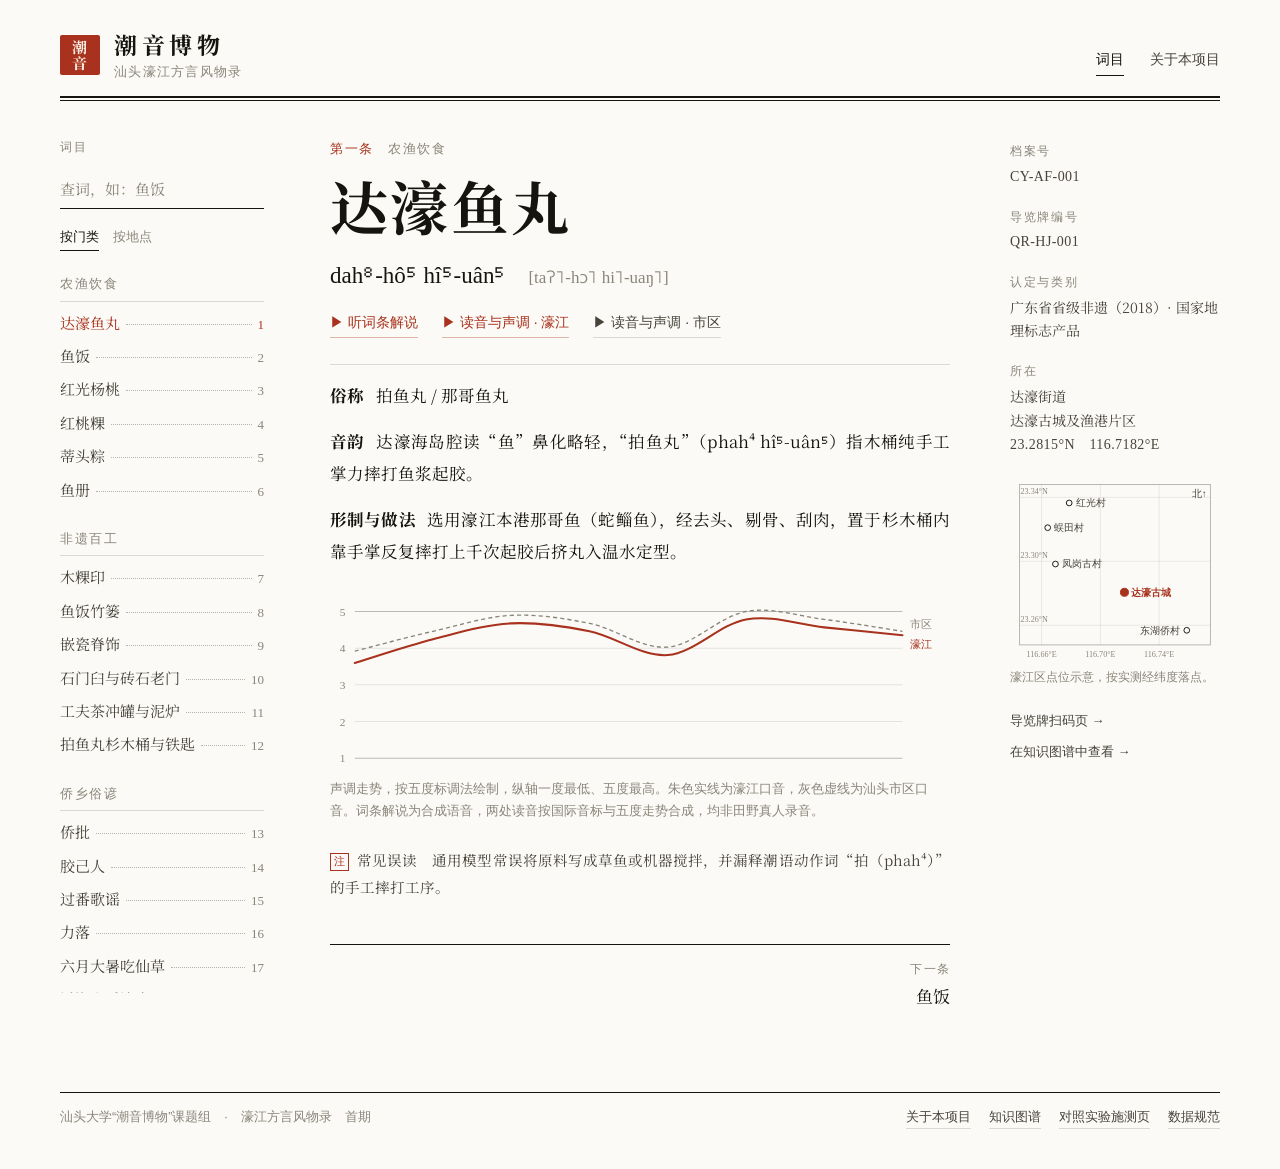
==== commit 114405d5: "feat(audio): add 54 pre-generated narration and dual-accent IPA+F0 MP3 tracks" ====
--- a/index.html
+++ b/index.html
@@ -1,11 +1,13 @@
 <!DOCTYPE html>
 <html lang="zh-CN">
+
 <head>
   <meta charset="UTF-8" />
   <meta name="viewport" content="width=device-width, initial-scale=1.0" />
   <title>潮音博物 · 汕头濠江方言风物录</title>
   <link rel="preconnect" href="https://fonts.googleapis.com" />
-  <link rel="stylesheet" href="https://fonts.googleapis.com/css2?family=Noto+Serif+SC:wght@400;600;700&display=swap" media="print" onload="this.media='all'" />
+  <link rel="stylesheet" href="https://fonts.googleapis.com/css2?family=Noto+Serif+SC:wght@400;600;700&display=swap"
+    media="print" onload="this.media='all'" />
   <link rel="stylesheet" href="./theme.css" />
   <style>
     .book {
@@ -25,7 +27,11 @@
       padding-right: 6px;
       scrollbar-width: thin;
     }
-    .idx-details > summary { display: none; }
+
+    .idx-details>summary {
+      display: none;
+    }
+
     .lookup {
       width: 100%;
       margin-top: 10px;
@@ -38,7 +44,11 @@
       font-size: 15px;
       outline: none;
     }
-    .lookup::placeholder { color: var(--ink-3); }
+
+    .lookup::placeholder {
+      color: var(--ink-3);
+    }
+
     .lookup-msg {
       font-family: var(--sans);
       font-size: 12.5px;
@@ -46,8 +56,15 @@
       color: var(--ink-3);
       margin-top: 8px;
     }
-    .lookup-msg:empty { display: none; }
-    .lookup-msg.miss { color: var(--red); }
+
+    .lookup-msg:empty {
+      display: none;
+    }
+
+    .lookup-msg.miss {
+      color: var(--red);
+    }
+
     .idx-mode {
       display: flex;
       gap: 14px;
@@ -55,6 +72,7 @@
       font-family: var(--sans);
       font-size: 13px;
     }
+
     .idx-mode button {
       background: none;
       border: 0;
@@ -63,7 +81,12 @@
       color: var(--ink-3);
       border-bottom: 1px solid transparent;
     }
-    .idx-mode button.on { color: var(--ink); border-bottom-color: var(--ink); }
+
+    .idx-mode button.on {
+      color: var(--ink);
+      border-bottom-color: var(--ink);
+    }
+
     .idx-group h3 {
       margin: 22px 0 4px;
       padding-bottom: 5px;
@@ -74,6 +97,7 @@
       letter-spacing: 0.12em;
       color: var(--ink-3);
     }
+
     .idx-item {
       display: flex;
       align-items: baseline;
@@ -82,22 +106,50 @@
       font-size: 15px;
       color: var(--ink-2);
     }
-    .idx-item .w { white-space: nowrap; }
+
+    .idx-item .w {
+      white-space: nowrap;
+    }
+
     .idx-item .lead {
       flex: 1;
       min-width: 12px;
       border-bottom: 1px dotted rgba(22, 20, 15, 0.3);
       transform: translateY(-4px);
     }
-    .idx-item .n { font-family: var(--latin); font-size: 13px; color: var(--ink-3); }
-    .idx-item:hover { color: var(--ink); }
-    .idx-item.on, .idx-item.on .n { color: var(--red); }
-
-    .entry { max-width: 660px; min-width: 0; }
-    .margin { position: sticky; top: 22px; padding-top: 4px; }
+
+    .idx-item .n {
+      font-family: var(--latin);
+      font-size: 13px;
+      color: var(--ink-3);
+    }
+
+    .idx-item:hover {
+      color: var(--ink);
+    }
+
+    .idx-item.on,
+    .idx-item.on .n {
+      color: var(--red);
+    }
+
+    .entry {
+      max-width: 660px;
+      min-width: 0;
+    }
+
+    .margin {
+      position: sticky;
+      top: 22px;
+      padding-top: 4px;
+    }
 
     @media (max-width: 1100px) {
-      .book { grid-template-columns: 190px minmax(0, 1fr); gap: 0 44px; }
+      .book {
+        grid-template-columns: 190px minmax(0, 1fr);
+        gap: 0 44px;
+      }
+
       .margin {
         position: static;
         grid-column: 2;
@@ -109,8 +161,13 @@
         gap: 0 36px;
       }
     }
+
     @media (max-width: 760px) {
-      .book { grid-template-columns: 1fr; margin-top: 18px; }
+      .book {
+        grid-template-columns: 1fr;
+        margin-top: 18px;
+      }
+
       .index {
         position: static;
         max-height: none;
@@ -119,7 +176,8 @@
         padding: 0 0 8px;
         margin-bottom: 26px;
       }
-      .idx-details > summary {
+
+      .idx-details>summary {
         display: flex;
         justify-content: space-between;
         cursor: pointer;
@@ -128,11 +186,19 @@
         font-size: 14px;
         padding: 6px 0;
       }
-      .idx-details > summary::-webkit-details-marker { display: none; }
-      .margin { grid-column: 1; grid-template-columns: 1fr; }
+
+      .idx-details>summary::-webkit-details-marker {
+        display: none;
+      }
+
+      .margin {
+        grid-column: 1;
+        grid-template-columns: 1fr;
+      }
     }
   </style>
 </head>
+
 <body>
   <div class="wrap">
     <header>
@@ -175,8 +241,9 @@
           <span class="ipa" id="e-ipa"></span>
         </div>
         <div class="listen">
-          <button class="textbtn" id="play-hj">▶ 听声调　濠江口音</button>
-          <button class="textbtn quiet" id="play-st">▶ 听声调　汕头市区口音</button>
+          <button class="textbtn" id="play-guide" type="button" data-stop-label="■ 停止解说">▶ 听词条解说</button>
+          <button class="textbtn" id="play-hj" type="button" data-stop-label="■ 停止">▶ 读音与声调 · 濠江</button>
+          <button class="textbtn quiet" id="play-st" type="button" data-stop-label="■ 停止">▶ 读音与声调 · 市区</button>
         </div>
 
         <hr class="hair" />
@@ -186,7 +253,7 @@
 
         <figure class="tone-fig">
           <svg id="tone" role="img" aria-label="声调走势图"></svg>
-          <figcaption>声调走势，按五度标调法绘制，纵轴一度最低、五度最高。朱色实线为濠江口音，灰色虚线为汕头市区口音。“听声调”播放的是按这条走势合成的示意音，并非真人录音。</figcaption>
+          <figcaption>声调走势，按五度标调法绘制，纵轴一度最低、五度最高。朱色实线为濠江口音，灰色虚线为汕头市区口音。词条解说为合成语音，两处读音按国际音标与五度走势合成，均非田野真人录音。</figcaption>
         </figure>
 
         <p class="note"><span class="note-mark">注</span><span id="e-trap"></span></p>
@@ -335,6 +402,7 @@
 
       function select(it) {
         if (!it) return;
+        CY.stopAudio();
         cur = it;
         var url = new URL(location.href);
         url.searchParams.set("id", it.id);
@@ -343,8 +411,15 @@
         renderEntry(it);
       }
 
-      $("play-hj").addEventListener("click", function () { CY.playTone($("tone"), cur.f0_contour_haojiang, 170, "#a8321d"); });
-      $("play-st").addEventListener("click", function () { CY.playTone($("tone"), cur.f0_contour_shantou, 180, "#8a857a"); });
+      $("play-guide").addEventListener("click", function () {
+        CY.playClip({ kind: "guide", item: cur, btn: $("play-guide") });
+      });
+      $("play-hj").addEventListener("click", function () {
+        CY.playClip({ kind: "hj", item: cur, svg: $("tone"), seq: cur.f0_contour_haojiang, baseHz: 192, color: "#a8321d", btn: $("play-hj") });
+      });
+      $("play-st").addEventListener("click", function () {
+        CY.playClip({ kind: "st", item: cur, svg: $("tone"), seq: cur.f0_contour_shantou, baseHz: 192, color: "#8a857a", btn: $("play-st") });
+      });
 
       Array.prototype.forEach.call(document.querySelectorAll(".idx-mode button"), function (b) {
         b.addEventListener("click", function () {
@@ -379,4 +454,5 @@
     })();
   </script>
 </body>
-</html>
+
+</html>
--- a/theme.css
+++ b/theme.css
@@ -132,6 +132,11 @@
 .textbtn:hover { border-bottom-color: var(--red); }
 .textbtn.quiet { color: var(--ink-2); border-bottom-color: var(--hair); }
 .textbtn.quiet:hover { color: var(--ink); border-bottom-color: var(--ink); }
+.textbtn.playing {
+  color: var(--red);
+  font-weight: 600;
+  border-bottom-color: var(--red);
+}
 
 .mono { font-family: var(--latin); letter-spacing: 0.03em; }
 
